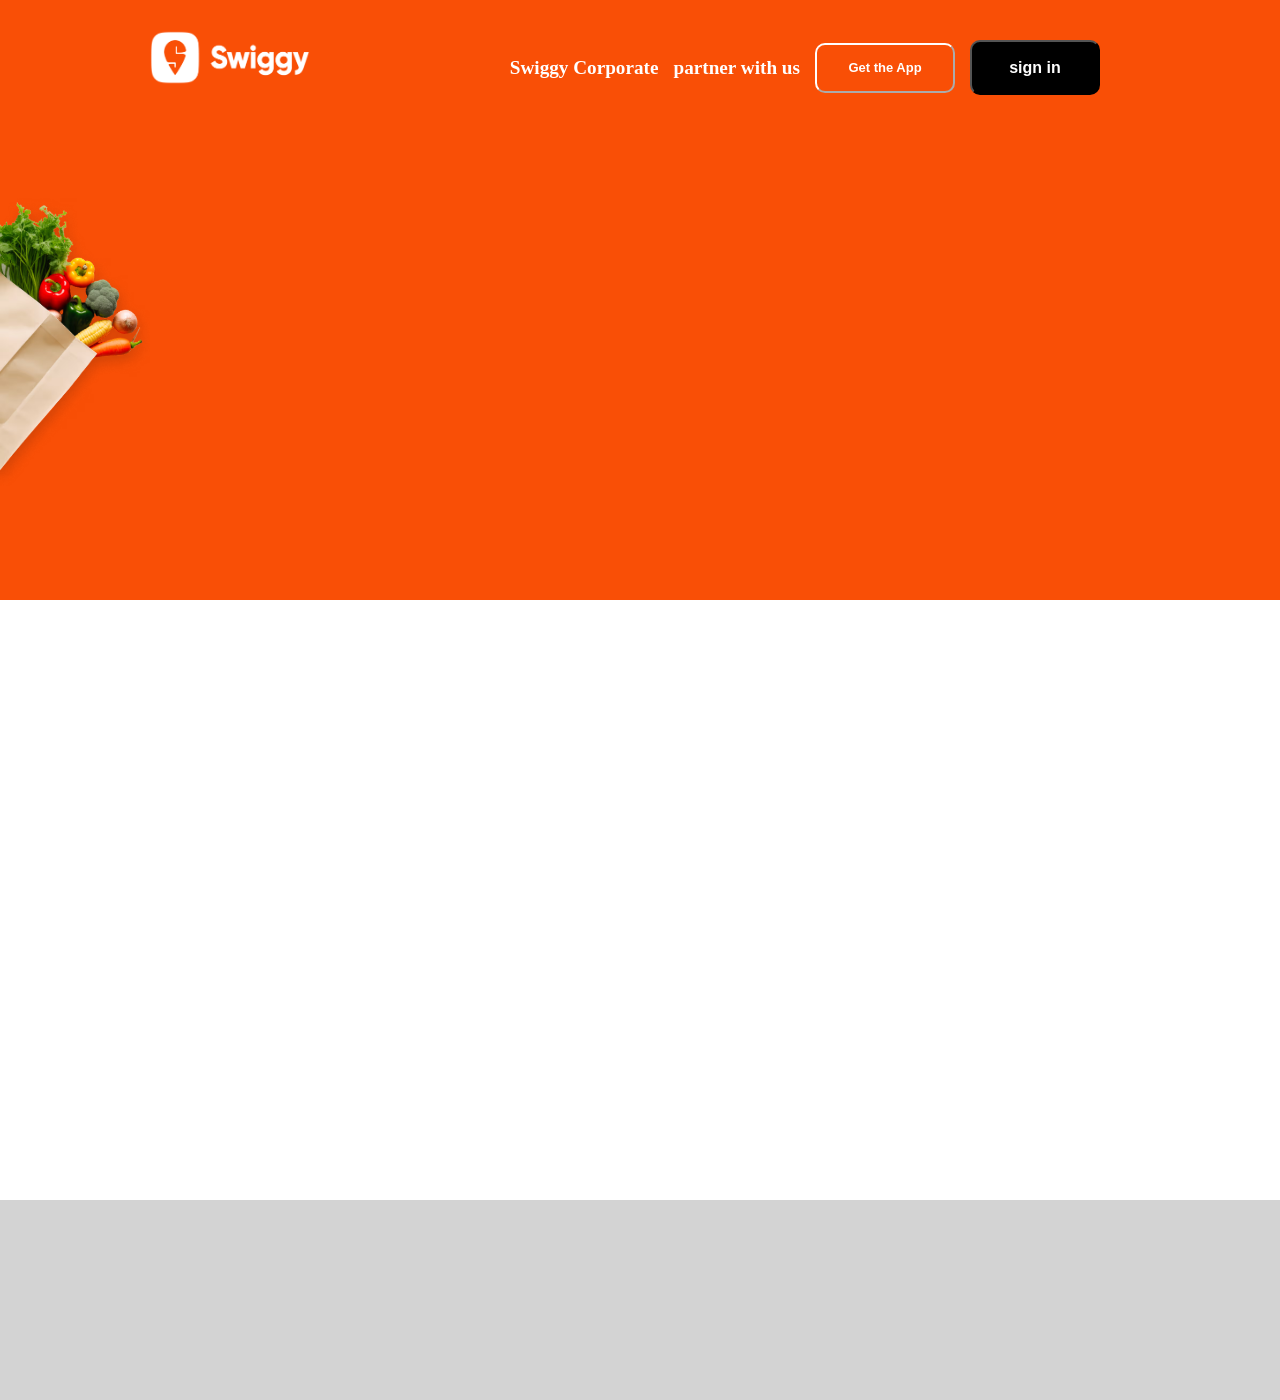
==== index.html @ a1546882 "working on header" ====
<!DOCTYPE html>
<html lang="en">
<head>
    <meta charset="UTF-8">
    <meta name="viewport" content="width=device-width, initial-scale=1.0">
    <title>Swiggy</title>
    <link rel="stylesheet" href="./index.css">
</head>
<body>
    <div id="header">
        <div><a href="https://www.swiggy.com/"><img id="logo" src="./images/swiggy_logo_white.avif" alt="Swiggy" ></a>
        <span id="container"> 
            <span >Swiggy Corporate</span>
            <span >partner with us</span>
            <span ><button id="App">Get the App</button></span>
            <span ><button id="Sign">sign in</button></span>
        </span>
        </div>
        <img  id="veggies" src="./images/Veggies_new.avif" alt="veggies image">
        <!-- <h1>Order food & groceries. Discover <br> best restaurant.Swiggy it!</h1>
        <br><br>
        <br><br>
        <br><br>
        <input type="text" placeholder="Enter your delivery location">
        <input type="text" placeholder="Search for restaurent,item or more">
        <img id="sushi" src="./images/Sushi_replace.avif" alt="sushi image"> -->
    </div>

    <div id="menu"> 

    </div>


    <div id="footer">
    
    </div>
</body>
</html>
---- index.css ----
/* SWIGGY */

*{
    margin: 0%;
    padding: 0%;
    border: 0%;
}
#header{
    background-color: hsl(18, 95%, 50%);
    height: 600px;
    width: 100%;
}

#logo{
    height: 55px;
    width: 160px;
    margin-top: 30PX;
    margin-left: 150PX;
}

#container{
    margin-top: 40px;
    margin-right: 180px;
    font-size: larger;
    font-weight: bold;
    float: right;
    color: white;
    display: flex;
    align-items: center;
    gap: 15px;
}

#Sign{
    color: white;
    background-color: black;
    font-weight: bolder;
    font-size: medium;
    height: 55px;
    width: 130px;
    border-radius: 10px;
}
#App{
    color: white;
    background-color: transparent;
    font-weight: bolder;
    font-size: small;    
    border-color: white;
    border-collapse: collapse;
    height: 50px;
    width: 140px;
    border-radius: 10px;
}

#veggies{
    width: 150px;
    margin-top: 100px;
    margin-left: 0px;
    float: left;
}

#sushi{
    height: 500px;
    width: 200px;
    float: right;
}

h1{
    float: left;
}

#menu{
    background-color: white;
    height: 600px;
}
#footer{
    background-color: lightgray;
    height: 200px;
    width: 100%;
}
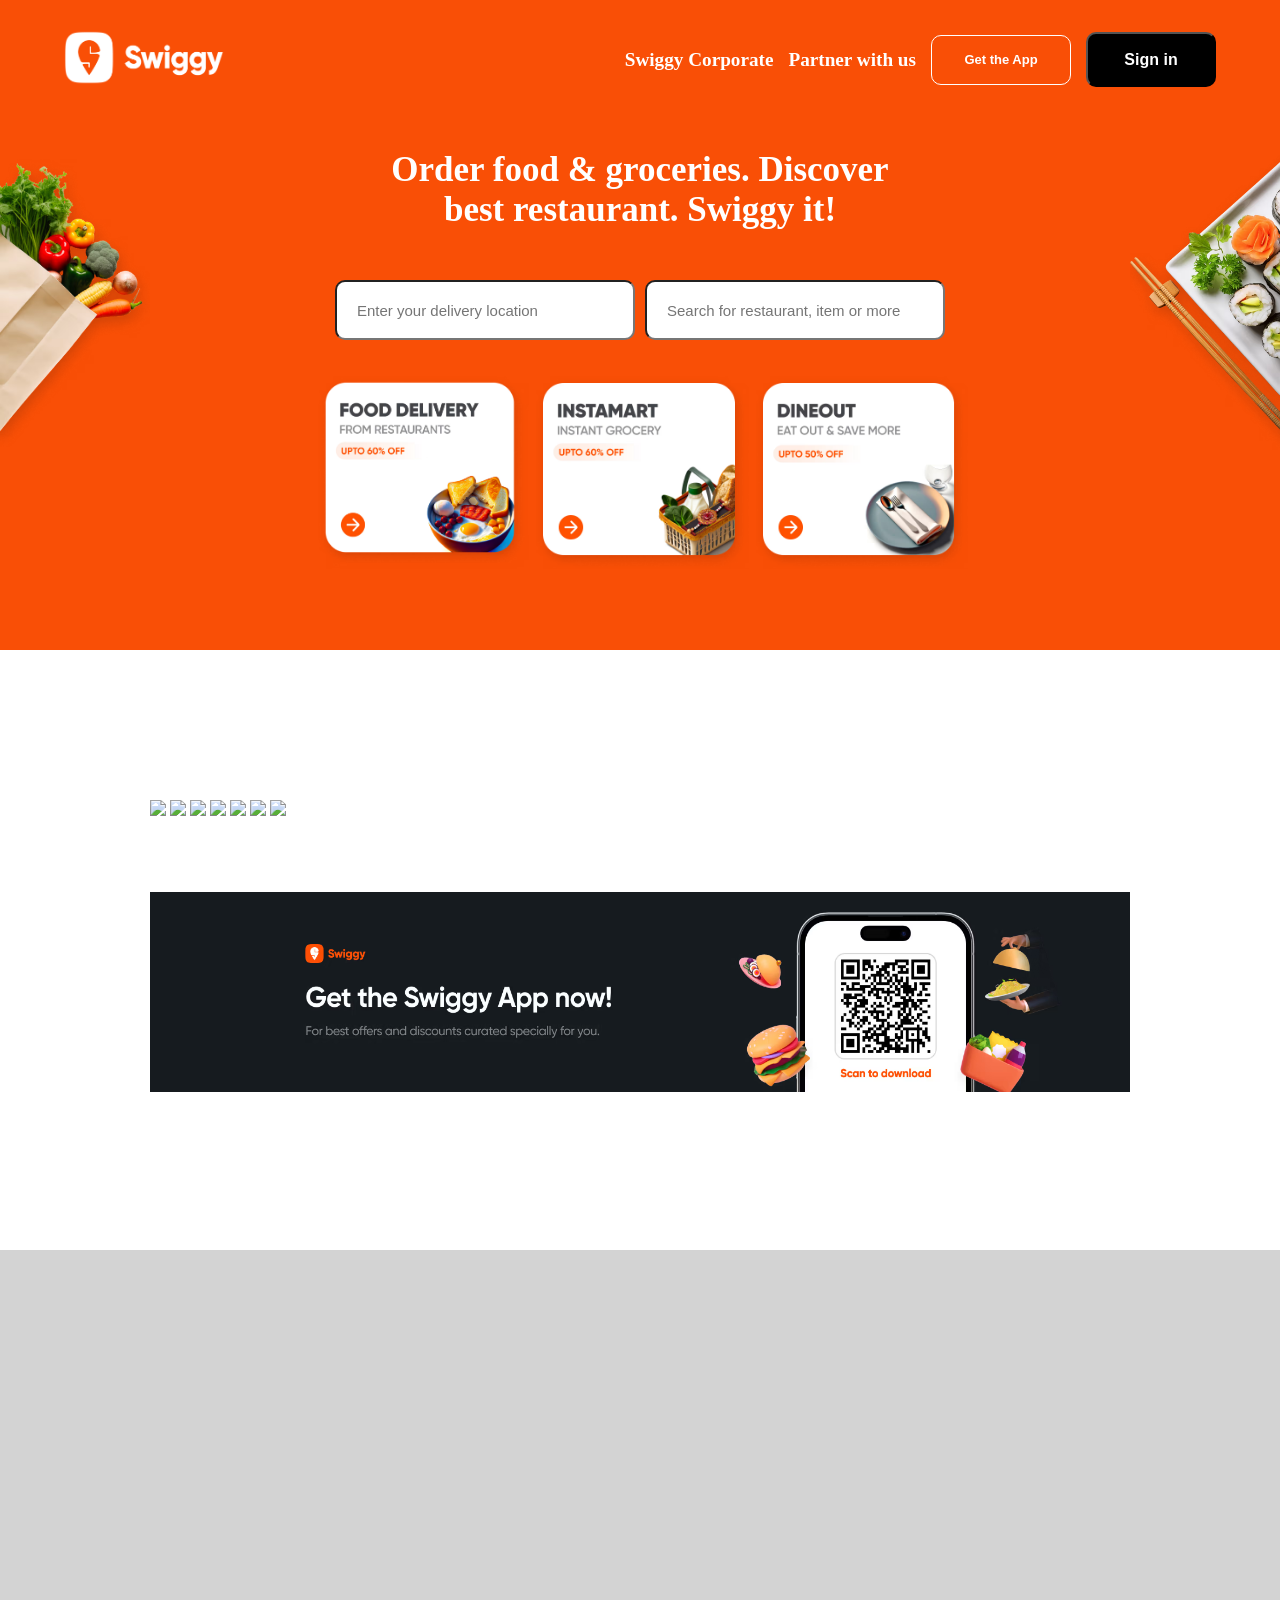
==== commit 803721b2: "responsive css" ====
--- a/index.html
+++ b/index.html
@@ -8,31 +8,90 @@
 </head>
 <body>
     <div id="header">
-        <div><a href="https://www.swiggy.com/"><img id="logo" src="./images/swiggy_logo_white.avif" alt="Swiggy" ></a>
-        <span id="container"> 
-            <span >Swiggy Corporate</span>
-            <span >partner with us</span>
-            <span ><button id="App">Get the App</button></span>
-            <span ><button id="Sign">sign in</button></span>
-        </span>
+      
+        <!-- TOP NAVIGATION -->
+        <div id="header-top">
+            <a href="https://www.swiggy.com/">
+                <img id="logo"
+                     src="./images/swiggy_logo_white.avif"
+                     alt="Swiggy">
+            </a>
+            
+            <!-- NAVIGATION LIST -->
+            <div id="container">
+                <div>Swiggy Corporate</div>
+                <div>Partner with us</div>
+                <button id="App">Get the App</button>
+                <button id="Sign">Sign in</button>
+            </div>
         </div>
-        <img  id="veggies" src="./images/Veggies_new.avif" alt="veggies image">
-        <!-- <h1>Order food & groceries. Discover <br> best restaurant.Swiggy it!</h1>
+
+        <!-- LEFT IMAGE -->
+        <img id="veggies"
+             src="./images/Veggies_new.avif"
+             alt="veggies image">
+
+        <!-- MAIN HEADING -->
+        <h1>
+            Order food & groceries. Discover <br>
+            best restaurant. Swiggy it!
+        </h1>
+
+        <!-- RIGHT IMAGE -->
+        <img id="sushi"
+             src="./images/Sushi_replace.avif"
+             alt="sushi image">
+
+        <!-- SEARCH BOXES -->
+        <div id="search-box">
+            <input type="text"
+                   placeholder="Enter your delivery location">
+            <input type="text"
+                   placeholder="Search for restaurant, item or more">
+        </div>
+
+        <!-- HEADER BOTTOM 3 IMAGES -->
+        <div id="images3">
+            <!--  FOOD DELIVERY-->
+            <a href="https://www.swiggy.com/restaurants" target="_blank">
+                <img src="./images/ec86a309-9b06-48e2-9adc-35753f06bc0a_Food3BU.avif" alt="FOOD DELIVERY" height="200px">
+            </a>
+            <!--   INSTAMART -->
+            <a href="https://www.swiggy.com/instamart?entryId=1234&entryName=mainTileEntry4&v=1" target="_blank">
+                <img src="./images/b5c57bbf-df54-4dad-95d1-62e3a7a8424d_IM3BU.avif" alt="INSTAMART" height="200px">
+            </a>
+            <!--  DINEOUT -->
+            <a href="https://www.swiggy.com/dineout" target="_blank">
+                <img src="./images/b6d9b7ab-91c7-4f72-9bf2-fcd4ceec3537_DO3BU.avif" alt="DINEOUT" height="200px">
+            </a>
+        </div>
+    </div>
+
+        <!-- MIDDLE BLOCK -->
+    <div id="menu">
+        <!-- MENT ITEMS -->
+        <div>
+            <img class="sc-bYEtBu iluNTW sc-hgAtgP fuTbFd" src="https://media-assets.swiggy.com/swiggy/image/upload/fl_lossy,f_auto,q_auto/PC_Mweb/Idli.png" width="100px">
+
+            <img class="sc-bYEtBu iluNTW sc-hgAtgP fuTbFd" src="https://media-assets.swiggy.com/swiggy/image/upload/fl_lossy,f_auto,q_auto/PC_Mweb/Idli.png" width="100px">
+
+            <img class="sc-bYEtBu iluNTW sc-hgAtgP fuTbFd" src="https://media-assets.swiggy.com/swiggy/image/upload/fl_lossy,f_auto,q_auto/PC_Mweb/Vada.png" width="100px">
+
+            <img class="sc-bYEtBu iluNTW sc-hgAtgP fuTbFd" src="https://media-assets.swiggy.com/swiggy/image/upload/fl_lossy,f_auto,q_auto/PC_Mweb/Biryani.png" width="100px">
+
+            <img class="sc-bYEtBu iluNTW sc-hgAtgP fuTbFd" src="https://media-assets.swiggy.com/swiggy/image/upload/fl_lossy,f_auto,q_auto/PC_Mweb/Cake.png" width="100px">
+            
+            <img class="sc-bYEtBu iluNTW sc-hgAtgP fuTbFd" src="https://media-assets.swiggy.com/swiggy/image/upload/fl_lossy,f_auto,q_auto/PC_Mweb/Khichdi.png" width="100px">
+
+            <img class="sc-bYEtBu iluNTW sc-hgAtgP fuTbFd" src="https://media-assets.swiggy.com/swiggy/image/upload/fl_lossy,f_auto,q_auto/PC_Mweb/Upma.png" width="100px">
+
+
+            
+        </div>
         <br><br>
         <br><br>
-        <br><br>
-        <input type="text" placeholder="Enter your delivery location">
-        <input type="text" placeholder="Search for restaurent,item or more">
-        <img id="sushi" src="./images/Sushi_replace.avif" alt="sushi image"> -->
+        <img src="./images/App_download_banner.avif" alt="App_download_banner" height="200px" width="100%">       
     </div>
-
-    <div id="menu"> 
-
-    </div>
-
-
     <div id="footer">
-    
     </div>
 </body>
-</html>
--- a/index.css
+++ b/index.css
@@ -1,36 +1,73 @@
+/* https://chatgpt.com/share/6aa90134-b34c-83ea-87c9-88370b1a2336 */
 /* SWIGGY */
 
-*{
-    margin: 0%;
-    padding: 0%;
-    border: 0%;
-}
-#header{
-    background-color: hsl(18, 95%, 50%);
-    height: 600px;
-    width: 100%;
+* {
+    margin: 0;
+    padding: 0;
+    box-sizing: border-box;
 }
 
-#logo{
+/* ================= HEADER ================= */
+
+#header {
+    background-color: hsl(18, 95%, 50%);
+    width: 100%;
+    height: 650px;
+    position: relative; 
+    overflow: hidden;
+}
+
+
+/* ================= TOP SECTION ================= */
+
+#header-top {
+    width: 90%;
+    max-width: 1200px;
+
+    margin: 30px auto 0;
+
+    display: flex;
+    align-items: center;
+    justify-content: space-between;
+}
+
+
+/* ================= LOGO ================= */
+
+#logo {
     height: 55px;
     width: 160px;
-    margin-top: 30PX;
-    margin-left: 150PX;
 }
 
-#container{
-    margin-top: 40px;
-    margin-right: 180px;
+
+/* ================= NAVIGATION ================= */
+#container {
+    display: flex;
+    align-items:center;
+    gap: 15px;
+    color: white;
     font-size: larger;
     font-weight: bold;
-    float: right;
-    color: white;
-    display: flex;
-    align-items: center;
-    gap: 15px;
 }
 
-#Sign{
+/* ================= APP BUTTON ================= */
+#App {
+    color: white;
+    background-color: transparent;
+
+    font-weight: bolder;
+    font-size: small;
+
+    border: 1px solid white;
+
+    height: 50px;
+    width: 140px;
+
+    border-radius: 10px;
+}
+
+/* ================= SIGN IN ================= */
+#Sign {
     color: white;
     background-color: black;
     font-weight: bolder;
@@ -39,41 +76,71 @@
     width: 130px;
     border-radius: 10px;
 }
-#App{
-    color: white;
-    background-color: transparent;
-    font-weight: bolder;
-    font-size: small;    
-    border-color: white;
-    border-collapse: collapse;
-    height: 50px;
-    width: 140px;
-    border-radius: 10px;
+/* ================= VEGGIES ================= */
+
+#veggies {
+    position: absolute;
+    width: 150px;
+    left: 0;
+    top: 150px;
 }
 
-#veggies{
+/* ================= SUSHI ================= */
+#sushi {
+    position: absolute;
     width: 150px;
-    margin-top: 100px;
-    margin-left: 0px;
-    float: left;
+    right: 0;
+    top: 150px;
 }
 
-#sushi{
-    height: 500px;
-    width: 200px;
-    float: right;
+/* ================= HEADING ================= */
+h1 {
+    color: white;
+    text-align: center;
+    position: absolute;
+    top: 150px;
+    left: 50%;
+    transform: translateX(-50%);
+    width: 700px;
+    font-size: 35px;
 }
 
-h1{
-    float: left;
+/* ================= SEARCH BOXES ================= */
+#search-box {
+    position: absolute;
+    top: 280px;
+    left: 50%;
+    transform: translateX(-50%);
+    display: flex;
+    gap: 10px;
 }
 
-#menu{
+/* INPUT */
+#search-box input {
+    height: 60px;
+    width: 300px;
+    border-radius: 10px;
+    padding: 0 20px;
+    font-size: 15px;
+}
+
+/* ================ FOOD DELIVERY/INSTAMART/DINEOUT =================== */
+#images3{
+    padding-top: 280px;
+    display: flex;
+    justify-content: center;
+}
+
+/* ================= MENU ================= */
+#menu {
     background-color: white;
+    min-height: 600px;
+    padding: 150px;
+}
+
+/* ================= FOOTER ================= */
+#footer {
+    background-color: lightgray;
     height: 600px;
+    width: 100%;
 }
-#footer{
-    background-color: lightgray;
-    height: 200px;
-    width: 100%;
-}
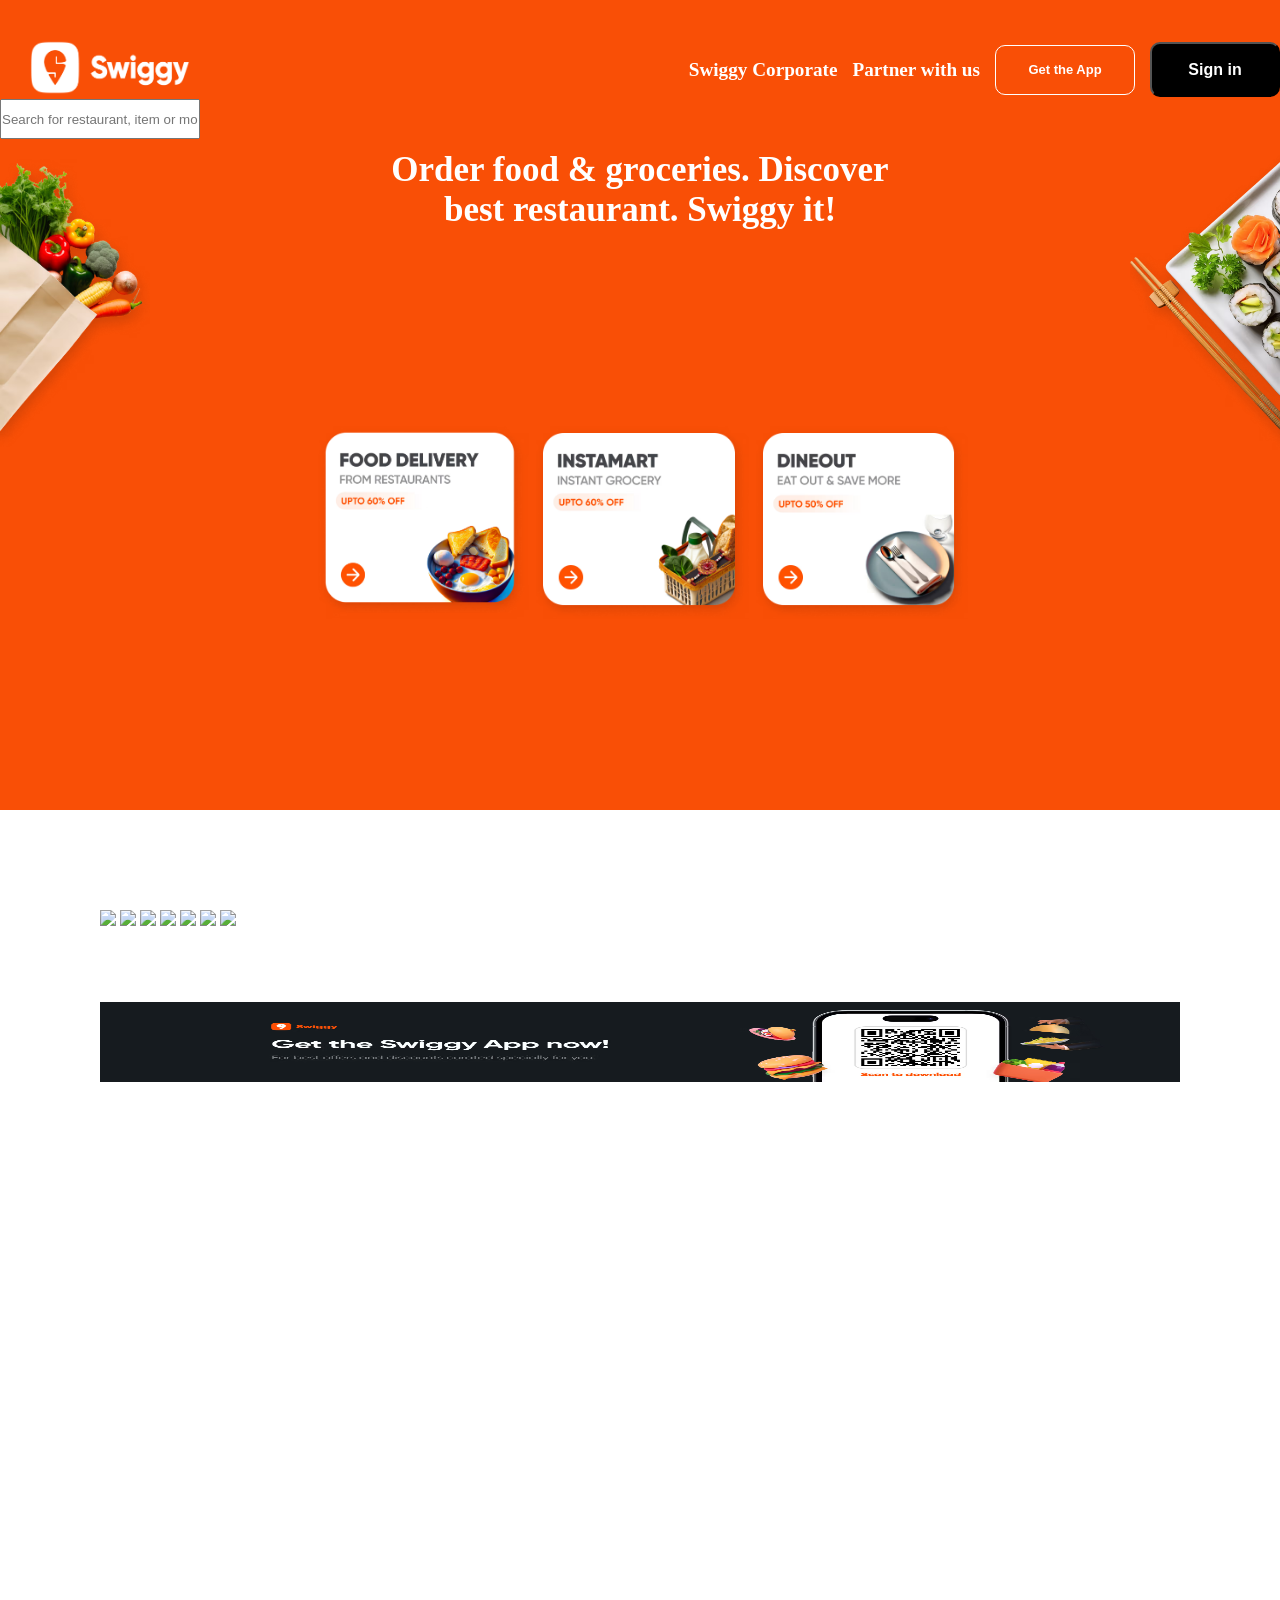
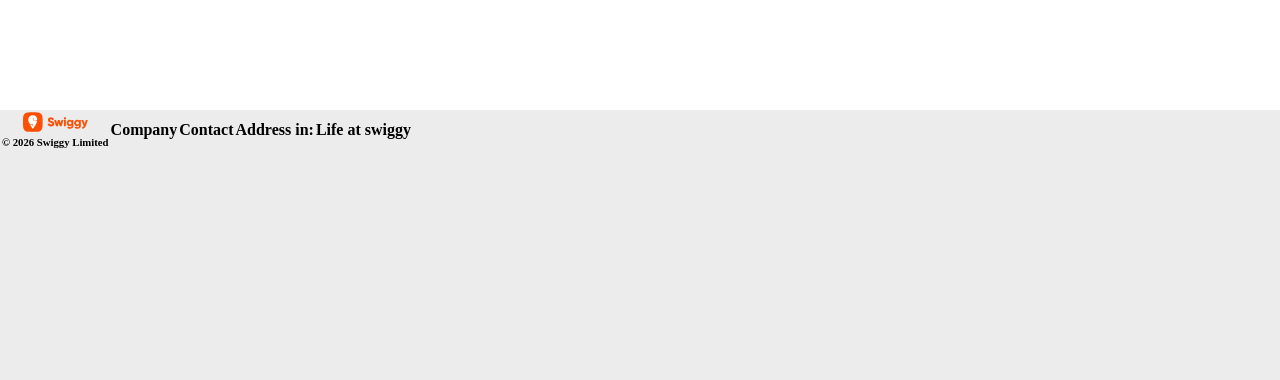
==== commit 5b048587: "added some features" ====
--- a/index.html
+++ b/index.html
@@ -9,7 +9,7 @@
 <body>
     <div id="header">
       
-        <!-- TOP NAVIGATION -->
+        <!--TOP NAVIGATION -->
         <div id="header-top">
             <a href="https://www.swiggy.com/">
                 <img id="logo"
@@ -17,16 +17,18 @@
                      alt="Swiggy">
             </a>
             
-            <!-- NAVIGATION LIST -->
+            <!-- NAVIGATION LIST-->
+
             <div id="container">
-                <div>Swiggy Corporate</div>
-                <div>Partner with us</div>
-                <button id="App">Get the App</button>
-                <button id="Sign">Sign in</button>
+                <span>Swiggy Corporate</span>
+                <span>Partner with us</span>
+                <span><button id="App">Get the App</button></span>
+                <span><button id="Sign">Sign in</button></span>
             </div>
         </div>
 
         <!-- LEFT IMAGE -->
+         
         <img id="veggies"
              src="./images/Veggies_new.avif"
              alt="veggies image">
@@ -43,15 +45,17 @@
              alt="sushi image">
 
         <!-- SEARCH BOXES -->
-        <div id="search-box">
-            <input type="text"
+        <div id="search-box>
+            <input id="search-box" type="text"
                    placeholder="Enter your delivery location">
-            <input type="text"
-                   placeholder="Search for restaurant, item or more">
+            <input id="search-box" type="text" placeholder="Search for restaurant, item or more">
         </div>
 
         <!-- HEADER BOTTOM 3 IMAGES -->
+       
         <div id="images3">
+
+
             <!--  FOOD DELIVERY-->
             <a href="https://www.swiggy.com/restaurants" target="_blank">
                 <img src="./images/ec86a309-9b06-48e2-9adc-35753f06bc0a_Food3BU.avif" alt="FOOD DELIVERY" height="200px">
@@ -85,13 +89,28 @@
 
             <img class="sc-bYEtBu iluNTW sc-hgAtgP fuTbFd" src="https://media-assets.swiggy.com/swiggy/image/upload/fl_lossy,f_auto,q_auto/PC_Mweb/Upma.png" width="100px">
 
-
-            
         </div>
         <br><br>
         <br><br>
-        <img src="./images/App_download_banner.avif" alt="App_download_banner" height="200px" width="100%">       
+
+        <img src="./images/App_download_banner.avif" alt="App_download_banner" height="80px" width="100%">       
     </div>
+    <!-- ============================== FOOTER BLOCK ======================= -->
     <div id="footer">
+
+        <div id="table">
+            <table style="row-gap: 90px;column-gap: 20px;">
+                <th>
+                <img id="footerlogo" src="./images/footer logo.svg" alt="logo" height="20px ">
+                <h6>© 2026 Swiggy Limited</h6></th>
+                <th>Company</th>
+                <th>Contact</th>
+                <th>Address in:</th>
+                <th>Life at swiggy</th>
+                </th>
+            </table>
+        </div>
+
+
     </div>
 </body>
--- a/index.css
+++ b/index.css
@@ -11,8 +11,8 @@
 
 #header {
     background-color: hsl(18, 95%, 50%);
-    width: 100%;
-    height: 650px;
+    width: 100vw;
+    height: 90vh;
     position: relative; 
     overflow: hidden;
 }
@@ -21,11 +21,7 @@
 /* ================= TOP SECTION ================= */
 
 #header-top {
-    width: 90%;
-    max-width: 1200px;
-
-    margin: 30px auto 0;
-
+    margin-top: 40px;
     display: flex;
     align-items: center;
     justify-content: space-between;
@@ -37,6 +33,7 @@
 #logo {
     height: 55px;
     width: 160px;
+    margin-left: 30px;
 }
 
 
@@ -50,19 +47,16 @@
     font-weight: bold;
 }
 
+
 /* ================= APP BUTTON ================= */
 #App {
     color: white;
     background-color: transparent;
-
     font-weight: bolder;
     font-size: small;
-
     border: 1px solid white;
-
     height: 50px;
     width: 140px;
-
     border-radius: 10px;
 }
 
@@ -76,6 +70,8 @@
     width: 130px;
     border-radius: 10px;
 }
+
+
 /* ================= VEGGIES ================= */
 
 #veggies {
@@ -93,6 +89,7 @@
     top: 150px;
 }
 
+
 /* ================= HEADING ================= */
 h1 {
     color: white;
@@ -106,23 +103,14 @@
 }
 
 /* ================= SEARCH BOXES ================= */
-#search-box {
-    position: absolute;
-    top: 280px;
-    left: 50%;
-    transform: translateX(-50%);
-    display: flex;
-    gap: 10px;
+
+#search-box{
+      display: flex;
+      height: 40px;
+      width: 200px;
+      gap: 10px;
 }
 
-/* INPUT */
-#search-box input {
-    height: 60px;
-    width: 300px;
-    border-radius: 10px;
-    padding: 0 20px;
-    font-size: 15px;
-}
 
 /* ================ FOOD DELIVERY/INSTAMART/DINEOUT =================== */
 #images3{
@@ -131,16 +119,40 @@
     justify-content: center;
 }
 
+
+
+
+
+
+
+
+
+
 /* ================= MENU ================= */
 #menu {
     background-color: white;
-    min-height: 600px;
-    padding: 150px;
+    width: 100vw;
+    height: 100vh;
+    padding: 100px;
 }
 
 /* ================= FOOTER ================= */
 #footer {
-    background-color: lightgray;
-    height: 600px;
-    width: 100%;
+    background-color: rgb(236, 236, 236);
+    height: 30vh;
+    width: 100vw;
+} 
+
+#footerlogo {
+    /* margin: 20px 0px 0px 50px; */
 }
+
+h6 {
+    /* float: left; */
+    /* color: rgb(99, 98, 98);    */
+    /* margin: 0px 0px 0px 50px ; */
+}
+
+table{
+    gap: 20px;
+}
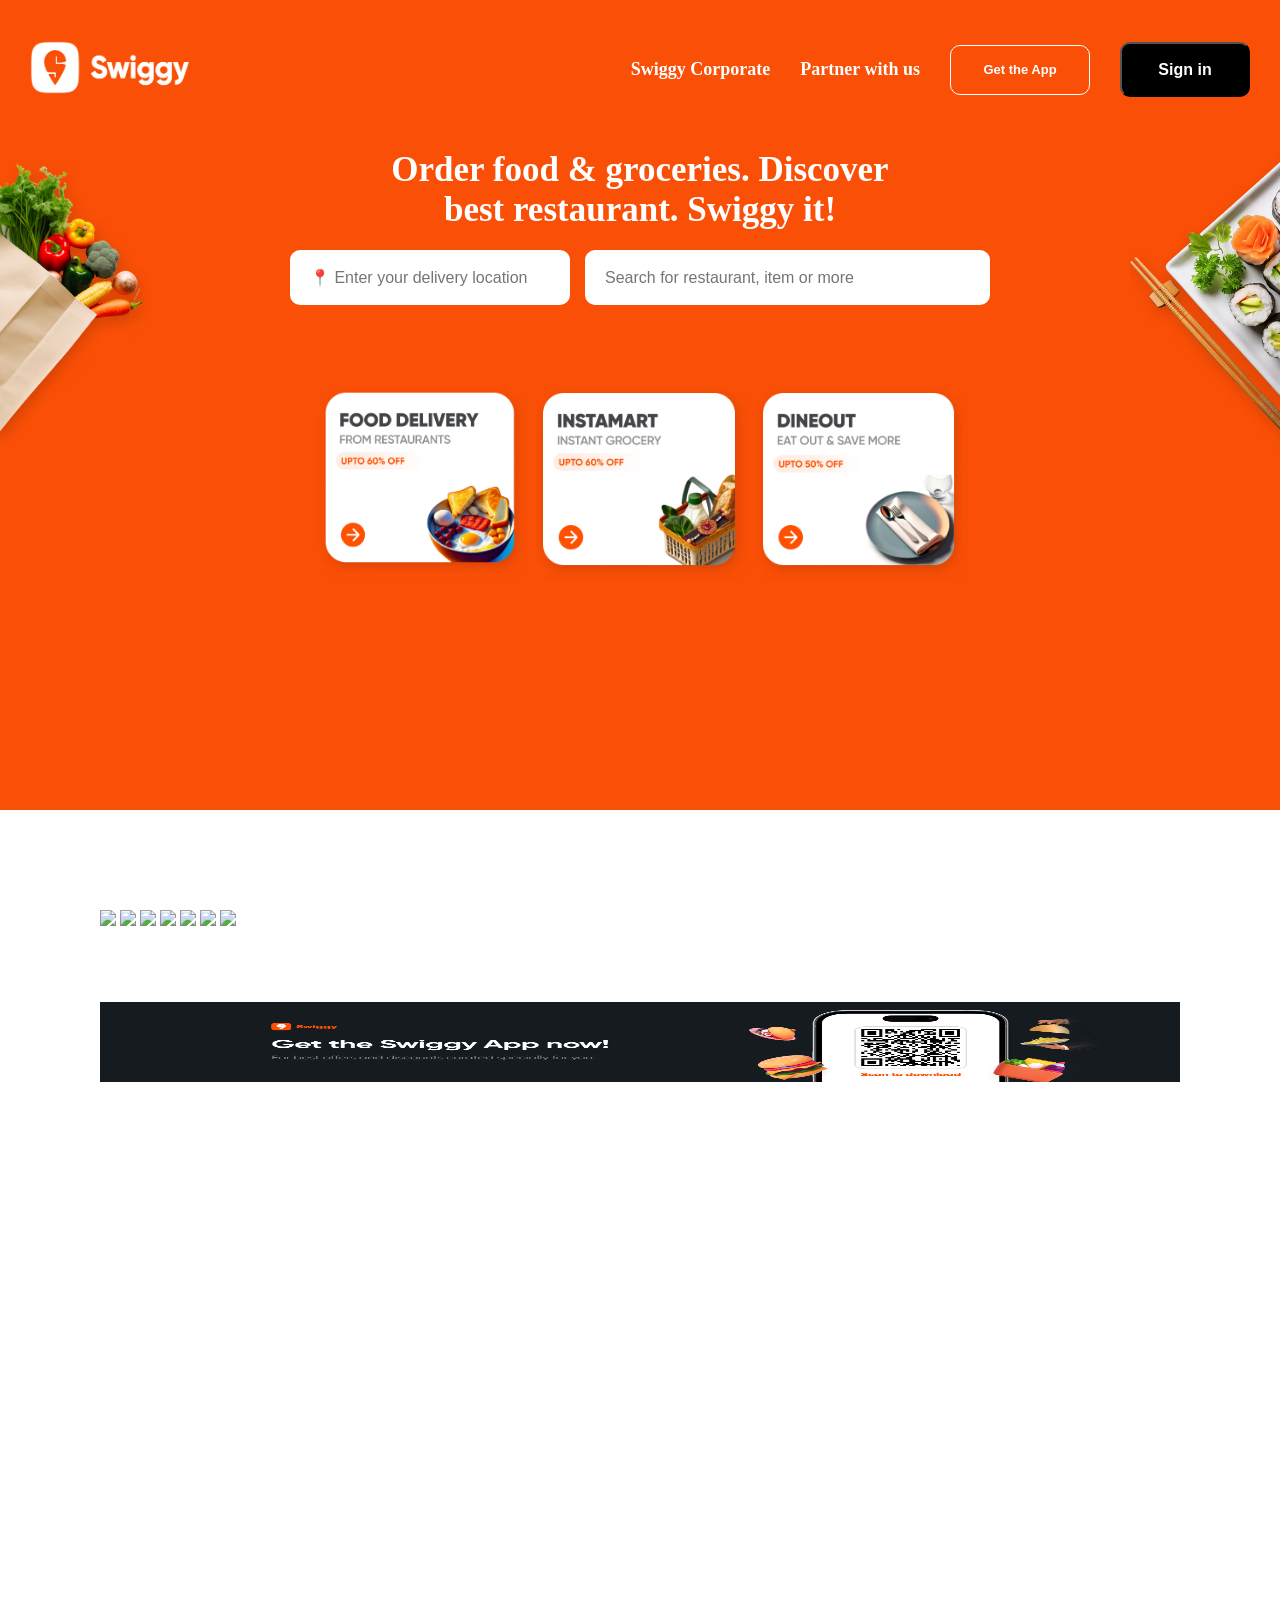
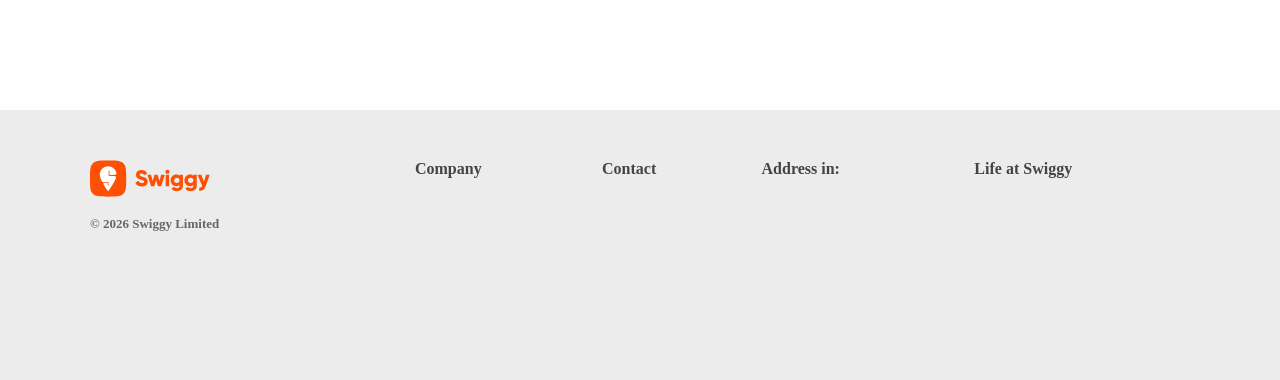
==== commit 41c2c558: "Swiggy new update" ====
--- a/index.html
+++ b/index.html
@@ -16,7 +16,6 @@
                      src="./images/swiggy_logo_white.avif"
                      alt="Swiggy">
             </a>
-            
             <!-- NAVIGATION LIST-->
 
             <div id="container">
@@ -45,10 +44,14 @@
              alt="sushi image">
 
         <!-- SEARCH BOXES -->
-        <div id="search-box>
-            <input id="search-box" type="text"
-                   placeholder="Enter your delivery location">
-            <input id="search-box" type="text" placeholder="Search for restaurant, item or more">
+        <div id="search-container">
+            <input id="location-input"
+                type="text"
+                placeholder="📍 Enter your delivery location">
+
+            <input id="search-input"
+                type="text"
+                placeholder="Search for restaurant, item or more">
         </div>
 
         <!-- HEADER BOTTOM 3 IMAGES -->
@@ -97,19 +100,22 @@
     </div>
     <!-- ============================== FOOTER BLOCK ======================= -->
     <div id="footer">
+    <table>
+        <tr>
+            <th>
+                <img id="footerlogo"
+                     src="./images/footer logo.svg"
+                     alt="Swiggy">
+                <h6>© 2026 Swiggy Limited</h6>
+            </th>
 
-        <div id="table">
-            <table style="row-gap: 90px;column-gap: 20px;">
-                <th>
-                <img id="footerlogo" src="./images/footer logo.svg" alt="logo" height="20px ">
-                <h6>© 2026 Swiggy Limited</h6></th>
-                <th>Company</th>
-                <th>Contact</th>
-                <th>Address in:</th>
-                <th>Life at swiggy</th>
-                </th>
-            </table>
-        </div>
+            <th>Company</th>
+            <th>Contact</th>
+            <th>Address in:</th>
+            <th>Life at Swiggy</th>
+        </tr>
+    </table>
+    </div>
 
 
     </div>
--- a/index.css
+++ b/index.css
@@ -1,4 +1,4 @@
-/* https://chatgpt.com/share/6aa90134-b34c-83ea-87c9-88370b1a2336 */
+
 /* SWIGGY */
 
 * {
@@ -21,7 +21,7 @@
 /* ================= TOP SECTION ================= */
 
 #header-top {
-    margin-top: 40px;
+    padding-top:40px;
     display: flex;
     align-items: center;
     justify-content: space-between;
@@ -40,10 +40,11 @@
 /* ================= NAVIGATION ================= */
 #container {
     display: flex;
-    align-items:center;
-    gap: 15px;
+    align-items: center;
+    gap: 30px;
+    margin-right: 30px;
     color: white;
-    font-size: larger;
+    font-size: 18px;
     font-weight: bold;
 }
 
@@ -104,11 +105,33 @@
 
 /* ================= SEARCH BOXES ================= */
 
-#search-box{
-      display: flex;
-      height: 40px;
-      width: 200px;
-      gap: 10px;
+#search-container {
+    position: absolute;
+    top: 250px;
+    left: 50%;
+    transform: translateX(-50%);
+    
+    display: flex;
+    gap: 15px;
+    width: 700px;
+}
+
+#location-input,
+#search-input {
+    height: 55px;
+    border: none;
+    border-radius: 10px;
+    padding: 0 20px;
+    font-size: 16px;
+    outline: none;
+}
+
+#location-input {
+    width: 280px;
+}
+
+#search-input {
+    width: 405px;
 }
 
 
@@ -139,20 +162,29 @@
 /* ================= FOOTER ================= */
 #footer {
     background-color: rgb(236, 236, 236);
-    height: 30vh;
-    width: 100vw;
-} 
+    min-height: 30vh;
+    width: 100%;
+    padding: 50px;
+}
+
+#footer table {
+    width: 100%;
+    border-spacing: 40px 0;
+}
+
+#footer th {
+    text-align: left;
+    vertical-align: top;
+    color: #444;
+}
 
 #footerlogo {
-    /* margin: 20px 0px 0px 50px; */
+    width: 120px;
+    height: auto;
+    margin-bottom: 15px;
 }
 
-h6 {
-    /* float: left; */
-    /* color: rgb(99, 98, 98);    */
-    /* margin: 0px 0px 0px 50px ; */
-}
-
-table{
-    gap: 20px;
+#footer h6 {
+    color: #666;
+    font-size: 13px;
 }
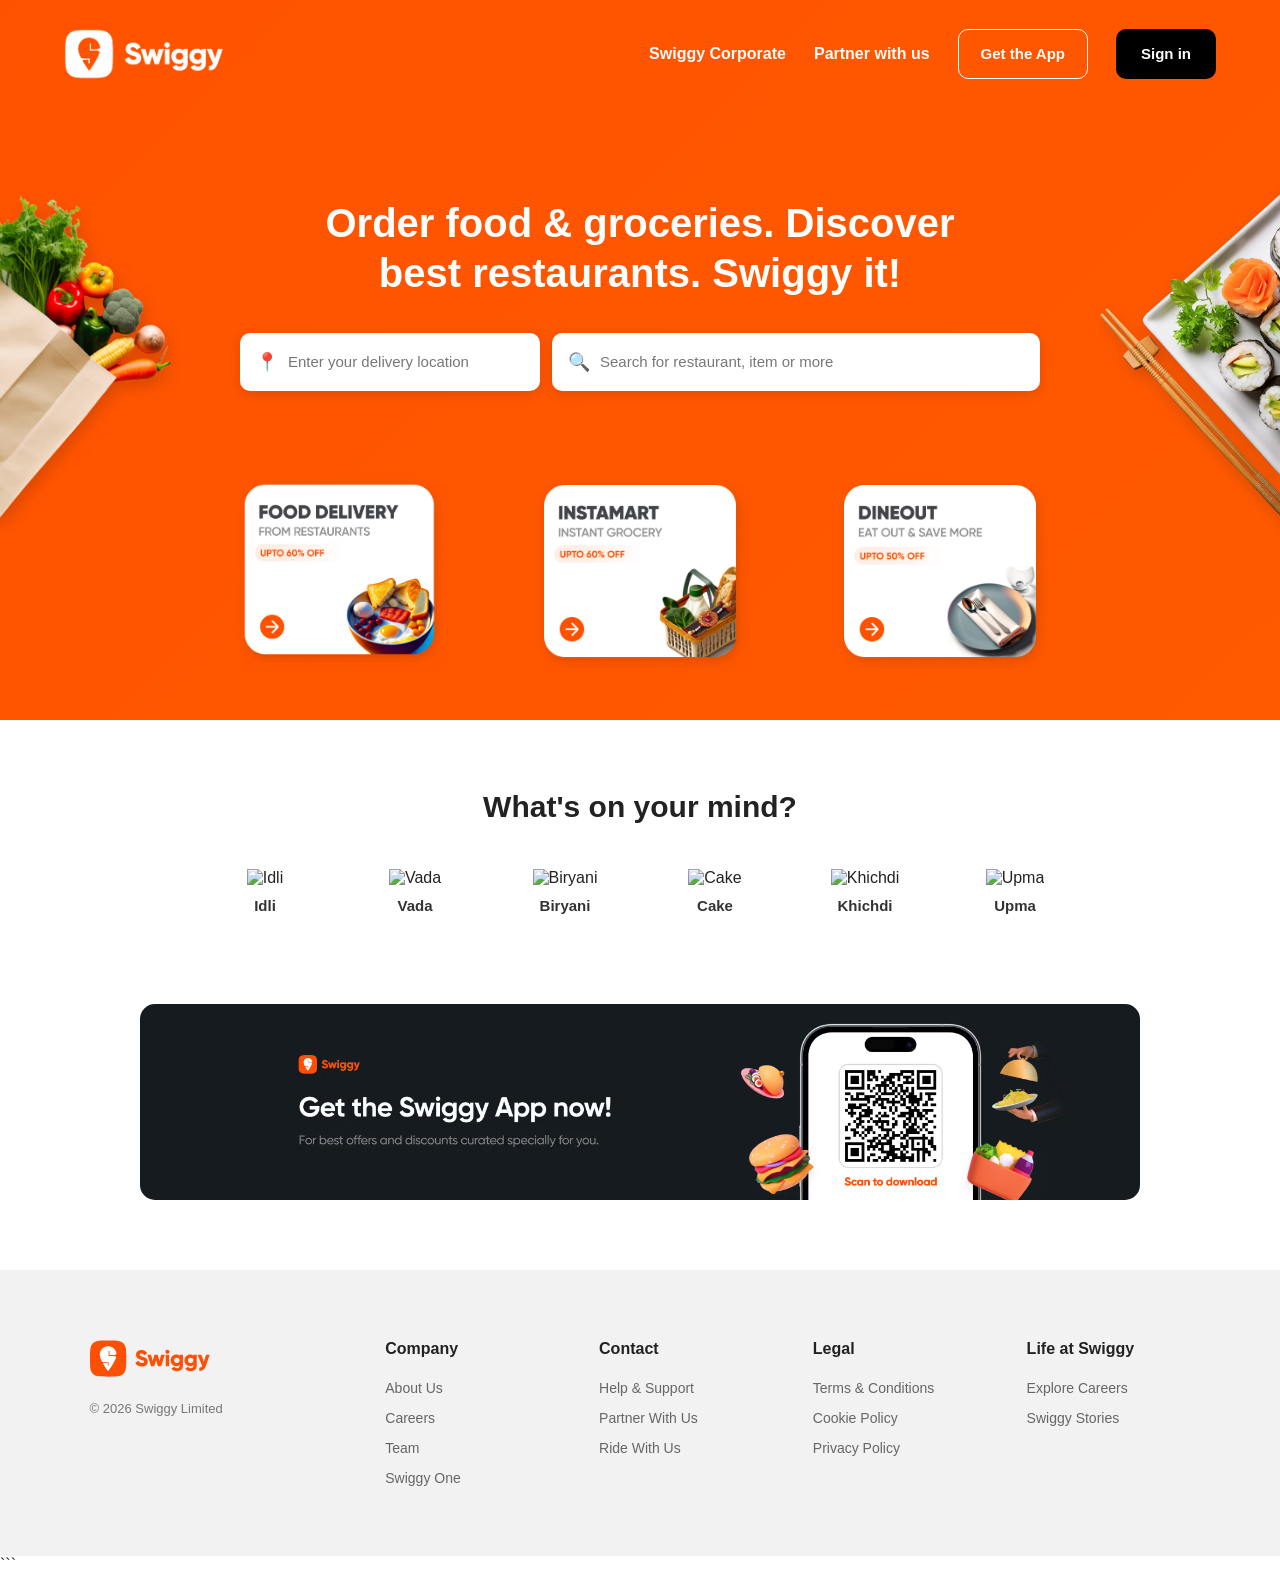
==== commit b4f1d94e: "changes made using AI" ====
--- a/index.html
+++ b/index.html
@@ -1,4 +1,264 @@
 <!DOCTYPE html>
+
+<html lang="en">
+<head>
+    <meta charset="UTF-8">
+    <meta name="viewport" content="width=device-width, initial-scale=1.0">
+    <title>Swiggy Clone</title>
+    <link rel="stylesheet" href="./index.css">
+</head>
+
+<body>
+<!-- ================= HEADER ================= -->
+<header id="header">
+
+    <!-- TOP NAVIGATION -->
+    <nav id="header-top">
+
+        <a href="https://www.swiggy.com/" class="logo-link">
+            <img
+                id="logo"
+                src="./images/swiggy_logo_white.avif"
+                alt="Swiggy"
+            >
+        </a>
+
+        <div id="nav-container">
+            <span>Swiggy Corporate</span>
+            <span>Partner with us</span>
+
+            <button id="app-button">
+                Get the App
+            </button>
+
+            <button id="sign-button">
+                Sign in
+            </button>
+        </div>
+
+    </nav>
+
+
+    <!-- DECORATIVE LEFT IMAGE -->
+    <img
+        id="veggies"
+        src="./images/Veggies_new.avif"
+        alt="Vegetables"
+    >
+
+
+    <!-- MAIN HERO CONTENT -->
+    <section id="hero-content">
+
+        <h1>
+            Order food & groceries. Discover
+            <br>
+            best restaurants. Swiggy it!
+        </h1>
+
+        <!-- SEARCH -->
+        <div id="search-container">
+
+            <div class="search-box">
+                <span class="search-icon">📍</span>
+                <input
+                    type="text"
+                    placeholder="Enter your delivery location"
+                >
+            </div>
+
+            <div class="search-box">
+                <span class="search-icon">🔍</span>
+                <input
+                    type="text"
+                    placeholder="Search for restaurant, item or more"
+                >
+            </div>
+
+        </div>
+
+    </section>
+
+
+    <!-- DECORATIVE RIGHT IMAGE -->
+    <img
+        id="sushi"
+        src="./images/Sushi_replace.avif"
+        alt="Sushi"
+    >
+
+
+    <!-- MAIN SERVICE CARDS -->
+    <div id="service-cards">
+
+        <a
+            href="https://www.swiggy.com/restaurants"
+            target="_blank"
+            class="service-card"
+        >
+            <img
+                src="./images/ec86a309-9b06-48e2-9adc-35753f06bc0a_Food3BU.avif"
+                alt="Food Delivery"
+            >
+        </a>
+
+        <a
+            href="https://www.swiggy.com/instamart"
+            target="_blank"
+            class="service-card"
+        >
+            <img
+                src="./images/b5c57bbf-df54-4dad-95d1-62e3a7a8424d_IM3BU.avif"
+                alt="Instamart"
+            >
+        </a>
+
+        <a
+            href="https://www.swiggy.com/dineout"
+            target="_blank"
+            class="service-card"
+        >
+            <img
+                src="./images/b6d9b7ab-91c7-4f72-9bf2-fcd4ceec3537_DO3BU.avif"
+                alt="Dineout"
+            >
+        </a>
+
+    </div>
+
+</header>
+
+
+<!-- ================= FOOD CATEGORY SECTION ================= -->
+<main id="menu">
+
+    <h2>
+        What's on your mind?
+    </h2>
+
+    <div id="food-categories">
+
+        <div class="food-item">
+            <img
+                src="https://media-assets.swiggy.com/swiggy/image/upload/fl_lossy,f_auto,q_auto/PC_Mweb/Idli.png"
+                alt="Idli"
+            >
+            <p>Idli</p>
+        </div>
+
+        <div class="food-item">
+            <img
+                src="https://media-assets.swiggy.com/swiggy/image/upload/fl_lossy,f_auto,q_auto/PC_Mweb/Vada.png"
+                alt="Vada"
+            >
+            <p>Vada</p>
+        </div>
+
+        <div class="food-item">
+            <img
+                src="https://media-assets.swiggy.com/swiggy/image/upload/fl_lossy,f_auto,q_auto/PC_Mweb/Biryani.png"
+                alt="Biryani"
+            >
+            <p>Biryani</p>
+        </div>
+
+        <div class="food-item">
+            <img
+                src="https://media-assets.swiggy.com/swiggy/image/upload/fl_lossy,f_auto,q_auto/PC_Mweb/Cake.png"
+                alt="Cake"
+            >
+            <p>Cake</p>
+        </div>
+
+        <div class="food-item">
+            <img
+                src="https://media-assets.swiggy.com/swiggy/image/upload/fl_lossy,f_auto,q_auto/PC_Mweb/Khichdi.png"
+                alt="Khichdi"
+            >
+            <p>Khichdi</p>
+        </div>
+
+        <div class="food-item">
+            <img
+                src="https://media-assets.swiggy.com/swiggy/image/upload/fl_lossy,f_auto,q_auto/PC_Mweb/Upma.png"
+                alt="Upma"
+            >
+            <p>Upma</p>
+        </div>
+
+    </div>
+
+
+    <!-- APP DOWNLOAD BANNER -->
+    <div id="app-banner">
+        <img
+            src="./images/App_download_banner.avif"
+            alt="Download Swiggy App"
+        >
+    </div>
+
+</main>
+
+
+<!-- ================= FOOTER ================= -->
+<footer id="footer">
+
+    <div class="footer-column brand-column">
+        <img
+            src="./images/footer logo.svg"
+            alt="Swiggy"
+            id="footer-logo"
+        >
+
+        <p>© 2026 Swiggy Limited</p>
+    </div>
+
+
+    <div class="footer-column">
+        <h3>Company</h3>
+        <a href="#">About Us</a>
+        <a href="#">Careers</a>
+        <a href="#">Team</a>
+        <a href="#">Swiggy One</a>
+    </div>
+
+
+    <div class="footer-column">
+        <h3>Contact</h3>
+        <a href="#">Help & Support</a>
+        <a href="#">Partner With Us</a>
+        <a href="#">Ride With Us</a>
+    </div>
+
+
+    <div class="footer-column">
+        <h3>Legal</h3>
+        <a href="#">Terms & Conditions</a>
+        <a href="#">Cookie Policy</a>
+        <a href="#">Privacy Policy</a>
+    </div>
+
+
+    <div class="footer-column">
+        <h3>Life at Swiggy</h3>
+        <a href="#">Explore Careers</a>
+        <a href="#">Swiggy Stories</a>
+    </div>
+
+</footer>
+```
+
+</body>
+</html>
+
+
+
+
+
+
+
+<!-- ================================================================================================================================================================================================================================================ -->
+<!-- <!DOCTYPE html>
 <html lang="en">
 <head>
     <meta charset="UTF-8">
@@ -9,14 +269,14 @@
 <body>
     <div id="header">
       
-        <!--TOP NAVIGATION -->
+        TOP NAVIGATION
         <div id="header-top">
             <a href="https://www.swiggy.com/">
                 <img id="logo"
                      src="./images/swiggy_logo_white.avif"
                      alt="Swiggy">
             </a>
-            <!-- NAVIGATION LIST-->
+            NAVIGATION LIST
 
             <div id="container">
                 <span>Swiggy Corporate</span>
@@ -26,24 +286,24 @@
             </div>
         </div>
 
-        <!-- LEFT IMAGE -->
+        LEFT IMAGE
          
         <img id="veggies"
              src="./images/Veggies_new.avif"
              alt="veggies image">
 
-        <!-- MAIN HEADING -->
+        MAIN HEADING
         <h1>
             Order food & groceries. Discover <br>
             best restaurant. Swiggy it!
         </h1>
 
-        <!-- RIGHT IMAGE -->
+        RIGHT IMAGE
         <img id="sushi"
              src="./images/Sushi_replace.avif"
              alt="sushi image">
 
-        <!-- SEARCH BOXES -->
+        SEARCH BOXES/
         <div id="search-container">
             <input id="location-input"
                 type="text"
@@ -54,29 +314,29 @@
                 placeholder="Search for restaurant, item or more">
         </div>
 
-        <!-- HEADER BOTTOM 3 IMAGES -->
+        HEADER BOTTOM 3 IMAGES
        
         <div id="images3">
 
 
-            <!--  FOOD DELIVERY-->
+             FOOD DELIVERY
             <a href="https://www.swiggy.com/restaurants" target="_blank">
                 <img src="./images/ec86a309-9b06-48e2-9adc-35753f06bc0a_Food3BU.avif" alt="FOOD DELIVERY" height="200px">
             </a>
-            <!--   INSTAMART -->
+              INSTAMART
             <a href="https://www.swiggy.com/instamart?entryId=1234&entryName=mainTileEntry4&v=1" target="_blank">
                 <img src="./images/b5c57bbf-df54-4dad-95d1-62e3a7a8424d_IM3BU.avif" alt="INSTAMART" height="200px">
             </a>
-            <!--  DINEOUT -->
+             DINEOUT
             <a href="https://www.swiggy.com/dineout" target="_blank">
                 <img src="./images/b6d9b7ab-91c7-4f72-9bf2-fcd4ceec3537_DO3BU.avif" alt="DINEOUT" height="200px">
             </a>
         </div>
     </div>
 
-        <!-- MIDDLE BLOCK -->
+        MIDDLE BLOCK
     <div id="menu">
-        <!-- MENT ITEMS -->
+        MENT ITEMS/
         <div>
             <img class="sc-bYEtBu iluNTW sc-hgAtgP fuTbFd" src="https://media-assets.swiggy.com/swiggy/image/upload/fl_lossy,f_auto,q_auto/PC_Mweb/Idli.png" width="100px">
 
@@ -98,7 +358,7 @@
 
         <img src="./images/App_download_banner.avif" alt="App_download_banner" height="80px" width="100%">       
     </div>
-    <!-- ============================== FOOTER BLOCK ======================= -->
+    ============================== FOOTER BLOCK =======================
     <div id="footer">
     <table>
         <tr>
@@ -119,4 +379,4 @@
 
 
     </div>
-</body>
+</body> -->
--- a/index.css
+++ b/index.css
@@ -1,5 +1,653 @@
-
-/* SWIGGY */
+/* =====================================================
+GLOBAL
+===================================================== */
+
+* {
+  margin: 0;
+  padding: 0;
+  box-sizing: border-box;
+  }
+
+html {
+scroll-behavior: smooth;
+}
+
+body {
+font-family: Arial, Helvetica, sans-serif;
+color: #222;
+overflow-x: hidden;
+}
+
+button,
+input {
+font-family: inherit;
+}
+
+/* =====================================================
+HEADER / HERO
+===================================================== */
+
+#header {
+position: relative;
+width: 100%;
+min-height: 720px;
+background: linear-gradient(
+135deg,
+#ff5200,
+#ff5a00
+);
+overflow: hidden;
+}
+
+/* =====================================================
+NAVIGATION
+===================================================== */
+
+#header-top {
+width: 100%;
+padding: 28px 5%;
+display: flex;
+align-items: center;
+justify-content: space-between;
+position: relative;
+z-index: 10;
+}
+
+.logo-link {
+display: block;
+}
+
+#logo {
+width: 160px;
+height: auto;
+display: block;
+}
+
+/* NAVIGATION ITEMS */
+
+#nav-container {
+display: flex;
+align-items: center;
+gap: 28px;
+color: white;
+font-size: 16px;
+font-weight: 600;
+}
+
+#nav-container span {
+white-space: nowrap;
+}
+
+/* APP BUTTON */
+
+#app-button {
+height: 50px;
+padding: 0 22px;
+border: 1px solid white;
+border-radius: 10px;
+
+background: transparent;
+color: white;
+
+font-size: 15px;
+font-weight: 600;
+
+cursor: pointer;
+
+transition: 0.2s;
+
+
+}
+
+#app-button:hover {
+background: white;
+color: #ff5200;
+}
+
+/* SIGN IN BUTTON */
+
+#sign-button {
+height: 50px;
+padding: 0 25px;
+
+border: none;
+border-radius: 10px;
+
+background: #000;
+color: white;
+
+font-size: 15px;
+font-weight: 600;
+
+cursor: pointer;
+
+transition: 0.2s;
+
+
+}
+
+#sign-button:hover {
+background: #222;
+}
+
+/* =====================================================
+DECORATIVE IMAGES
+===================================================== */
+
+#veggies,
+#sushi {
+position: absolute;
+width: 180px;
+height: auto;
+
+top: 180px;
+
+z-index: 1;
+
+}
+
+#veggies {
+left: 0;
+}
+
+#sushi {
+right: 0;
+}
+
+/* =====================================================
+HERO CONTENT
+===================================================== */
+
+#hero-content {
+position: relative;
+z-index: 5;
+display: flex;
+flex-direction: column;
+align-items: center;
+
+padding-top: 90px;
+}
+
+/* HEADING */
+
+#hero-content h1 {
+width: min(750px, 90%);
+
+color: white;
+text-align: center;
+
+font-size: 40px;
+line-height: 1.25;
+font-weight: 700;
+
+
+}
+
+/* =====================================================
+SEARCH
+===================================================== */
+
+#search-container {
+margin-top: 35px;
+
+
+display: flex;
+justify-content: center;
+gap: 12px;
+
+width: min(800px, 90%);
+
+}
+
+/* SEARCH BOX */
+
+.search-box {
+height: 58px;
+
+
+display: flex;
+align-items: center;
+
+background: white;
+border-radius: 10px;
+
+padding: 0 16px;
+
+box-shadow: 0 3px 12px rgba(0, 0, 0, 0.12);
+
+}
+
+.search-box:first-child {
+width: 300px;
+}
+
+.search-box:last-child {
+flex: 1;
+}
+
+.search-icon {
+margin-right: 10px;
+font-size: 18px;
+}
+
+.search-box input {
+width: 100%;
+height: 100%;
+
+border: none;
+outline: none;
+
+font-size: 15px;
+color: #333;
+
+}
+
+.search-box input::placeholder {
+color: #777;
+}
+
+/* =====================================================
+SERVICE CARDS
+===================================================== */
+
+#service-cards {
+position: relative;
+z-index: 5;
+
+display: flex;
+justify-content: center;
+align-items: flex-end;
+
+gap: 20px;
+
+margin-top: 80px;
+
+
+}
+
+.service-card {
+display: block;
+transition: transform 0.25s ease;
+
+}
+
+.service-card:hover {
+transform: translateY(-8px);
+}
+
+.service-card img {
+display: block;
+
+
+width: 280px;
+height: 200px;
+
+object-fit: contain;
+
+
+}
+
+/* =====================================================
+FOOD CATEGORY SECTION
+===================================================== */
+
+#menu {
+width: 100%;
+min-height: 550px;
+
+padding: 70px 7%;
+
+background: white;
+
+
+}
+
+#menu h2 {
+text-align: center;
+
+
+font-size: 30px;
+color: #222;
+
+margin-bottom: 45px;
+}
+
+/* FOOD ITEMS */
+
+#food-categories {
+display: flex;
+justify-content: center;
+align-items: flex-start;
+
+
+gap: 40px;
+
+max-width: 1000px;
+margin: auto;
+
+overflow-x: auto;
+
+padding-bottom: 20px;
+
+}
+
+.food-item {
+min-width: 110px;
+text-align: center;
+
+cursor: pointer;
+
+transition: transform 0.2s ease;
+
+}
+
+.food-item:hover {
+transform: translateY(-6px);
+}
+
+.food-item img {
+width: 100px;
+height: 100px;
+
+object-fit: contain;
+
+}
+
+.food-item p {
+margin-top: 10px;
+
+font-size: 15px;
+font-weight: 600;
+
+color: #333;
+
+}
+
+/* =====================================================
+APP DOWNLOAD BANNER
+===================================================== */
+
+#app-banner {
+width: 100%;
+max-width: 1000px;
+margin: 70px auto 0;
+
+overflow: hidden;
+border-radius: 15px;
+}
+
+#app-banner img {
+display: block;
+width: 100%;
+height: auto;
+
+
+}
+
+/* =====================================================
+FOOTER
+===================================================== */
+
+#footer {
+width: 100%;
+
+display: grid;
+grid-template-columns: 1.5fr repeat(4, 1fr);
+
+gap: 50px;
+
+padding: 70px 7%;
+
+background: #f2f2f2;
+}
+
+/* FOOTER COLUMNS */
+
+.footer-column {
+display: flex;
+flex-direction: column;
+
+
+gap: 14px;
+}
+
+.footer-column h3 {
+margin-bottom: 8px;
+
+
+font-size: 16px;
+color: #222;
+
+}
+
+.footer-column a {
+color: #666;
+font-size: 14px;
+text-decoration: none;
+
+transition: color 0.2s;
+}
+
+.footer-column a:hover {
+color: #ff5200;
+}
+
+/* BRAND */
+
+#footer-logo {
+width: 120px;
+height: auto;
+
+
+margin-bottom: 10px;
+
+}
+
+.brand-column p {
+color: #777;
+font-size: 13px;
+}
+
+/* =====================================================
+TABLET
+===================================================== */
+
+@media (max-width: 900px) {
+
+#nav-container {
+    gap: 15px;
+    font-size: 14px;
+}
+
+#nav-container span {
+    display: none;
+}
+
+#hero-content {
+    padding-top: 80px;
+}
+
+#hero-content h1 {
+    font-size: 34px;
+}
+
+#veggies,
+#sushi {
+    width: 130px;
+}
+
+.service-card img {
+    width: 230px;
+}
+
+#footer {
+    grid-template-columns: repeat(2, 1fr);
+}
+
+}
+
+/* =====================================================
+MOBILE
+===================================================== */
+
+@media (max-width: 600px) {
+
+#header {
+    min-height: 760px;
+}
+
+
+/* NAVIGATION */
+
+#header-top {
+    padding: 20px;
+}
+
+#logo {
+    width: 120px;
+}
+
+#app-button {
+    display: none;
+}
+
+#sign-button {
+    height: 42px;
+    padding: 0 18px;
+}
+
+
+/* DECORATIVE IMAGES */
+
+#veggies,
+#sushi {
+    width: 90px;
+    top: 170px;
+}
+
+
+/* HERO */
+
+#hero-content {
+    padding-top: 100px;
+}
+
+#hero-content h1 {
+    font-size: 27px;
+    line-height: 1.3;
+}
+
+
+/* SEARCH */
+
+#search-container {
+    flex-direction: column;
+
+    width: 85%;
+
+    gap: 10px;
+}
+
+.search-box:first-child,
+.search-box:last-child {
+    width: 100%;
+    flex: none;
+}
+
+
+/* SERVICE CARDS */
+
+#service-cards {
+    flex-direction: column;
+
+    align-items: center;
+
+    margin-top: 50px;
+
+    gap: 5px;
+}
+
+.service-card img {
+    width: 230px;
+    height: 150px;
+}
+
+
+/* MENU */
+
+#menu {
+    padding: 50px 20px;
+}
+
+#menu h2 {
+    font-size: 24px;
+}
+
+#food-categories {
+    justify-content: flex-start;
+
+    gap: 25px;
+}
+
+
+/* FOOTER */
+
+#footer {
+    grid-template-columns: 1fr 1fr;
+
+    gap: 35px;
+
+    padding: 50px 25px;
+}
+
+.brand-column {
+    grid-column: 1 / -1;
+}
+
+}
+
+/* =====================================================
+SMALL MOBILE
+===================================================== */
+
+@media (max-width: 400px) {
+
+#hero-content h1 {
+    font-size: 24px;
+}
+
+#veggies,
+#sushi {
+    width: 70px;
+}
+
+#service-cards {
+    margin-top: 40px;
+}
+
+.service-card img {
+    width: 200px;
+    height: 130px;
+}
+
+#footer {
+    grid-template-columns: 1fr;
+}
+
+.brand-column {
+    grid-column: auto;
+}
+
+}
+
+
+
+
+
+
+/* ================================================================================================================================================================================================================================================ */
+/* 
+SWIGGY
 
 * {
     margin: 0;
@@ -7,7 +655,7 @@
     box-sizing: border-box;
 }
 
-/* ================= HEADER ================= */
+================= HEADER =================
 
 #header {
     background-color: hsl(18, 95%, 50%);
@@ -18,7 +666,7 @@
 }
 
 
-/* ================= TOP SECTION ================= */
+================= TOP SECTION =================
 
 #header-top {
     padding-top:40px;
@@ -28,7 +676,7 @@
 }
 
 
-/* ================= LOGO ================= */
+================= LOGO =================
 
 #logo {
     height: 55px;
@@ -37,7 +685,7 @@
 }
 
 
-/* ================= NAVIGATION ================= */
+================= NAVIGATION =================
 #container {
     display: flex;
     align-items: center;
@@ -49,7 +697,7 @@
 }
 
 
-/* ================= APP BUTTON ================= */
+================= APP BUTTON =================
 #App {
     color: white;
     background-color: transparent;
@@ -61,7 +709,7 @@
     border-radius: 10px;
 }
 
-/* ================= SIGN IN ================= */
+================= SIGN IN =================
 #Sign {
     color: white;
     background-color: black;
@@ -73,7 +721,7 @@
 }
 
 
-/* ================= VEGGIES ================= */
+================= VEGGIES =================
 
 #veggies {
     position: absolute;
@@ -82,7 +730,7 @@
     top: 150px;
 }
 
-/* ================= SUSHI ================= */
+================= SUSHI =================
 #sushi {
     position: absolute;
     width: 150px;
@@ -91,7 +739,7 @@
 }
 
 
-/* ================= HEADING ================= */
+================= HEADING =================
 h1 {
     color: white;
     text-align: center;
@@ -103,7 +751,7 @@
     font-size: 35px;
 }
 
-/* ================= SEARCH BOXES ================= */
+================= SEARCH BOXES =================
 
 #search-container {
     position: absolute;
@@ -135,7 +783,7 @@
 }
 
 
-/* ================ FOOD DELIVERY/INSTAMART/DINEOUT =================== */
+================ FOOD DELIVERY/INSTAMART/DINEOUT ===================
 #images3{
     padding-top: 280px;
     display: flex;
@@ -151,7 +799,7 @@
 
 
 
-/* ================= MENU ================= */
+================= MENU =================
 #menu {
     background-color: white;
     width: 100vw;
@@ -159,7 +807,7 @@
     padding: 100px;
 }
 
-/* ================= FOOTER ================= */
+================= FOOTER =================
 #footer {
     background-color: rgb(236, 236, 236);
     min-height: 30vh;
@@ -187,4 +835,4 @@
 #footer h6 {
     color: #666;
     font-size: 13px;
-}+} */
--- a/index.css
+++ b/index.css
@@ -1,5 +1,653 @@
-
-/* SWIGGY */
+/* =====================================================
+GLOBAL
+===================================================== */
+
+* {
+  margin: 0;
+  padding: 0;
+  box-sizing: border-box;
+  }
+
+html {
+scroll-behavior: smooth;
+}
+
+body {
+font-family: Arial, Helvetica, sans-serif;
+color: #222;
+overflow-x: hidden;
+}
+
+button,
+input {
+font-family: inherit;
+}
+
+/* =====================================================
+HEADER / HERO
+===================================================== */
+
+#header {
+position: relative;
+width: 100%;
+min-height: 720px;
+background: linear-gradient(
+135deg,
+#ff5200,
+#ff5a00
+);
+overflow: hidden;
+}
+
+/* =====================================================
+NAVIGATION
+===================================================== */
+
+#header-top {
+width: 100%;
+padding: 28px 5%;
+display: flex;
+align-items: center;
+justify-content: space-between;
+position: relative;
+z-index: 10;
+}
+
+.logo-link {
+display: block;
+}
+
+#logo {
+width: 160px;
+height: auto;
+display: block;
+}
+
+/* NAVIGATION ITEMS */
+
+#nav-container {
+display: flex;
+align-items: center;
+gap: 28px;
+color: white;
+font-size: 16px;
+font-weight: 600;
+}
+
+#nav-container span {
+white-space: nowrap;
+}
+
+/* APP BUTTON */
+
+#app-button {
+height: 50px;
+padding: 0 22px;
+border: 1px solid white;
+border-radius: 10px;
+
+background: transparent;
+color: white;
+
+font-size: 15px;
+font-weight: 600;
+
+cursor: pointer;
+
+transition: 0.2s;
+
+
+}
+
+#app-button:hover {
+background: white;
+color: #ff5200;
+}
+
+/* SIGN IN BUTTON */
+
+#sign-button {
+height: 50px;
+padding: 0 25px;
+
+border: none;
+border-radius: 10px;
+
+background: #000;
+color: white;
+
+font-size: 15px;
+font-weight: 600;
+
+cursor: pointer;
+
+transition: 0.2s;
+
+
+}
+
+#sign-button:hover {
+background: #222;
+}
+
+/* =====================================================
+DECORATIVE IMAGES
+===================================================== */
+
+#veggies,
+#sushi {
+position: absolute;
+width: 180px;
+height: auto;
+
+top: 180px;
+
+z-index: 1;
+
+}
+
+#veggies {
+left: 0;
+}
+
+#sushi {
+right: 0;
+}
+
+/* =====================================================
+HERO CONTENT
+===================================================== */
+
+#hero-content {
+position: relative;
+z-index: 5;
+display: flex;
+flex-direction: column;
+align-items: center;
+
+padding-top: 90px;
+}
+
+/* HEADING */
+
+#hero-content h1 {
+width: min(750px, 90%);
+
+color: white;
+text-align: center;
+
+font-size: 40px;
+line-height: 1.25;
+font-weight: 700;
+
+
+}
+
+/* =====================================================
+SEARCH
+===================================================== */
+
+#search-container {
+margin-top: 35px;
+
+
+display: flex;
+justify-content: center;
+gap: 12px;
+
+width: min(800px, 90%);
+
+}
+
+/* SEARCH BOX */
+
+.search-box {
+height: 58px;
+
+
+display: flex;
+align-items: center;
+
+background: white;
+border-radius: 10px;
+
+padding: 0 16px;
+
+box-shadow: 0 3px 12px rgba(0, 0, 0, 0.12);
+
+}
+
+.search-box:first-child {
+width: 300px;
+}
+
+.search-box:last-child {
+flex: 1;
+}
+
+.search-icon {
+margin-right: 10px;
+font-size: 18px;
+}
+
+.search-box input {
+width: 100%;
+height: 100%;
+
+border: none;
+outline: none;
+
+font-size: 15px;
+color: #333;
+
+}
+
+.search-box input::placeholder {
+color: #777;
+}
+
+/* =====================================================
+SERVICE CARDS
+===================================================== */
+
+#service-cards {
+position: relative;
+z-index: 5;
+
+display: flex;
+justify-content: center;
+align-items: flex-end;
+
+gap: 20px;
+
+margin-top: 80px;
+
+
+}
+
+.service-card {
+display: block;
+transition: transform 0.25s ease;
+
+}
+
+.service-card:hover {
+transform: translateY(-8px);
+}
+
+.service-card img {
+display: block;
+
+
+width: 280px;
+height: 200px;
+
+object-fit: contain;
+
+
+}
+
+/* =====================================================
+FOOD CATEGORY SECTION
+===================================================== */
+
+#menu {
+width: 100%;
+min-height: 550px;
+
+padding: 70px 7%;
+
+background: white;
+
+
+}
+
+#menu h2 {
+text-align: center;
+
+
+font-size: 30px;
+color: #222;
+
+margin-bottom: 45px;
+}
+
+/* FOOD ITEMS */
+
+#food-categories {
+display: flex;
+justify-content: center;
+align-items: flex-start;
+
+
+gap: 40px;
+
+max-width: 1000px;
+margin: auto;
+
+overflow-x: auto;
+
+padding-bottom: 20px;
+
+}
+
+.food-item {
+min-width: 110px;
+text-align: center;
+
+cursor: pointer;
+
+transition: transform 0.2s ease;
+
+}
+
+.food-item:hover {
+transform: translateY(-6px);
+}
+
+.food-item img {
+width: 100px;
+height: 100px;
+
+object-fit: contain;
+
+}
+
+.food-item p {
+margin-top: 10px;
+
+font-size: 15px;
+font-weight: 600;
+
+color: #333;
+
+}
+
+/* =====================================================
+APP DOWNLOAD BANNER
+===================================================== */
+
+#app-banner {
+width: 100%;
+max-width: 1000px;
+margin: 70px auto 0;
+
+overflow: hidden;
+border-radius: 15px;
+}
+
+#app-banner img {
+display: block;
+width: 100%;
+height: auto;
+
+
+}
+
+/* =====================================================
+FOOTER
+===================================================== */
+
+#footer {
+width: 100%;
+
+display: grid;
+grid-template-columns: 1.5fr repeat(4, 1fr);
+
+gap: 50px;
+
+padding: 70px 7%;
+
+background: #f2f2f2;
+}
+
+/* FOOTER COLUMNS */
+
+.footer-column {
+display: flex;
+flex-direction: column;
+
+
+gap: 14px;
+}
+
+.footer-column h3 {
+margin-bottom: 8px;
+
+
+font-size: 16px;
+color: #222;
+
+}
+
+.footer-column a {
+color: #666;
+font-size: 14px;
+text-decoration: none;
+
+transition: color 0.2s;
+}
+
+.footer-column a:hover {
+color: #ff5200;
+}
+
+/* BRAND */
+
+#footer-logo {
+width: 120px;
+height: auto;
+
+
+margin-bottom: 10px;
+
+}
+
+.brand-column p {
+color: #777;
+font-size: 13px;
+}
+
+/* =====================================================
+TABLET
+===================================================== */
+
+@media (max-width: 900px) {
+
+#nav-container {
+    gap: 15px;
+    font-size: 14px;
+}
+
+#nav-container span {
+    display: none;
+}
+
+#hero-content {
+    padding-top: 80px;
+}
+
+#hero-content h1 {
+    font-size: 34px;
+}
+
+#veggies,
+#sushi {
+    width: 130px;
+}
+
+.service-card img {
+    width: 230px;
+}
+
+#footer {
+    grid-template-columns: repeat(2, 1fr);
+}
+
+}
+
+/* =====================================================
+MOBILE
+===================================================== */
+
+@media (max-width: 600px) {
+
+#header {
+    min-height: 760px;
+}
+
+
+/* NAVIGATION */
+
+#header-top {
+    padding: 20px;
+}
+
+#logo {
+    width: 120px;
+}
+
+#app-button {
+    display: none;
+}
+
+#sign-button {
+    height: 42px;
+    padding: 0 18px;
+}
+
+
+/* DECORATIVE IMAGES */
+
+#veggies,
+#sushi {
+    width: 90px;
+    top: 170px;
+}
+
+
+/* HERO */
+
+#hero-content {
+    padding-top: 100px;
+}
+
+#hero-content h1 {
+    font-size: 27px;
+    line-height: 1.3;
+}
+
+
+/* SEARCH */
+
+#search-container {
+    flex-direction: column;
+
+    width: 85%;
+
+    gap: 10px;
+}
+
+.search-box:first-child,
+.search-box:last-child {
+    width: 100%;
+    flex: none;
+}
+
+
+/* SERVICE CARDS */
+
+#service-cards {
+    flex-direction: column;
+
+    align-items: center;
+
+    margin-top: 50px;
+
+    gap: 5px;
+}
+
+.service-card img {
+    width: 230px;
+    height: 150px;
+}
+
+
+/* MENU */
+
+#menu {
+    padding: 50px 20px;
+}
+
+#menu h2 {
+    font-size: 24px;
+}
+
+#food-categories {
+    justify-content: flex-start;
+
+    gap: 25px;
+}
+
+
+/* FOOTER */
+
+#footer {
+    grid-template-columns: 1fr 1fr;
+
+    gap: 35px;
+
+    padding: 50px 25px;
+}
+
+.brand-column {
+    grid-column: 1 / -1;
+}
+
+}
+
+/* =====================================================
+SMALL MOBILE
+===================================================== */
+
+@media (max-width: 400px) {
+
+#hero-content h1 {
+    font-size: 24px;
+}
+
+#veggies,
+#sushi {
+    width: 70px;
+}
+
+#service-cards {
+    margin-top: 40px;
+}
+
+.service-card img {
+    width: 200px;
+    height: 130px;
+}
+
+#footer {
+    grid-template-columns: 1fr;
+}
+
+.brand-column {
+    grid-column: auto;
+}
+
+}
+
+
+
+
+
+
+/* ================================================================================================================================================================================================================================================ */
+/* 
+SWIGGY
 
 * {
     margin: 0;
@@ -7,7 +655,7 @@
     box-sizing: border-box;
 }
 
-/* ================= HEADER ================= */
+================= HEADER =================
 
 #header {
     background-color: hsl(18, 95%, 50%);
@@ -18,7 +666,7 @@
 }
 
 
-/* ================= TOP SECTION ================= */
+================= TOP SECTION =================
 
 #header-top {
     padding-top:40px;
@@ -28,7 +676,7 @@
 }
 
 
-/* ================= LOGO ================= */
+================= LOGO =================
 
 #logo {
     height: 55px;
@@ -37,7 +685,7 @@
 }
 
 
-/* ================= NAVIGATION ================= */
+================= NAVIGATION =================
 #container {
     display: flex;
     align-items: center;
@@ -49,7 +697,7 @@
 }
 
 
-/* ================= APP BUTTON ================= */
+================= APP BUTTON =================
 #App {
     color: white;
     background-color: transparent;
@@ -61,7 +709,7 @@
     border-radius: 10px;
 }
 
-/* ================= SIGN IN ================= */
+================= SIGN IN =================
 #Sign {
     color: white;
     background-color: black;
@@ -73,7 +721,7 @@
 }
 
 
-/* ================= VEGGIES ================= */
+================= VEGGIES =================
 
 #veggies {
     position: absolute;
@@ -82,7 +730,7 @@
     top: 150px;
 }
 
-/* ================= SUSHI ================= */
+================= SUSHI =================
 #sushi {
     position: absolute;
     width: 150px;
@@ -91,7 +739,7 @@
 }
 
 
-/* ================= HEADING ================= */
+================= HEADING =================
 h1 {
     color: white;
     text-align: center;
@@ -103,7 +751,7 @@
     font-size: 35px;
 }
 
-/* ================= SEARCH BOXES ================= */
+================= SEARCH BOXES =================
 
 #search-container {
     position: absolute;
@@ -135,7 +783,7 @@
 }
 
 
-/* ================ FOOD DELIVERY/INSTAMART/DINEOUT =================== */
+================ FOOD DELIVERY/INSTAMART/DINEOUT ===================
 #images3{
     padding-top: 280px;
     display: flex;
@@ -151,7 +799,7 @@
 
 
 
-/* ================= MENU ================= */
+================= MENU =================
 #menu {
     background-color: white;
     width: 100vw;
@@ -159,7 +807,7 @@
     padding: 100px;
 }
 
-/* ================= FOOTER ================= */
+================= FOOTER =================
 #footer {
     background-color: rgb(236, 236, 236);
     min-height: 30vh;
@@ -187,4 +835,4 @@
 #footer h6 {
     color: #666;
     font-size: 13px;
-}+} */
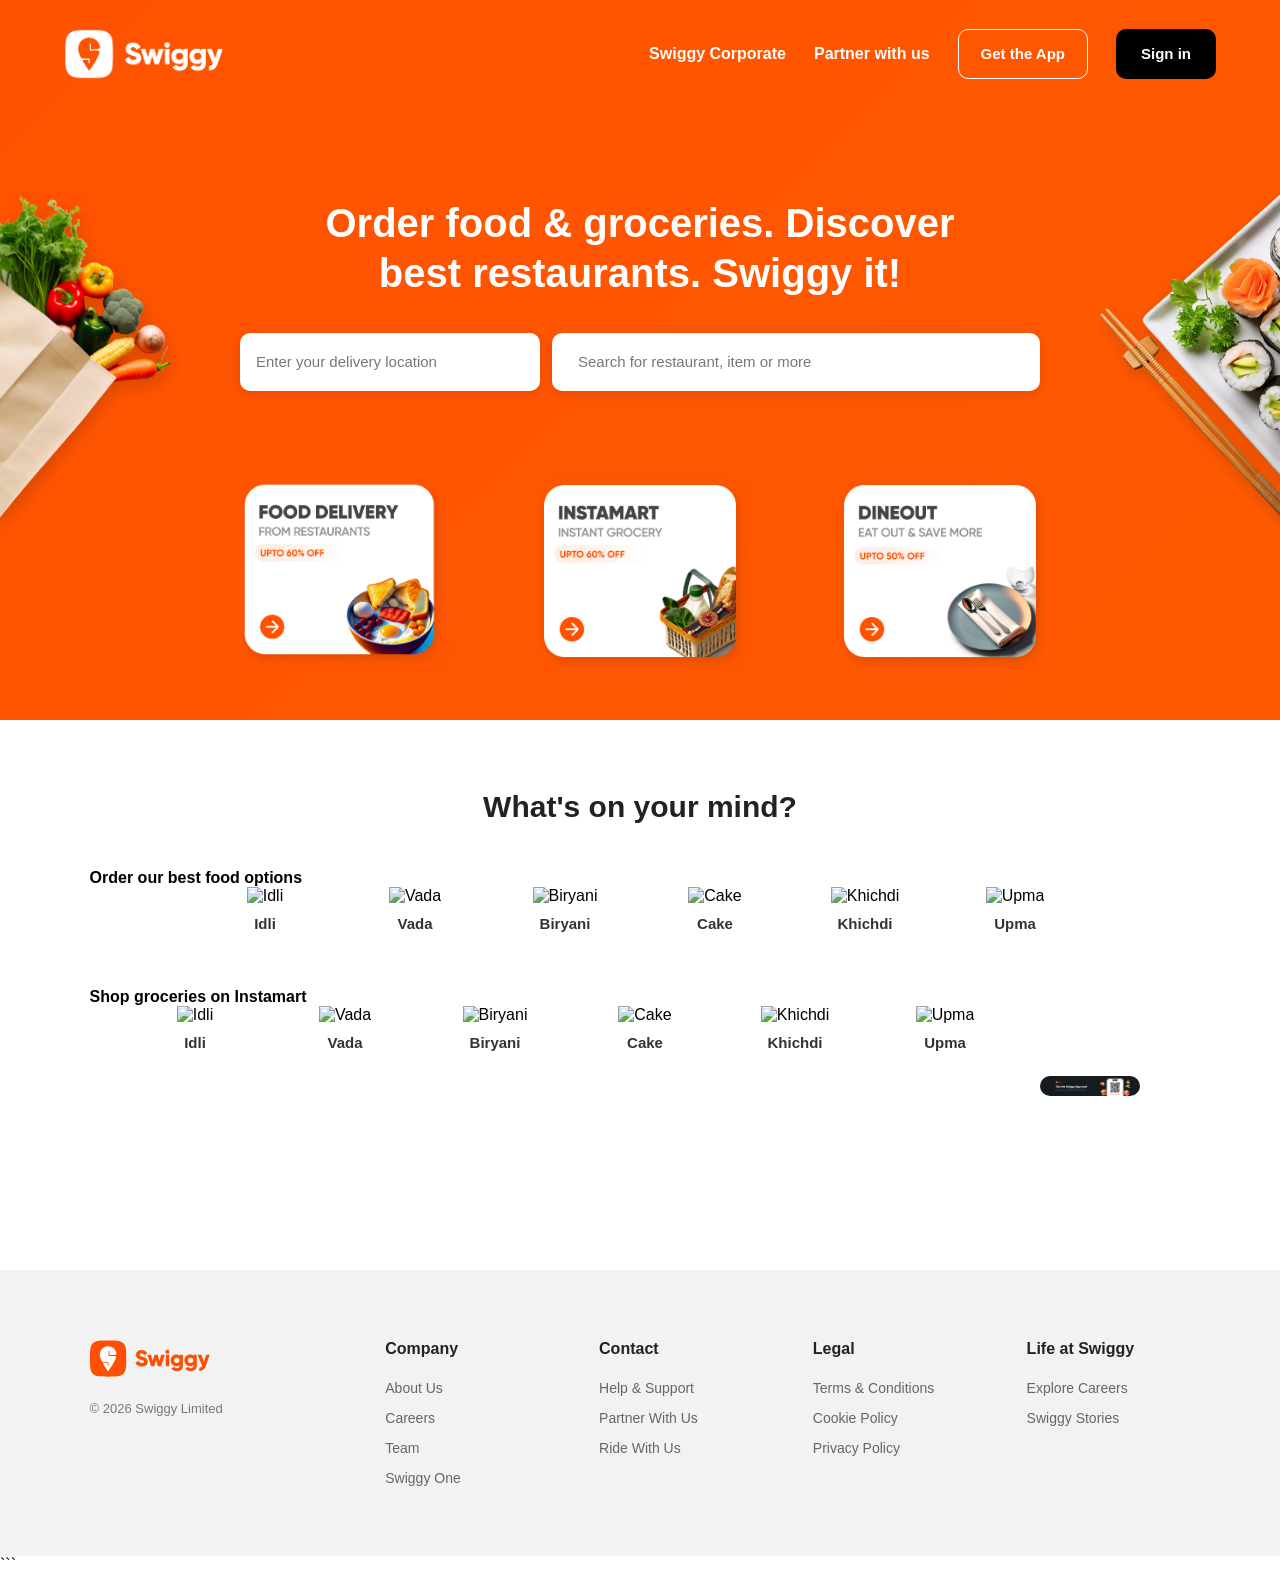
==== commit 0879d8e4: "changes made using AI" ====
--- a/index.html
+++ b/index.html
@@ -6,6 +6,7 @@
     <meta name="viewport" content="width=device-width, initial-scale=1.0">
     <title>Swiggy Clone</title>
     <link rel="stylesheet" href="./index.css">
+    <link rel="icon" type="image" href="https://static.vecteezy.com/system/resources/previews/050/816/833/non_2x/swiggy-transparent-icon-free-png.png" width:80px>
 </head>
 
 <body>
@@ -15,7 +16,7 @@
     <!-- TOP NAVIGATION -->
     <nav id="header-top">
 
-        <a href="https://www.swiggy.com/" class="logo-link">
+        <a href="https://www.swiggy.com/" target="_blank" class="logo-link">
             <img
                 id="logo"
                 src="./images/swiggy_logo_white.avif"
@@ -39,7 +40,7 @@
     </nav>
 
 
-    <!-- DECORATIVE LEFT IMAGE -->
+    <!-- LEFT IMAGE -->
     <img
         id="veggies"
         src="./images/Veggies_new.avif"
@@ -60,7 +61,6 @@
         <div id="search-container">
 
             <div class="search-box">
-                <span class="search-icon">📍</span>
                 <input
                     type="text"
                     placeholder="Enter your delivery location"
@@ -68,7 +68,7 @@
             </div>
 
             <div class="search-box">
-                <span class="search-icon">🔍</span>
+                <span class="search-icon"></span>
                 <input
                     type="text"
                     placeholder="Search for restaurant, item or more"
@@ -135,8 +135,11 @@
     <h2>
         What's on your mind?
     </h2>
-
+    <h4>
+        Order our best food options
+    </h4>
     <div id="food-categories">
+        
 
         <div class="food-item">
             <img
@@ -187,7 +190,61 @@
         </div>
 
     </div>
-
+    <br>
+    <br>
+    <h4>
+        Shop groceries on Instamart
+    </h4>
+    <div id="food-categories">
+        
+
+        <div class="food-item">
+            <img
+                src="https://media-assets.swiggy.com/swiggy/image/upload/fl_lossy,f_auto,q_auto/PC_Mweb/Idli.png"
+                alt="Idli"
+            >
+            <p>Idli</p>
+        </div>
+
+        <div class="food-item">
+            <img
+                src="https://media-assets.swiggy.com/swiggy/image/upload/fl_lossy,f_auto,q_auto/PC_Mweb/Vada.png"
+                alt="Vada"
+            >
+            <p>Vada</p>
+        </div>
+
+        <div class="food-item">
+            <img
+                src="https://media-assets.swiggy.com/swiggy/image/upload/fl_lossy,f_auto,q_auto/PC_Mweb/Biryani.png"
+                alt="Biryani"
+            >
+            <p>Biryani</p>
+        </div>
+
+        <div class="food-item">
+            <img
+                src="https://media-assets.swiggy.com/swiggy/image/upload/fl_lossy,f_auto,q_auto/PC_Mweb/Cake.png"
+                alt="Cake"
+            >
+            <p>Cake</p>
+        </div>
+
+        <div class="food-item">
+            <img
+                src="https://media-assets.swiggy.com/swiggy/image/upload/fl_lossy,f_auto,q_auto/PC_Mweb/Khichdi.png"
+                alt="Khichdi"
+            >
+            <p>Khichdi</p>
+        </div>
+
+        <div class="food-item">
+            <img
+                src="https://media-assets.swiggy.com/swiggy/image/upload/fl_lossy,f_auto,q_auto/PC_Mweb/Upma.png"
+                alt="Upma"
+            >
+            <p>Upma</p>
+        </div>
 
     <!-- APP DOWNLOAD BANNER -->
     <div id="app-banner">
--- a/index.css
+++ b/index.css
@@ -9,13 +9,13 @@
   }
 
 html {
-scroll-behavior: smooth;
+/* scroll-behavior: smooth; */
 }
 
 body {
 font-family: Arial, Helvetica, sans-serif;
-color: #222;
-overflow-x: hidden;
+/* color: #222; */
+/* overflow-x: hidden; */
 }
 
 button,
@@ -24,7 +24,7 @@
 }
 
 /* =====================================================
-HEADER / HERO
+HEADER
 ===================================================== */
 
 #header {
--- a/index.css
+++ b/index.css
@@ -9,13 +9,13 @@
   }
 
 html {
-scroll-behavior: smooth;
+/* scroll-behavior: smooth; */
 }
 
 body {
 font-family: Arial, Helvetica, sans-serif;
-color: #222;
-overflow-x: hidden;
+/* color: #222; */
+/* overflow-x: hidden; */
 }
 
 button,
@@ -24,7 +24,7 @@
 }
 
 /* =====================================================
-HEADER / HERO
+HEADER
 ===================================================== */
 
 #header {
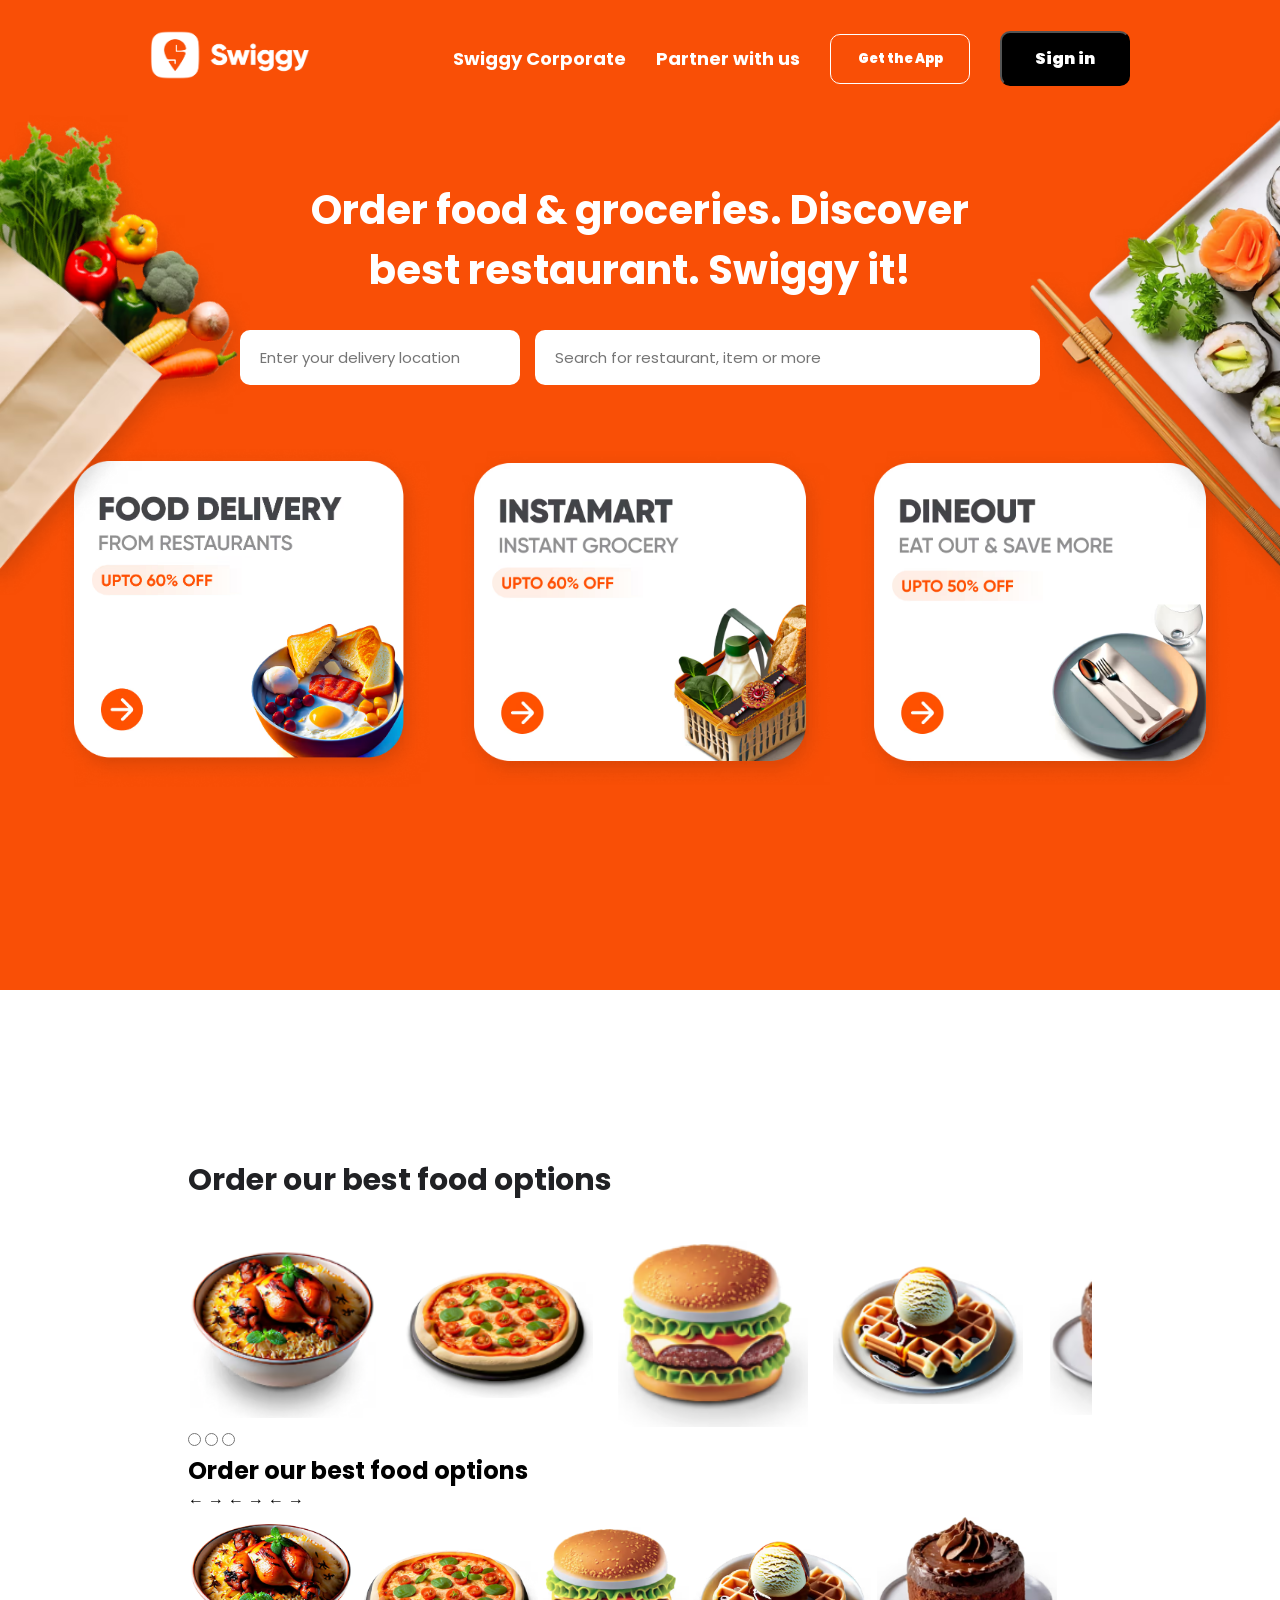
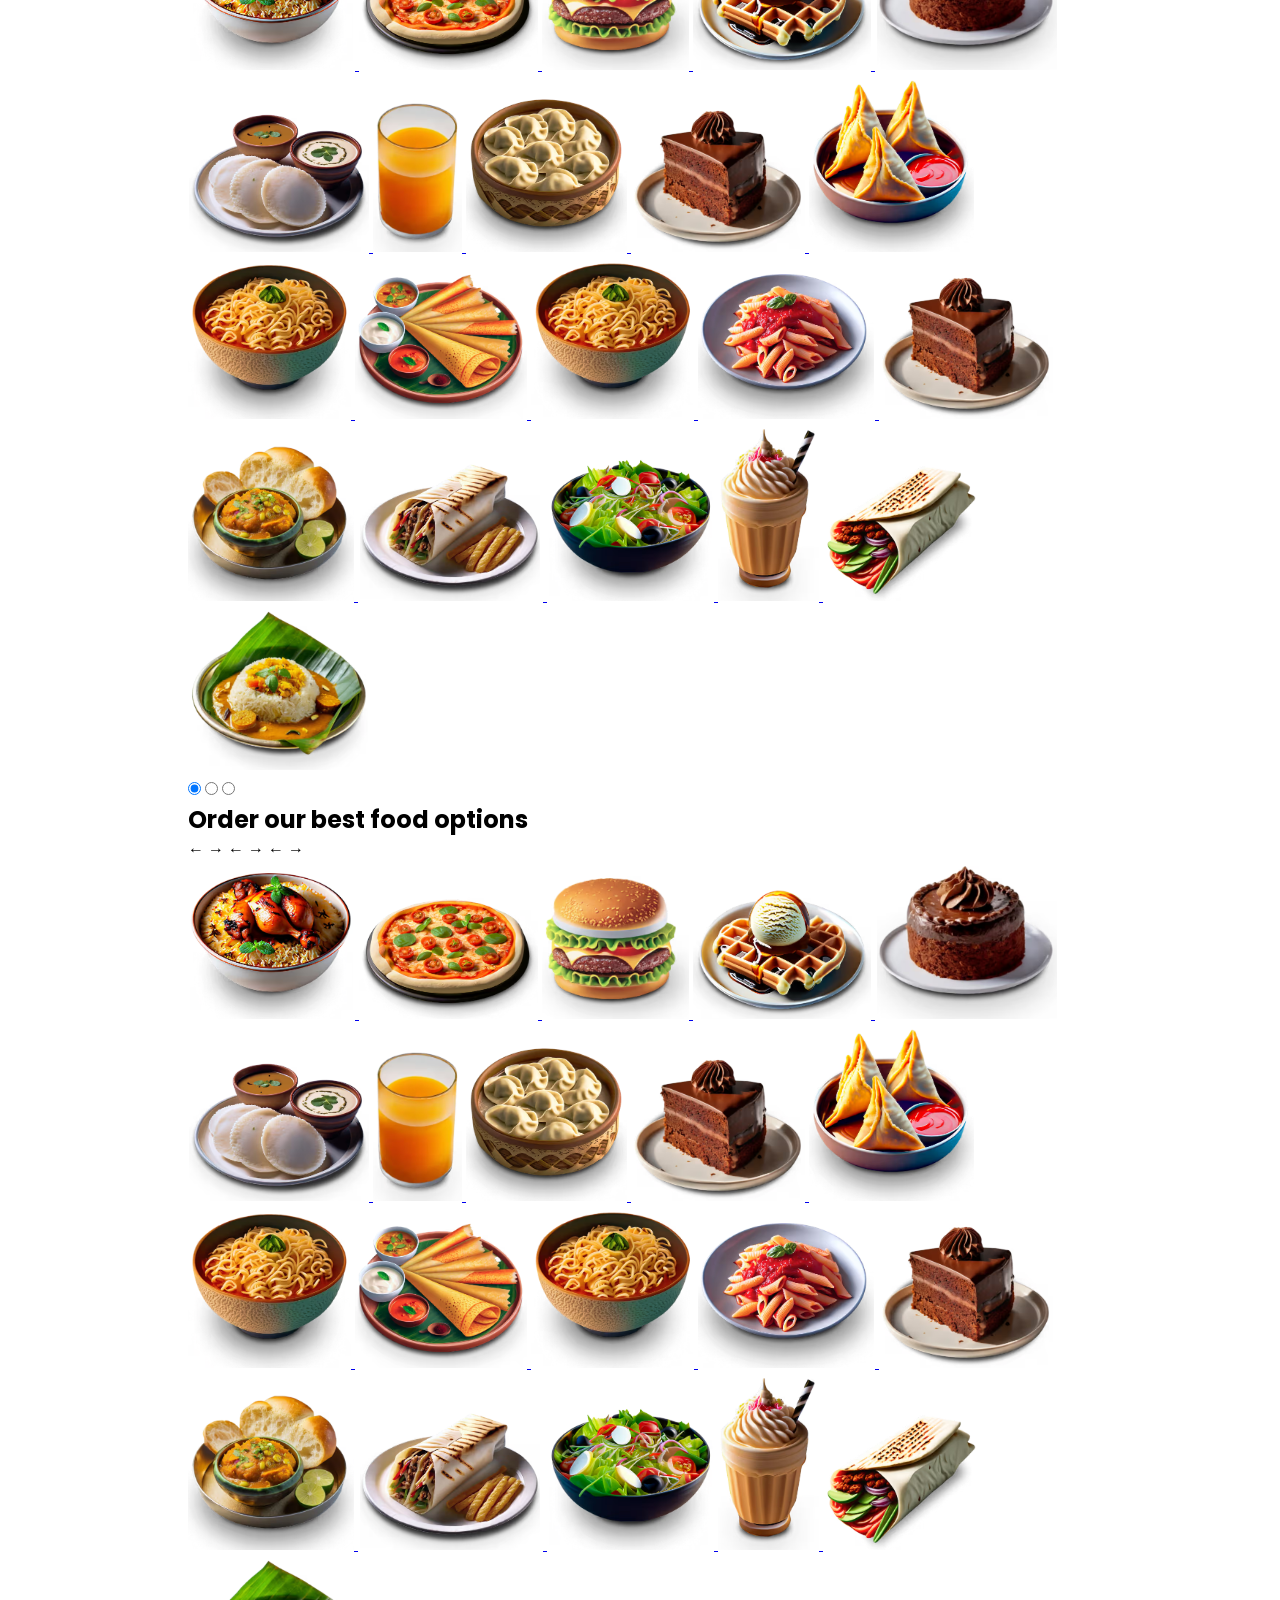
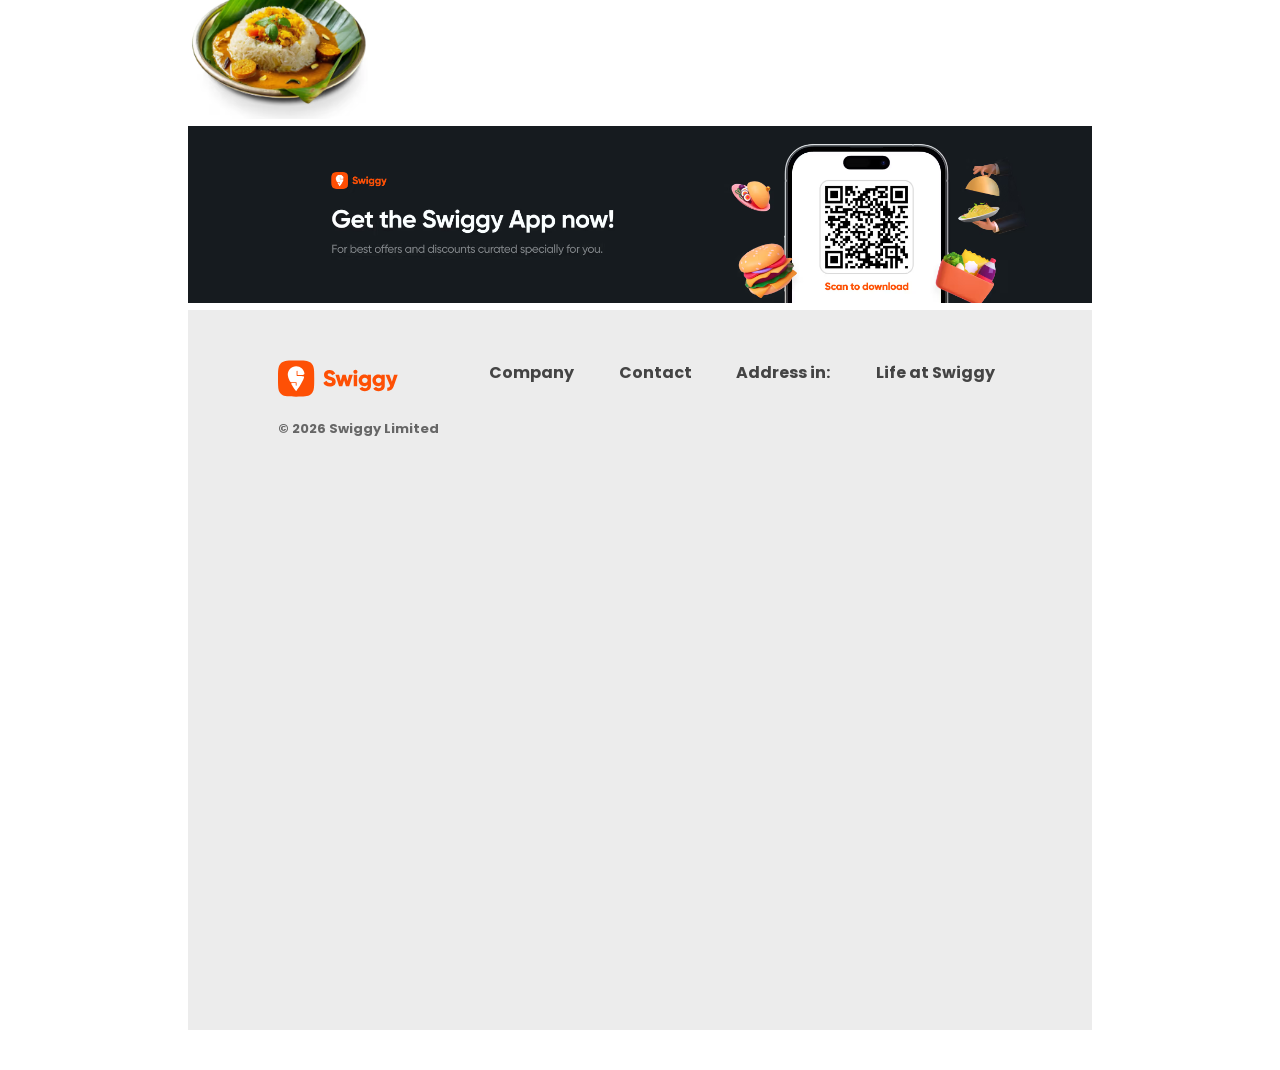
==== commit db039875: "adjusting the menu" ====
--- a/index.html
+++ b/index.html
@@ -1,339 +1,29 @@
 <!DOCTYPE html>
-
-<html lang="en">
-<head>
-    <meta charset="UTF-8">
-    <meta name="viewport" content="width=device-width, initial-scale=1.0">
-    <title>Swiggy Clone</title>
-    <link rel="stylesheet" href="./index.css">
-    <link rel="icon" type="image" href="https://static.vecteezy.com/system/resources/previews/050/816/833/non_2x/swiggy-transparent-icon-free-png.png" width:80px>
-</head>
-
-<body>
-<!-- ================= HEADER ================= -->
-<header id="header">
-
-    <!-- TOP NAVIGATION -->
-    <nav id="header-top">
-
-        <a href="https://www.swiggy.com/" target="_blank" class="logo-link">
-            <img
-                id="logo"
-                src="./images/swiggy_logo_white.avif"
-                alt="Swiggy"
-            >
-        </a>
-
-        <div id="nav-container">
-            <span>Swiggy Corporate</span>
-            <span>Partner with us</span>
-
-            <button id="app-button">
-                Get the App
-            </button>
-
-            <button id="sign-button">
-                Sign in
-            </button>
-        </div>
-
-    </nav>
-
-
-    <!-- LEFT IMAGE -->
-    <img
-        id="veggies"
-        src="./images/Veggies_new.avif"
-        alt="Vegetables"
-    >
-
-
-    <!-- MAIN HERO CONTENT -->
-    <section id="hero-content">
-
-        <h1>
-            Order food & groceries. Discover
-            <br>
-            best restaurants. Swiggy it!
-        </h1>
-
-        <!-- SEARCH -->
-        <div id="search-container">
-
-            <div class="search-box">
-                <input
-                    type="text"
-                    placeholder="Enter your delivery location"
-                >
-            </div>
-
-            <div class="search-box">
-                <span class="search-icon"></span>
-                <input
-                    type="text"
-                    placeholder="Search for restaurant, item or more"
-                >
-            </div>
-
-        </div>
-
-    </section>
-
-
-    <!-- DECORATIVE RIGHT IMAGE -->
-    <img
-        id="sushi"
-        src="./images/Sushi_replace.avif"
-        alt="Sushi"
-    >
-
-
-    <!-- MAIN SERVICE CARDS -->
-    <div id="service-cards">
-
-        <a
-            href="https://www.swiggy.com/restaurants"
-            target="_blank"
-            class="service-card"
-        >
-            <img
-                src="./images/ec86a309-9b06-48e2-9adc-35753f06bc0a_Food3BU.avif"
-                alt="Food Delivery"
-            >
-        </a>
-
-        <a
-            href="https://www.swiggy.com/instamart"
-            target="_blank"
-            class="service-card"
-        >
-            <img
-                src="./images/b5c57bbf-df54-4dad-95d1-62e3a7a8424d_IM3BU.avif"
-                alt="Instamart"
-            >
-        </a>
-
-        <a
-            href="https://www.swiggy.com/dineout"
-            target="_blank"
-            class="service-card"
-        >
-            <img
-                src="./images/b6d9b7ab-91c7-4f72-9bf2-fcd4ceec3537_DO3BU.avif"
-                alt="Dineout"
-            >
-        </a>
-
-    </div>
-
-</header>
-
-
-<!-- ================= FOOD CATEGORY SECTION ================= -->
-<main id="menu">
-
-    <h2>
-        What's on your mind?
-    </h2>
-    <h4>
-        Order our best food options
-    </h4>
-    <div id="food-categories">
-        
-
-        <div class="food-item">
-            <img
-                src="https://media-assets.swiggy.com/swiggy/image/upload/fl_lossy,f_auto,q_auto/PC_Mweb/Idli.png"
-                alt="Idli"
-            >
-            <p>Idli</p>
-        </div>
-
-        <div class="food-item">
-            <img
-                src="https://media-assets.swiggy.com/swiggy/image/upload/fl_lossy,f_auto,q_auto/PC_Mweb/Vada.png"
-                alt="Vada"
-            >
-            <p>Vada</p>
-        </div>
-
-        <div class="food-item">
-            <img
-                src="https://media-assets.swiggy.com/swiggy/image/upload/fl_lossy,f_auto,q_auto/PC_Mweb/Biryani.png"
-                alt="Biryani"
-            >
-            <p>Biryani</p>
-        </div>
-
-        <div class="food-item">
-            <img
-                src="https://media-assets.swiggy.com/swiggy/image/upload/fl_lossy,f_auto,q_auto/PC_Mweb/Cake.png"
-                alt="Cake"
-            >
-            <p>Cake</p>
-        </div>
-
-        <div class="food-item">
-            <img
-                src="https://media-assets.swiggy.com/swiggy/image/upload/fl_lossy,f_auto,q_auto/PC_Mweb/Khichdi.png"
-                alt="Khichdi"
-            >
-            <p>Khichdi</p>
-        </div>
-
-        <div class="food-item">
-            <img
-                src="https://media-assets.swiggy.com/swiggy/image/upload/fl_lossy,f_auto,q_auto/PC_Mweb/Upma.png"
-                alt="Upma"
-            >
-            <p>Upma</p>
-        </div>
-
-    </div>
-    <br>
-    <br>
-    <h4>
-        Shop groceries on Instamart
-    </h4>
-    <div id="food-categories">
-        
-
-        <div class="food-item">
-            <img
-                src="https://media-assets.swiggy.com/swiggy/image/upload/fl_lossy,f_auto,q_auto/PC_Mweb/Idli.png"
-                alt="Idli"
-            >
-            <p>Idli</p>
-        </div>
-
-        <div class="food-item">
-            <img
-                src="https://media-assets.swiggy.com/swiggy/image/upload/fl_lossy,f_auto,q_auto/PC_Mweb/Vada.png"
-                alt="Vada"
-            >
-            <p>Vada</p>
-        </div>
-
-        <div class="food-item">
-            <img
-                src="https://media-assets.swiggy.com/swiggy/image/upload/fl_lossy,f_auto,q_auto/PC_Mweb/Biryani.png"
-                alt="Biryani"
-            >
-            <p>Biryani</p>
-        </div>
-
-        <div class="food-item">
-            <img
-                src="https://media-assets.swiggy.com/swiggy/image/upload/fl_lossy,f_auto,q_auto/PC_Mweb/Cake.png"
-                alt="Cake"
-            >
-            <p>Cake</p>
-        </div>
-
-        <div class="food-item">
-            <img
-                src="https://media-assets.swiggy.com/swiggy/image/upload/fl_lossy,f_auto,q_auto/PC_Mweb/Khichdi.png"
-                alt="Khichdi"
-            >
-            <p>Khichdi</p>
-        </div>
-
-        <div class="food-item">
-            <img
-                src="https://media-assets.swiggy.com/swiggy/image/upload/fl_lossy,f_auto,q_auto/PC_Mweb/Upma.png"
-                alt="Upma"
-            >
-            <p>Upma</p>
-        </div>
-
-    <!-- APP DOWNLOAD BANNER -->
-    <div id="app-banner">
-        <img
-            src="./images/App_download_banner.avif"
-            alt="Download Swiggy App"
-        >
-    </div>
-
-</main>
-
-
-<!-- ================= FOOTER ================= -->
-<footer id="footer">
-
-    <div class="footer-column brand-column">
-        <img
-            src="./images/footer logo.svg"
-            alt="Swiggy"
-            id="footer-logo"
-        >
-
-        <p>© 2026 Swiggy Limited</p>
-    </div>
-
-
-    <div class="footer-column">
-        <h3>Company</h3>
-        <a href="#">About Us</a>
-        <a href="#">Careers</a>
-        <a href="#">Team</a>
-        <a href="#">Swiggy One</a>
-    </div>
-
-
-    <div class="footer-column">
-        <h3>Contact</h3>
-        <a href="#">Help & Support</a>
-        <a href="#">Partner With Us</a>
-        <a href="#">Ride With Us</a>
-    </div>
-
-
-    <div class="footer-column">
-        <h3>Legal</h3>
-        <a href="#">Terms & Conditions</a>
-        <a href="#">Cookie Policy</a>
-        <a href="#">Privacy Policy</a>
-    </div>
-
-
-    <div class="footer-column">
-        <h3>Life at Swiggy</h3>
-        <a href="#">Explore Careers</a>
-        <a href="#">Swiggy Stories</a>
-    </div>
-
-</footer>
-```
-
-</body>
-</html>
-
-
-
-
-
-
-
-<!-- ================================================================================================================================================================================================================================================ -->
-<!-- <!DOCTYPE html>
 <html lang="en">
 <head>
     <meta charset="UTF-8">
     <meta name="viewport" content="width=device-width, initial-scale=1.0">
     <title>Swiggy</title>
     <link rel="stylesheet" href="./index.css">
+
+    <link rel="preconnect" href="https://fonts.googleapis.com">
+<link rel="preconnect" href="https://fonts.gstatic.com" crossorigin>
+
+<link href="https://fonts.googleapis.com/css2?family=Poppins:wght@400;500;600;700;800&display=swap" rel="stylesheet">
+
 </head>
 <body>
     <div id="header">
       
-        TOP NAVIGATION
+<!-- TOP NAVIGATION -->
+
         <div id="header-top">
-            <a href="https://www.swiggy.com/">
+            <a href="https://www.swiggy.com/" target="_blank">
                 <img id="logo"
                      src="./images/swiggy_logo_white.avif"
                      alt="Swiggy">
             </a>
-            NAVIGATION LIST
+<!-- NAVIGATION LIST -->
 
             <div id="container">
                 <span>Swiggy Corporate</span>
@@ -343,79 +33,591 @@
             </div>
         </div>
 
-        LEFT IMAGE
+<!-- LEFT IMAGE -->
          
         <img id="veggies"
              src="./images/Veggies_new.avif"
              alt="veggies image">
 
-        MAIN HEADING
+<!-- MAIN HEADING -->
         <h1>
             Order food & groceries. Discover <br>
             best restaurant. Swiggy it!
         </h1>
 
-        RIGHT IMAGE
+<!-- RIGHT IMAGE -->
         <img id="sushi"
              src="./images/Sushi_replace.avif"
              alt="sushi image">
 
-        SEARCH BOXES/
+<!-- SEARCH BOXES/ -->
         <div id="search-container">
             <input id="location-input"
                 type="text"
-                placeholder="📍 Enter your delivery location">
+                placeholder="Enter your delivery location">
 
             <input id="search-input"
                 type="text"
                 placeholder="Search for restaurant, item or more">
         </div>
 
-        HEADER BOTTOM 3 IMAGES
+<!-- HEADER BOTTOM 3 IMAGES -->
        
         <div id="images3">
 
 
-             FOOD DELIVERY
+<!-- FOOD DELIVERY -->
+
             <a href="https://www.swiggy.com/restaurants" target="_blank">
-                <img src="./images/ec86a309-9b06-48e2-9adc-35753f06bc0a_Food3BU.avif" alt="FOOD DELIVERY" height="200px">
-            </a>
-              INSTAMART
+                <img class="im3" src="./images/ec86a309-9b06-48e2-9adc-35753f06bc0a_Food3BU.avif" alt="FOOD DELIVERY">
+            </a>
+<!-- INSTAMART -->
+            
             <a href="https://www.swiggy.com/instamart?entryId=1234&entryName=mainTileEntry4&v=1" target="_blank">
-                <img src="./images/b5c57bbf-df54-4dad-95d1-62e3a7a8424d_IM3BU.avif" alt="INSTAMART" height="200px">
-            </a>
-             DINEOUT
+                <img class="im3" src="./images/b5c57bbf-df54-4dad-95d1-62e3a7a8424d_IM3BU.avif" alt="INSTAMART">
+            </a>
+<!-- DINEOUT -->
+ 
             <a href="https://www.swiggy.com/dineout" target="_blank">
-                <img src="./images/b6d9b7ab-91c7-4f72-9bf2-fcd4ceec3537_DO3BU.avif" alt="DINEOUT" height="200px">
-            </a>
-        </div>
-    </div>
-
-        MIDDLE BLOCK
-    <div id="menu">
-        MENT ITEMS/
-        <div>
-            <img class="sc-bYEtBu iluNTW sc-hgAtgP fuTbFd" src="https://media-assets.swiggy.com/swiggy/image/upload/fl_lossy,f_auto,q_auto/PC_Mweb/Idli.png" width="100px">
-
-            <img class="sc-bYEtBu iluNTW sc-hgAtgP fuTbFd" src="https://media-assets.swiggy.com/swiggy/image/upload/fl_lossy,f_auto,q_auto/PC_Mweb/Idli.png" width="100px">
-
-            <img class="sc-bYEtBu iluNTW sc-hgAtgP fuTbFd" src="https://media-assets.swiggy.com/swiggy/image/upload/fl_lossy,f_auto,q_auto/PC_Mweb/Vada.png" width="100px">
-
-            <img class="sc-bYEtBu iluNTW sc-hgAtgP fuTbFd" src="https://media-assets.swiggy.com/swiggy/image/upload/fl_lossy,f_auto,q_auto/PC_Mweb/Biryani.png" width="100px">
-
-            <img class="sc-bYEtBu iluNTW sc-hgAtgP fuTbFd" src="https://media-assets.swiggy.com/swiggy/image/upload/fl_lossy,f_auto,q_auto/PC_Mweb/Cake.png" width="100px">
-            
-            <img class="sc-bYEtBu iluNTW sc-hgAtgP fuTbFd" src="https://media-assets.swiggy.com/swiggy/image/upload/fl_lossy,f_auto,q_auto/PC_Mweb/Khichdi.png" width="100px">
-
-            <img class="sc-bYEtBu iluNTW sc-hgAtgP fuTbFd" src="https://media-assets.swiggy.com/swiggy/image/upload/fl_lossy,f_auto,q_auto/PC_Mweb/Upma.png" width="100px">
-
-        </div>
-        <br><br>
-        <br><br>
-
-        <img src="./images/App_download_banner.avif" alt="App_download_banner" height="80px" width="100%">       
-    </div>
-    ============================== FOOTER BLOCK =======================
+                <img class="im3" src="./images/b6d9b7ab-91c7-4f72-9bf2-fcd4ceec3537_DO3BU.avif" alt="DINEOUT">
+            </a>
+        </div>
+    </div>
+
+<!--============================================================================                                MIDDLE BLOCK =============================================================================-->
+<div id="menu">
+                           <!-- MENT ITEMS -->
+        <!--====================================================================
+                              first scroling
+        ========================================================================-->
+
+    <div id="options-section">
+
+    <!-- ================= RADIO CONTROLS ================= -->
+
+    <input type="radio" name="food-slide" id="food1" checked>
+    <input type="radio" name="food-slide" id="food2">
+    <input type="radio" name="food-slide" id="food3">
+
+
+    <!-- ================= HEADER ================= -->
+
+    <div id="options-header">
+
+        <h2>Order our best food options</h2>
+
+        <div id="s1arrows">
+
+            <!-- Slide 1 -->
+            <label for="food1" class="arrow slide1-left">←</label>
+            <label for="food2" class="arrow slide1-right">→</label>
+
+            <!-- Slide 2 -->
+            <label for="food1" class="arrow slide2-left">←</label>
+            <label for="food3" class="arrow slide2-right">→</label>
+
+            <!-- Slide 3 -->
+            <label for="food2" class="arrow slide3-left">←</label>
+            <label for="food3" class="arrow slide3-right">→</label>
+
+        </div>
+
+    </div>
+
+
+    <!-- ================= IMAGE SLIDER ================= -->
+
+    <div id="scroll1">
+
+        <div id="scroll1-track">
+
+            <a href="#">
+                <img class="s1"
+                     src="./images/food_images/food_images/biryani.png"
+                     alt="Biryani">
+            </a>
+
+            <a href="#">
+                <img class="s1"
+                     src="./images/food_images/food_images/pizza.png"
+                     alt="Pizza">
+            </a>
+
+            <a href="#">
+                <img class="s1"
+                     src="./images/food_images/food_images/burger.png"
+                     alt="Burger">
+            </a>
+
+            <a href="#">
+                <img class="s1"
+                     src="./images/food_images/food_images/desserts.png"
+                     alt="Desserts">
+            </a>
+
+            <a href="#">
+                <img class="s1"
+                     src="./images/food_images/food_images/cake.png"
+                     alt="Cake">
+            </a>
+
+            <a href="#">
+                <img class="s1"
+                     src="./images/food_images/food_images/idli.png"
+                     alt="Idli">
+            </a>
+
+            <a href="#">
+                <img class="s1"
+                     src="./images/food_images/food_images/juice.png"
+                     alt="Juice">
+            </a>
+
+            <a href="#">
+                <img class="s1"
+                     src="./images/food_images/food_images/momo.png"
+                     alt="Momo">
+            </a>
+
+            <a href="#">
+                <img class="s1"
+                     src="./images/food_images/food_images/pastry.png"
+                     alt="Pastry">
+            </a>
+
+            <a href="#">
+                <img class="s1"
+                     src="./images/food_images/food_images/samosa.png"
+                     alt="Samosa">
+            </a>
+
+            <a href="#">
+                <img class="s1"
+                     src="./images/food_images_2/food_images_2/chinese.png"
+                     alt="Chinese">
+            </a>
+
+            <a href="#">
+                <img class="s1"
+                     src="./images/food_images_2/food_images_2/dosa.png"
+                     alt="Dosa">
+            </a>
+
+            <a href="#">
+                <img class="s1"
+                     src="./images/food_images_2/food_images_2/noodles.png"
+                     alt="Noodles">
+            </a>
+
+            <a href="#">
+                <img class="s1"
+                     src="./images/food_images_2/food_images_2/pasta.png"
+                     alt="Pasta">
+            </a>
+
+            <a href="#">
+                <img class="s1"
+                     src="./images/food_images_2/food_images_2/pastry.png"
+                     alt="Pastry">
+            </a>
+
+            <a href="#">
+                <img class="s1"
+                     src="./images/food_images_2/food_images_2/pav_bhaji.png"
+                     alt="Pav Bhaji">
+            </a>
+
+            <a href="#">
+                <img class="s1"
+                     src="./images/food_images_2/food_images_2/rolls.png"
+                     alt="Rolls">
+            </a>
+
+            <a href="#">
+                <img class="s1"
+                     src="./images/food_images_2/food_images_2/salad.png"
+                     alt="Salad">
+            </a>
+
+            <a href="#">
+                <img class="s1"
+                     src="./images/food_images_2/food_images_2/shake.png"
+                     alt="Shake">
+            </a>
+
+            <a href="#">
+                <img class="s1"
+                     src="./images/food_images_2/food_images_2/shawarma.png"
+                     alt="Shawarma">
+            </a>
+
+            <a href="#">
+                <img class="s1"
+                     src="./images/food_images_2/food_images_2/south_indian.png"
+                     alt="South Indian">
+            </a>
+
+        </div>
+
+    </div>
+
+
+    <!--====================================================================
+                              second scroling
+    ========================================================================                                                                            -->
+    <div id="second-section">
+
+    <!-- ================= RADIO CONTROLS ================= -->
+
+    <input type="radio" name="food-slide" id="food1" checked>
+    <input type="radio" name="food-slide" id="food2">
+    <input type="radio" name="food-slide" id="food3">
+
+
+    <!-- ================= HEADER ================= -->
+
+    <div id="second-header">
+
+        <h2>Order our best food options</h2>
+
+        <div id="s2arrows">
+
+            <!-- Slide 1 -->
+            <label for="food1" class="arrow slide1-left">←</label>
+            <label for="food2" class="arrow slide1-right">→</label>
+
+            <!-- Slide 2 -->
+            <label for="food1" class="arrow slide2-left">←</label>
+            <label for="food3" class="arrow slide2-right">→</label>
+
+            <!-- Slide 3 -->
+            <label for="food2" class="arrow slide3-left">←</label>
+            <label for="food3" class="arrow slide3-right">→</label>
+
+        </div>
+
+    </div>
+
+
+    <!-- ================= IMAGE SLIDER ================= -->
+
+    <div id="scroll2">
+
+        <div id="scroll2-track">
+
+            <a href="#">
+                <img class="s2"
+                     src="./images/food_images/food_images/biryani.png"
+                     alt="Biryani">
+            </a>
+
+            <a href="#">
+                <img class="s2"
+                     src="./images/food_images/food_images/pizza.png"
+                     alt="Pizza">
+            </a>
+
+            <a href="#">
+                <img class="s2"
+                     src="./images/food_images/food_images/burger.png"
+                     alt="Burger">
+            </a>
+
+            <a href="#">
+                <img class="s2"
+                     src="./images/food_images/food_images/desserts.png"
+                     alt="Desserts">
+            </a>
+
+            <a href="#">
+                <img class="s2"
+                     src="./images/food_images/food_images/cake.png"
+                     alt="Cake">
+            </a>
+
+            <a href="#">
+                <img class="s2"
+                     src="./images/food_images/food_images/idli.png"
+                     alt="Idli">
+            </a>
+
+            <a href="#">
+                <img class="s2"
+                     src="./images/food_images/food_images/juice.png"
+                     alt="Juice">
+            </a>
+
+            <a href="#">
+                <img class="s2"
+                     src="./images/food_images/food_images/momo.png"
+                     alt="Momo">
+            </a>
+
+            <a href="#">
+                <img class="s2"
+                     src="./images/food_images/food_images/pastry.png"
+                     alt="Pastry">
+            </a>
+
+            <a href="#">
+                <img class="s2"
+                     src="./images/food_images/food_images/samosa.png"
+                     alt="Samosa">
+            </a>
+
+            <a href="#">
+                <img class="s2"
+                     src="./images/food_images_2/food_images_2/chinese.png"
+                     alt="Chinese">
+            </a>
+
+            <a href="#">
+                <img class="s2"
+                     src="./images/food_images_2/food_images_2/dosa.png"
+                     alt="Dosa">
+            </a>
+
+            <a href="#">
+                <img class="s2"
+                     src="./images/food_images_2/food_images_2/noodles.png"
+                     alt="Noodles">
+            </a>
+
+            <a href="#">
+                <img class="s2"
+                     src="./images/food_images_2/food_images_2/pasta.png"
+                     alt="Pasta">
+            </a>
+
+            <a href="#">
+                <img class="s2"
+                     src="./images/food_images_2/food_images_2/pastry.png"
+                     alt="Pastry">
+            </a>
+
+            <a href="#">
+                <img class="s2"
+                     src="./images/food_images_2/food_images_2/pav_bhaji.png"
+                     alt="Pav Bhaji">
+            </a>
+
+            <a href="#">
+                <img class="s2"
+                     src="./images/food_images_2/food_images_2/rolls.png"
+                     alt="Rolls">
+            </a>
+
+            <a href="#">
+                <img class="s2"
+                     src="./images/food_images_2/food_images_2/salad.png"
+                     alt="Salad">
+            </a>
+
+            <a href="#">
+                <img class="s2"
+                     src="./images/food_images_2/food_images_2/shake.png"
+                     alt="Shake">
+            </a>
+
+            <a href="#">
+                <img class="s2"
+                     src="./images/food_images_2/food_images_2/shawarma.png"
+                     alt="Shawarma">
+            </a>
+
+            <a href="#">
+                <img class="s2"
+                     src="./images/food_images_2/food_images_2/south_indian.png"
+                     alt="South Indian">
+            </a>
+
+        </div>
+
+    </div>
+
+
+
+    <!--====================================================================
+                              third scroling
+    ====================================================================  -->
+    <div id="third-section">
+
+        <!-- ================= RADIO CONTROLS ================= -->
+
+        <input type="radio" name="food-slide" id="food1" checked>
+        <input type="radio" name="food-slide" id="food2">
+        <input type="radio" name="food-slide" id="food3">
+
+
+        <!-- ================= HEADER ================= -->
+
+        <div id="third-header">
+
+            <h2>Order our best food options</h2>
+
+        <div id="s3arrows">
+
+            <!-- Slide 1 -->
+            <label for="food1" class="arrow slide1-left">←</label>
+            <label for="food2" class="arrow slide1-right">→</label>
+
+            <!-- Slide 2 -->
+            <label for="food1" class="arrow slide2-left">←</label>
+            <label for="food3" class="arrow slide2-right">→</label>
+
+            <!-- Slide 3 -->
+            <label for="food2" class="arrow slide3-left">←</label>
+            <label for="food3" class="arrow slide3-right">→</label>
+
+        </div>
+
+    </div>
+
+
+    <!-- ================= IMAGE SLIDER ================= -->
+
+    <div id="scroll3">
+
+        <div id="scroll3-track">
+
+            <a href="#">
+                <img class="s3"
+                     src="./images/food_images/food_images/biryani.png"
+                     alt="Biryani">
+            </a>
+
+            <a href="#">
+                <img class="s3"
+                     src="./images/food_images/food_images/pizza.png"
+                     alt="Pizza">
+            </a>
+
+            <a href="#">
+                <img class="s3"
+                     src="./images/food_images/food_images/burger.png"
+                     alt="Burger">
+            </a>
+
+            <a href="#">
+                <img class="s3"
+                     src="./images/food_images/food_images/desserts.png"
+                     alt="Desserts">
+            </a>
+
+            <a href="#">
+                <img class="s3"
+                     src="./images/food_images/food_images/cake.png"
+                     alt="Cake">
+            </a>
+
+            <a href="#">
+                <img class="s3"
+                     src="./images/food_images/food_images/idli.png"
+                     alt="Idli">
+            </a>
+
+            <a href="#">
+                <img class="s3"
+                     src="./images/food_images/food_images/juice.png"
+                     alt="Juice">
+            </a>
+
+            <a href="#">
+                <img class="s3"
+                     src="./images/food_images/food_images/momo.png"
+                     alt="Momo">
+            </a>
+
+            <a href="#">
+                <img class="s3"
+                     src="./images/food_images/food_images/pastry.png"
+                     alt="Pastry">
+            </a>
+
+            <a href="#">
+                <img class="s3"
+                     src="./images/food_images/food_images/samosa.png"
+                     alt="Samosa">
+            </a>
+
+            <a href="#">
+                <img class="s3"
+                     src="./images/food_images_2/food_images_2/chinese.png"
+                     alt="Chinese">
+            </a>
+
+            <a href="#">
+                <img class="s3"
+                     src="./images/food_images_2/food_images_2/dosa.png"
+                     alt="Dosa">
+            </a>
+
+            <a href="#">
+                <img class="s3"
+                     src="./images/food_images_2/food_images_2/noodles.png"
+                     alt="Noodles">
+            </a>
+
+            <a href="#">
+                <img class="s3"
+                     src="./images/food_images_2/food_images_2/pasta.png"
+                     alt="Pasta">
+            </a>
+
+            <a href="#">
+                <img class="s3"
+                     src="./images/food_images_2/food_images_2/pastry.png"
+                     alt="Pastry">
+            </a>
+
+            <a href="#">
+                <img class="s3"
+                     src="./images/food_images_2/food_images_2/pav_bhaji.png"
+                     alt="Pav Bhaji">
+            </a>
+
+            <a href="#">
+                <img class="s3"
+                     src="./images/food_images_2/food_images_2/rolls.png"
+                     alt="Rolls">
+            </a>
+
+            <a href="#">
+                <img class="s3"
+                     src="./images/food_images_2/food_images_2/salad.png"
+                     alt="Salad">
+            </a>
+
+            <a href="#">
+                <img class="s3"
+                     src="./images/food_images_2/food_images_2/shake.png"
+                     alt="Shake">
+            </a>
+
+            <a href="#">
+                <img class="s3"
+                     src="./images/food_images_2/food_images_2/shawarma.png"
+                     alt="Shawarma">
+            </a>
+
+            <a href="#">
+                <img class="s3"
+                     src="./images/food_images_2/food_images_2/south_indian.png"
+                     alt="South Indian">
+            </a>
+
+        </div>
+
+    </div>
+
+</div>
+    
+
+    <img id="banneer" src="./images/App_download_banner.avif" alt="App_download_banner" height="80px" width="100%">       
+    
+</div>
+<!-- ================================================================================                                FOOTER BLOCK 
+ =========================================================================== -->
     <div id="footer">
     <table>
         <tr>
@@ -435,5 +637,7 @@
     </div>
 
 
-    </div>
-</body> -->
+
+    
+    </div>
+</body>
--- a/index.css
+++ b/index.css
@@ -1,703 +1,56 @@
-/* =====================================================
-GLOBAL
-===================================================== */
-
-* {
-  margin: 0;
-  padding: 0;
-  box-sizing: border-box;
-  }
-
-html {
-/* scroll-behavior: smooth; */
-}
-
-body {
-font-family: Arial, Helvetica, sans-serif;
-/* color: #222; */
-/* overflow-x: hidden; */
-}
-
-button,
-input {
-font-family: inherit;
-}
-
-/* =====================================================
-HEADER
-===================================================== */
-
-#header {
-position: relative;
-width: 100%;
-min-height: 720px;
-background: linear-gradient(
-135deg,
-#ff5200,
-#ff5a00
-);
-overflow: hidden;
-}
-
-/* =====================================================
-NAVIGATION
-===================================================== */
-
-#header-top {
-width: 100%;
-padding: 28px 5%;
-display: flex;
-align-items: center;
-justify-content: space-between;
-position: relative;
-z-index: 10;
-}
-
-.logo-link {
-display: block;
-}
-
-#logo {
-width: 160px;
-height: auto;
-display: block;
-}
-
-/* NAVIGATION ITEMS */
-
-#nav-container {
-display: flex;
-align-items: center;
-gap: 28px;
-color: white;
-font-size: 16px;
-font-weight: 600;
-}
-
-#nav-container span {
-white-space: nowrap;
-}
-
-/* APP BUTTON */
-
-#app-button {
-height: 50px;
-padding: 0 22px;
-border: 1px solid white;
-border-radius: 10px;
-
-background: transparent;
-color: white;
-
-font-size: 15px;
-font-weight: 600;
-
-cursor: pointer;
-
-transition: 0.2s;
-
-
-}
-
-#app-button:hover {
-background: white;
-color: #ff5200;
-}
-
-/* SIGN IN BUTTON */
-
-#sign-button {
-height: 50px;
-padding: 0 25px;
-
-border: none;
-border-radius: 10px;
-
-background: #000;
-color: white;
-
-font-size: 15px;
-font-weight: 600;
-
-cursor: pointer;
-
-transition: 0.2s;
-
-
-}
-
-#sign-button:hover {
-background: #222;
-}
-
-/* =====================================================
-DECORATIVE IMAGES
-===================================================== */
-
-#veggies,
-#sushi {
-position: absolute;
-width: 180px;
-height: auto;
-
-top: 180px;
-
-z-index: 1;
-
-}
-
-#veggies {
-left: 0;
-}
-
-#sushi {
-right: 0;
-}
-
-/* =====================================================
-HERO CONTENT
-===================================================== */
-
-#hero-content {
-position: relative;
-z-index: 5;
-display: flex;
-flex-direction: column;
-align-items: center;
-
-padding-top: 90px;
-}
-
-/* HEADING */
-
-#hero-content h1 {
-width: min(750px, 90%);
-
-color: white;
-text-align: center;
-
-font-size: 40px;
-line-height: 1.25;
-font-weight: 700;
-
-
-}
-
-/* =====================================================
-SEARCH
-===================================================== */
-
-#search-container {
-margin-top: 35px;
-
-
-display: flex;
-justify-content: center;
-gap: 12px;
-
-width: min(800px, 90%);
-
-}
-
-/* SEARCH BOX */
-
-.search-box {
-height: 58px;
-
-
-display: flex;
-align-items: center;
-
-background: white;
-border-radius: 10px;
-
-padding: 0 16px;
-
-box-shadow: 0 3px 12px rgba(0, 0, 0, 0.12);
-
-}
-
-.search-box:first-child {
-width: 300px;
-}
-
-.search-box:last-child {
-flex: 1;
-}
-
-.search-icon {
-margin-right: 10px;
-font-size: 18px;
-}
-
-.search-box input {
-width: 100%;
-height: 100%;
-
-border: none;
-outline: none;
-
-font-size: 15px;
-color: #333;
-
-}
-
-.search-box input::placeholder {
-color: #777;
-}
-
-/* =====================================================
-SERVICE CARDS
-===================================================== */
-
-#service-cards {
-position: relative;
-z-index: 5;
-
-display: flex;
-justify-content: center;
-align-items: flex-end;
-
-gap: 20px;
-
-margin-top: 80px;
-
-
-}
-
-.service-card {
-display: block;
-transition: transform 0.25s ease;
-
-}
-
-.service-card:hover {
-transform: translateY(-8px);
-}
-
-.service-card img {
-display: block;
-
-
-width: 280px;
-height: 200px;
-
-object-fit: contain;
-
-
-}
-
-/* =====================================================
-FOOD CATEGORY SECTION
-===================================================== */
-
-#menu {
-width: 100%;
-min-height: 550px;
-
-padding: 70px 7%;
-
-background: white;
-
-
-}
-
-#menu h2 {
-text-align: center;
-
-
-font-size: 30px;
-color: #222;
-
-margin-bottom: 45px;
-}
-
-/* FOOD ITEMS */
-
-#food-categories {
-display: flex;
-justify-content: center;
-align-items: flex-start;
-
-
-gap: 40px;
-
-max-width: 1000px;
-margin: auto;
-
-overflow-x: auto;
-
-padding-bottom: 20px;
-
-}
-
-.food-item {
-min-width: 110px;
-text-align: center;
-
-cursor: pointer;
-
-transition: transform 0.2s ease;
-
-}
-
-.food-item:hover {
-transform: translateY(-6px);
-}
-
-.food-item img {
-width: 100px;
-height: 100px;
-
-object-fit: contain;
-
-}
-
-.food-item p {
-margin-top: 10px;
-
-font-size: 15px;
-font-weight: 600;
-
-color: #333;
-
-}
-
-/* =====================================================
-APP DOWNLOAD BANNER
-===================================================== */
-
-#app-banner {
-width: 100%;
-max-width: 1000px;
-margin: 70px auto 0;
-
-overflow: hidden;
-border-radius: 15px;
-}
-
-#app-banner img {
-display: block;
-width: 100%;
-height: auto;
-
-
-}
-
-/* =====================================================
-FOOTER
-===================================================== */
-
-#footer {
-width: 100%;
-
-display: grid;
-grid-template-columns: 1.5fr repeat(4, 1fr);
-
-gap: 50px;
-
-padding: 70px 7%;
-
-background: #f2f2f2;
-}
-
-/* FOOTER COLUMNS */
-
-.footer-column {
-display: flex;
-flex-direction: column;
-
-
-gap: 14px;
-}
-
-.footer-column h3 {
-margin-bottom: 8px;
-
-
-font-size: 16px;
-color: #222;
-
-}
-
-.footer-column a {
-color: #666;
-font-size: 14px;
-text-decoration: none;
-
-transition: color 0.2s;
-}
-
-.footer-column a:hover {
-color: #ff5200;
-}
-
-/* BRAND */
-
-#footer-logo {
-width: 120px;
-height: auto;
-
-
-margin-bottom: 10px;
-
-}
-
-.brand-column p {
-color: #777;
-font-size: 13px;
-}
-
-/* =====================================================
-TABLET
-===================================================== */
-
-@media (max-width: 900px) {
-
-#nav-container {
-    gap: 15px;
-    font-size: 14px;
-}
-
-#nav-container span {
-    display: none;
-}
-
-#hero-content {
-    padding-top: 80px;
-}
-
-#hero-content h1 {
-    font-size: 34px;
-}
-
-#veggies,
-#sushi {
-    width: 130px;
-}
-
-.service-card img {
-    width: 230px;
-}
-
-#footer {
-    grid-template-columns: repeat(2, 1fr);
-}
-
-}
-
-/* =====================================================
-MOBILE
-===================================================== */
-
-@media (max-width: 600px) {
-
-#header {
-    min-height: 760px;
-}
-
-
-/* NAVIGATION */
-
-#header-top {
-    padding: 20px;
-}
-
-#logo {
-    width: 120px;
-}
-
-#app-button {
-    display: none;
-}
-
-#sign-button {
-    height: 42px;
-    padding: 0 18px;
-}
-
-
-/* DECORATIVE IMAGES */
-
-#veggies,
-#sushi {
-    width: 90px;
-    top: 170px;
-}
-
-
-/* HERO */
-
-#hero-content {
-    padding-top: 100px;
-}
-
-#hero-content h1 {
-    font-size: 27px;
-    line-height: 1.3;
-}
-
-
-/* SEARCH */
-
-#search-container {
-    flex-direction: column;
-
-    width: 85%;
-
-    gap: 10px;
-}
-
-.search-box:first-child,
-.search-box:last-child {
-    width: 100%;
-    flex: none;
-}
-
-
-/* SERVICE CARDS */
-
-#service-cards {
-    flex-direction: column;
-
-    align-items: center;
-
-    margin-top: 50px;
-
-    gap: 5px;
-}
-
-.service-card img {
-    width: 230px;
-    height: 150px;
-}
-
-
-/* MENU */
-
-#menu {
-    padding: 50px 20px;
-}
-
-#menu h2 {
-    font-size: 24px;
-}
-
-#food-categories {
-    justify-content: flex-start;
-
-    gap: 25px;
-}
-
-
-/* FOOTER */
-
-#footer {
-    grid-template-columns: 1fr 1fr;
-
-    gap: 35px;
-
-    padding: 50px 25px;
-}
-
-.brand-column {
-    grid-column: 1 / -1;
-}
-
-}
-
-/* =====================================================
-SMALL MOBILE
-===================================================== */
-
-@media (max-width: 400px) {
-
-#hero-content h1 {
-    font-size: 24px;
-}
-
-#veggies,
-#sushi {
-    width: 70px;
-}
-
-#service-cards {
-    margin-top: 40px;
-}
-
-.service-card img {
-    width: 200px;
-    height: 130px;
-}
-
-#footer {
-    grid-template-columns: 1fr;
-}
-
-.brand-column {
-    grid-column: auto;
-}
-
-}
-
-
-
-
-
-
-/* ================================================================================================================================================================================================================================================ */
-/* 
-SWIGGY
+/* SWIGGY */
 
 * {
     margin: 0;
     padding: 0;
     box-sizing: border-box;
-}
-
-================= HEADER =================
+    font-family: 'Poppins', sans-serif;
+
+}
+
+/* ================= HEADER ================= */
 
 #header {
     background-color: hsl(18, 95%, 50%);
     width: 100vw;
-    height: 90vh;
+    height: 110vh;
     position: relative; 
     overflow: hidden;
 }
 
 
-================= TOP SECTION =================
+/* ================= TOP SECTION ================= */
 
 #header-top {
-    padding-top:40px;
+    padding-top:30px;
     display: flex;
     align-items: center;
     justify-content: space-between;
 }
 
 
-================= LOGO =================
+/* ================= LOGO ================= */
 
 #logo {
-    height: 55px;
+    height: 50px;
     width: 160px;
-    margin-left: 30px;
-}
-
-
-================= NAVIGATION =================
+    margin-left: 150px;
+}
+
+
+/* ================= NAVIGATION ================= */
 #container {
     display: flex;
     align-items: center;
     gap: 30px;
-    margin-right: 30px;
+    margin-right: 150px;
     color: white;
     font-size: 18px;
-    font-weight: bold;
-}
-
-
-================= APP BUTTON =================
+    font-weight: bolder;
+}
+
+
+/* ================= APP BUTTON ================= */
 #App {
     color: white;
     background-color: transparent;
@@ -709,7 +62,7 @@
     border-radius: 10px;
 }
 
-================= SIGN IN =================
+/* ================= SIGN IN ================= */
 #Sign {
     color: white;
     background-color: black;
@@ -721,47 +74,49 @@
 }
 
 
-================= VEGGIES =================
+/* ================= VEGGIES ================= */
 
 #veggies {
     position: absolute;
-    width: 150px;
-    left: 0;
-    top: 150px;
-}
-
-================= SUSHI =================
+    width: 250px;
+    top: 100px;
+}
+
+/* ================= SUSHI ================= */
 #sushi {
     position: absolute;
-    width: 150px;
+    width: 250px;
     right: 0;
-    top: 150px;
-}
-
-
-================= HEADING =================
+    top: 100px;
+}
+
+
+/* ================= HEADING ================= */
 h1 {
     color: white;
     text-align: center;
     position: absolute;
-    top: 150px;
+    top: 180px;
     left: 50%;
     transform: translateX(-50%);
-    width: 700px;
-    font-size: 35px;
-}
-
-================= SEARCH BOXES =================
+    width: 850px;
+    font-size: 40px;
+    font-family: 'Poppins', sans-serif;
+}
+
+/* ================= SEARCH BOXES ================= */
 
 #search-container {
     position: absolute;
-    top: 250px;
+    top: 330px;
     left: 50%;
     transform: translateX(-50%);
-    
-    display: flex;
+
+    display: flex;
+    justify-content: center;
+    align-items: center;
     gap: 15px;
-    width: 700px;
+    width: 800px;
 }
 
 #location-input,
@@ -770,7 +125,7 @@
     border: none;
     border-radius: 10px;
     padding: 0 20px;
-    font-size: 16px;
+    font-size: 15px;
     outline: none;
 }
 
@@ -779,38 +134,257 @@
 }
 
 #search-input {
-    width: 405px;
-}
-
-
-================ FOOD DELIVERY/INSTAMART/DINEOUT ===================
-#images3{
-    padding-top: 280px;
+    width: 505px;
+}
+
+
+/* =========================================================        
+            FOOD DELIVERY/INSTAMART/DINEOUT
+   ========================================================= */
+
+#images3 {
+    padding-top: 350px;
     display: flex;
     justify-content: center;
-}
-
-
-
-
-
-
-
-
-
-
-================= MENU =================
+    align-items: center;
+    gap: 20px;
+
+}
+
+#images3 > a > .im3 {
+    width: 380px;
+    height: auto;
+}
+/* ================= MENU ================= */
 #menu {
+    width: 80vw;
+    height: 100vh;
     background-color: white;
-    width: 100vw;
-    height: 100vh;
-    padding: 100px;
-}
-
-================= FOOTER =================
+    margin: 10vw;
+    
+}
+
+#banneer{
+    width:100%;
+    height:auto;
+}
+
+
+/* =======================================================================
+                        first scrole
+   =======================================================================
+*/
+
+/* =========================================
+   OPTIONS SECTION
+========================================= */
+
+#options-section {
+    width: 100%;
+    padding: 40px 60px;
+
+    overflow: hidden;
+}
+
+
+/* =========================================
+   HIDE RADIO BUTTONS
+========================================= */
+
+#options-section > input {
+    display: none;
+}
+
+
+/* =========================================
+   HEADER
+========================================= */
+
+#options-header {
+    display: flex;
+    justify-content: space-between;
+    align-items: center;
+
+    margin-bottom: 35px;
+}
+
+
+#options-header h2 {
+    margin: 0;
+
+    font-size: 30px;
+    font-weight: 700;
+
+    color: #202124;
+}
+
+
+/* =========================================
+   ARROWS CONTAINER
+========================================= */
+
+#s1arrows {
+    display: flex;
+    gap: 15px;
+
+    align-items: center;
+}
+
+
+/* =========================================
+   ALL ARROWS HIDDEN
+========================================= */
+
+#s1arrows .arrow {
+    display: none;
+
+    width: 42px;
+    height: 42px;
+
+    border: none;
+    border-radius: 50%;
+
+    background-color: #e5e5e5;
+
+    color: #222;
+
+    font-size: 24px;
+    font-family: Arial, sans-serif;
+
+    cursor: pointer;
+
+    align-items: center;
+    justify-content: center;
+
+    user-select: none;
+}
+
+
+/* Arrow hover */
+
+#s1arrows .arrow:hover {
+    background-color: #d5d5d5;
+}
+
+
+/* =========================================
+   SLIDE 1
+========================================= */
+
+#food1:checked ~ #options-header
+#s1arrows .slide1-left,
+
+#food1:checked ~ #options-header
+#s1arrows .slide1-right {
+
+    display: flex;
+}
+
+
+/* =========================================
+   SLIDE 2
+========================================= */
+
+#food2:checked ~ #options-header
+#s1arrows .slide2-left,
+
+#food2:checked ~ #options-header
+#s1arrows .slide2-right {
+
+    display: flex;
+}
+
+
+/* =========================================
+   SLIDE 3
+========================================= */
+
+#food3:checked ~ #options-header
+#s1arrows .slide3-left,
+
+#food3:checked ~ #options-header
+#s1arrows .slide3-right {
+
+    display: flex;
+}
+
+
+/* =========================================
+   IMAGE WINDOW
+========================================= */
+
+#scroll1 {
+    width: 100%;
+
+    overflow: hidden;
+}
+
+
+/* =========================================
+   IMAGE TRACK
+========================================= */
+
+#scroll1-track {
+    display: flex;
+
+    gap: 25px;
+
+    transition: transform 0.6s ease;
+}
+
+
+/* =========================================
+   FOOD IMAGES
+========================================= */
+
+.s1 {
+    width: 190px;
+    height: 190px;
+
+    object-fit: contain;
+
+    display: block;
+
+    flex-shrink: 0;
+}
+
+
+/* =========================================
+   SLIDE 1
+========================================= */
+
+#food1:checked ~ #scroll1 #scroll1-track {
+
+    transform: translateX(0);
+
+}
+
+
+/* =========================================
+   SLIDE 2
+========================================= */
+
+#food2:checked ~ #scroll1 #scroll1-track {
+
+    transform: translateX(-645px);
+
+}
+
+
+/* =========================================
+   SLIDE 3
+========================================= */
+
+#food3:checked ~ #scroll1 #scroll1-track {
+
+    transform: translateX(-1290px);
+
+}
+
+/* ================= FOOTER ================= */
 #footer {
     background-color: rgb(236, 236, 236);
-    min-height: 30vh;
+    min-height: 80vh;
     width: 100%;
     padding: 50px;
 }
@@ -835,4 +409,4 @@
 #footer h6 {
     color: #666;
     font-size: 13px;
-} */+} 
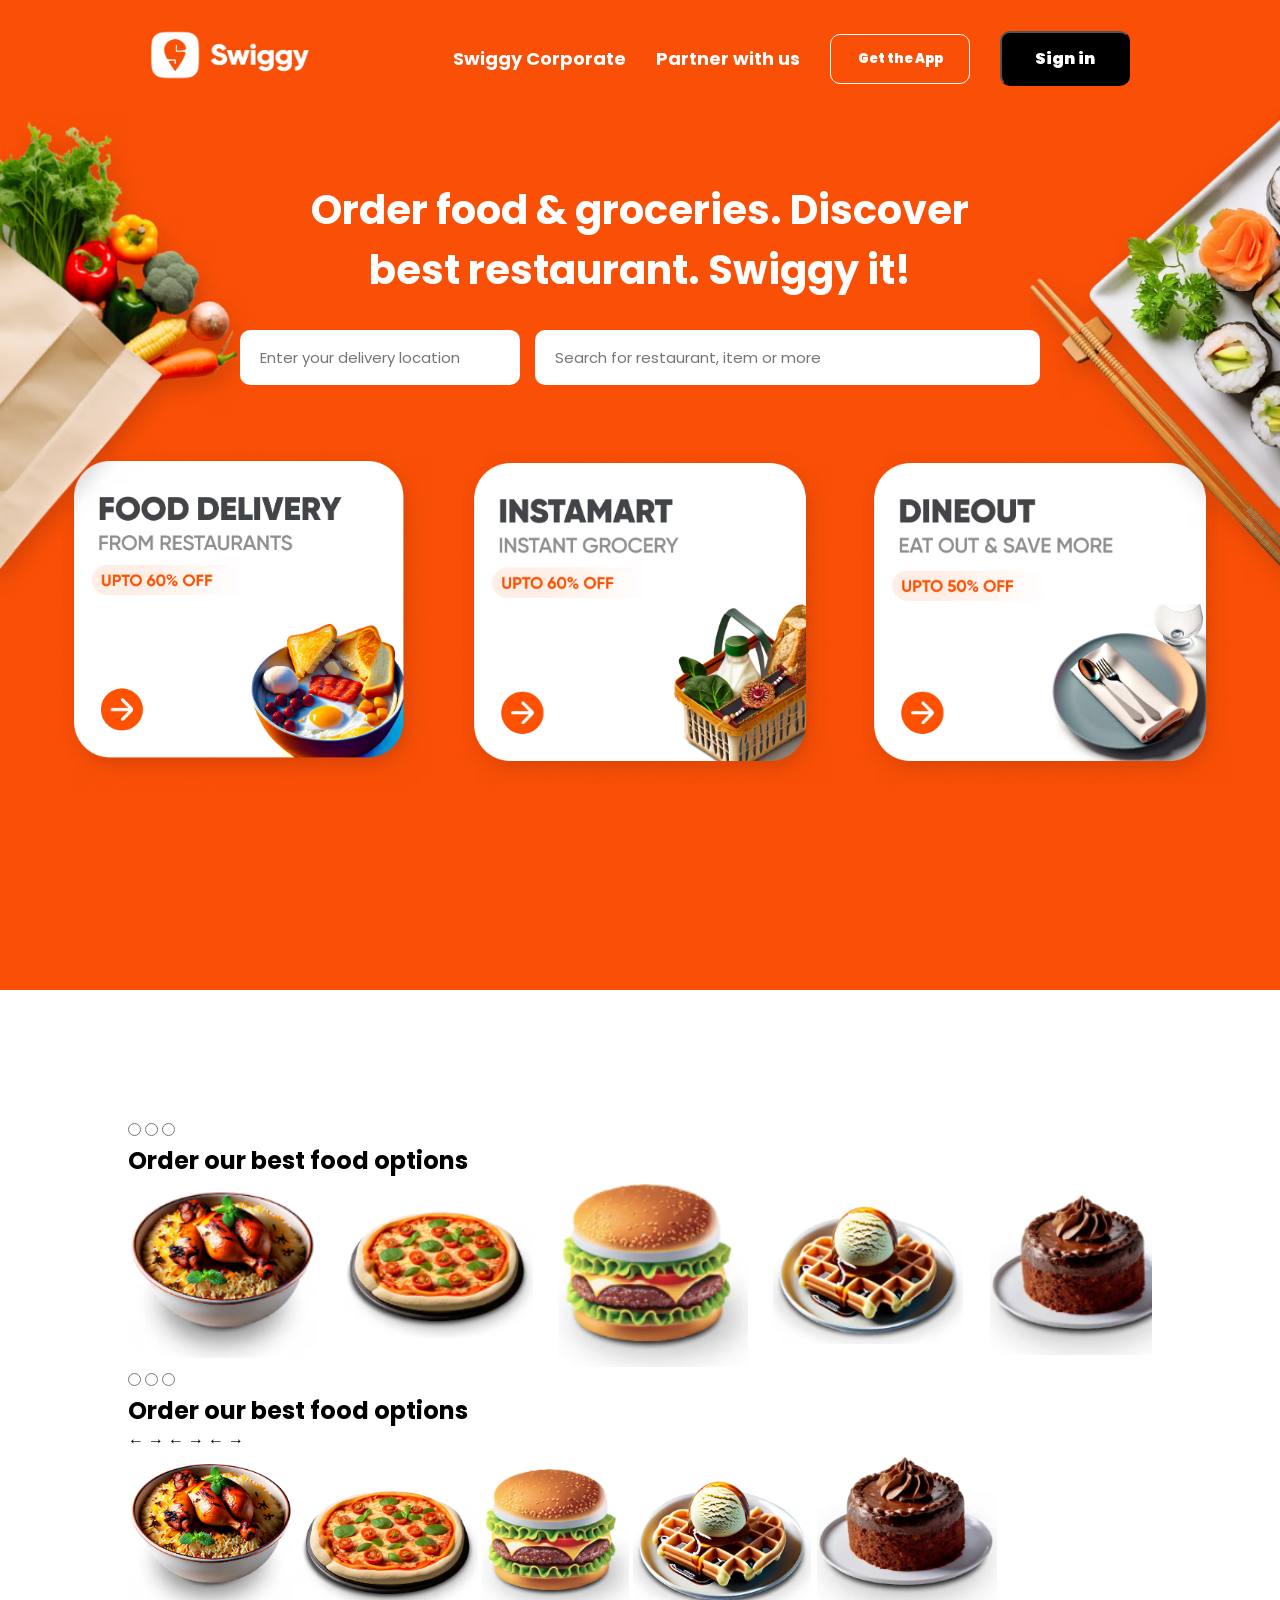
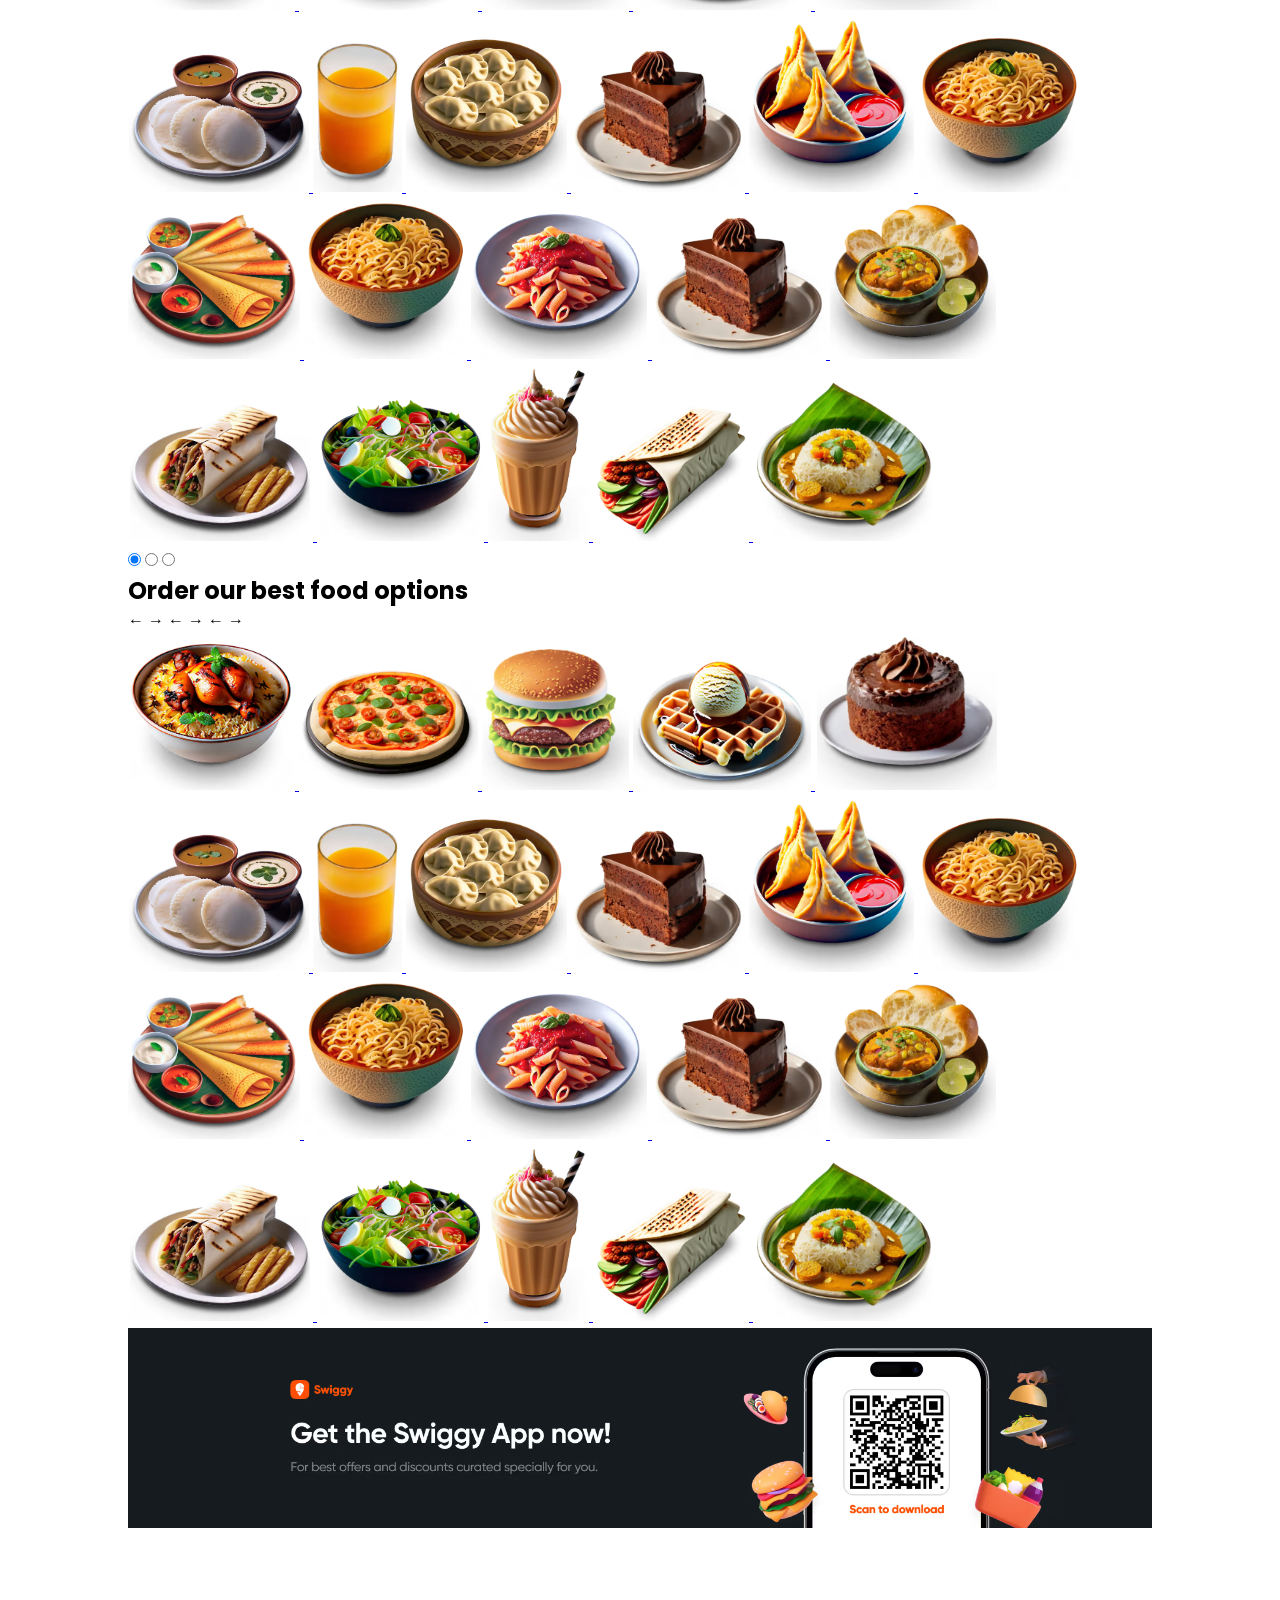
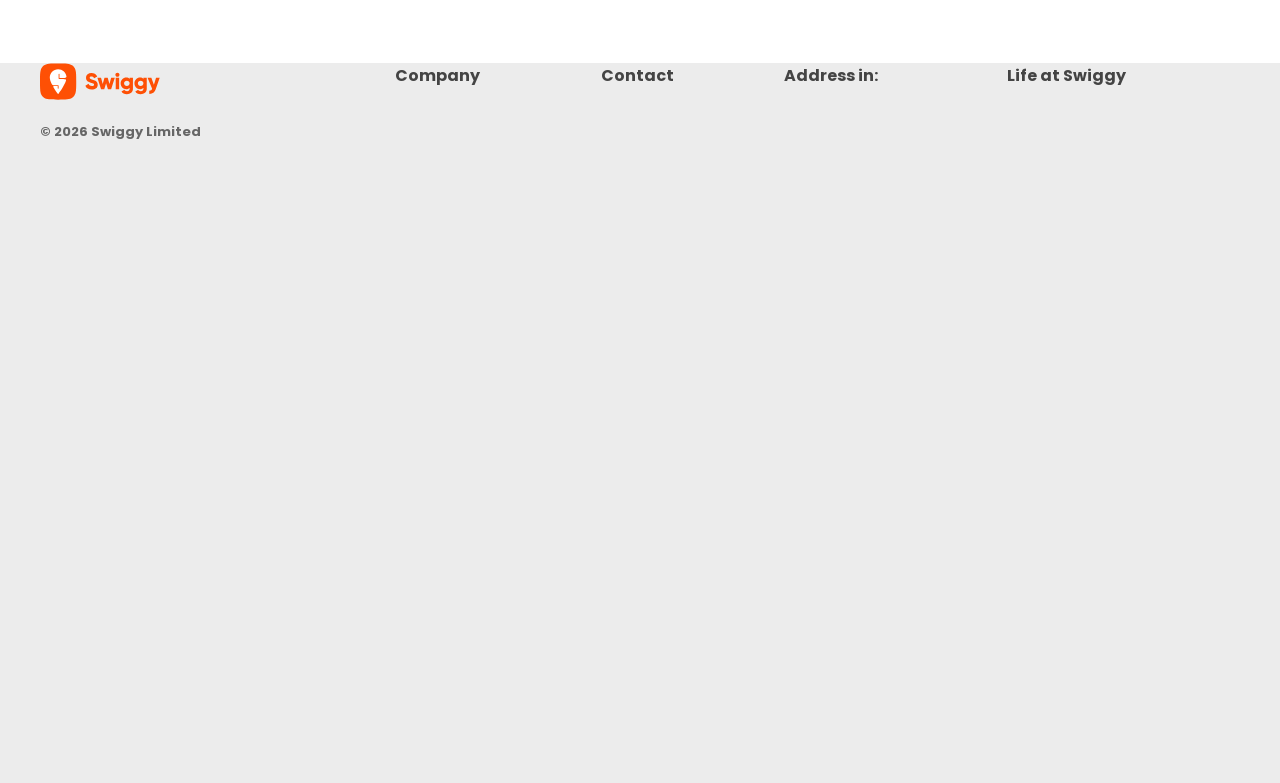
==== commit 25791175: "lets finish this by tmro" ====
--- a/index.html
+++ b/index.html
@@ -1,5 +1,6 @@
 <!DOCTYPE html>
 <html lang="en">
+
 <head>
     <meta charset="UTF-8">
     <meta name="viewport" content="width=device-width, initial-scale=1.0">
@@ -7,23 +8,23 @@
     <link rel="stylesheet" href="./index.css">
 
     <link rel="preconnect" href="https://fonts.googleapis.com">
-<link rel="preconnect" href="https://fonts.gstatic.com" crossorigin>
-
-<link href="https://fonts.googleapis.com/css2?family=Poppins:wght@400;500;600;700;800&display=swap" rel="stylesheet">
+    <link rel="preconnect" href="https://fonts.gstatic.com" crossorigin>
+
+    <link href="https://fonts.googleapis.com/css2?family=Poppins:wght@400;500;600;700;800&display=swap"
+        rel="stylesheet">
 
 </head>
+
 <body>
-    <div id="header">
-      
-<!-- TOP NAVIGATION -->
+<div id="header">
+
+        <!-- TOP NAVIGATION -->
 
         <div id="header-top">
             <a href="https://www.swiggy.com/" target="_blank">
-                <img id="logo"
-                     src="./images/swiggy_logo_white.avif"
-                     alt="Swiggy">
+                <img id="logo" src="./images/swiggy_logo_white.avif" alt="Swiggy">
             </a>
-<!-- NAVIGATION LIST -->
+            <!-- NAVIGATION LIST -->
 
             <div id="container">
                 <span>Swiggy Corporate</span>
@@ -33,611 +34,467 @@
             </div>
         </div>
 
-<!-- LEFT IMAGE -->
-         
-        <img id="veggies"
-             src="./images/Veggies_new.avif"
-             alt="veggies image">
-
-<!-- MAIN HEADING -->
+        <!-- LEFT IMAGE -->
+
+        <img id="veggies" src="./images/Veggies_new.avif" alt="veggies image">
+
+        <!-- MAIN HEADING -->
         <h1>
             Order food & groceries. Discover <br>
             best restaurant. Swiggy it!
         </h1>
 
-<!-- RIGHT IMAGE -->
-        <img id="sushi"
-             src="./images/Sushi_replace.avif"
-             alt="sushi image">
-
-<!-- SEARCH BOXES/ -->
+        <!-- RIGHT IMAGE -->
+        <img id="sushi" src="./images/Sushi_replace.avif" alt="sushi image">
+
+        <!-- SEARCH BOXES/ -->
         <div id="search-container">
-            <input id="location-input"
-                type="text"
-                placeholder="Enter your delivery location">
-
-            <input id="search-input"
-                type="text"
-                placeholder="Search for restaurant, item or more">
-        </div>
-
-<!-- HEADER BOTTOM 3 IMAGES -->
-       
+            <input id="location-input" type="text" placeholder="Enter your delivery location">
+            <input id="search-input" type="text" placeholder="Search for restaurant, item or more">
+        </div>
+
+        <!-- HEADER BOTTOM 3 IMAGES -->
+
         <div id="images3">
 
 
-<!-- FOOD DELIVERY -->
+            <!-- FOOD DELIVERY -->
 
             <a href="https://www.swiggy.com/restaurants" target="_blank">
                 <img class="im3" src="./images/ec86a309-9b06-48e2-9adc-35753f06bc0a_Food3BU.avif" alt="FOOD DELIVERY">
             </a>
-<!-- INSTAMART -->
-            
+            <!-- INSTAMART -->
+
             <a href="https://www.swiggy.com/instamart?entryId=1234&entryName=mainTileEntry4&v=1" target="_blank">
                 <img class="im3" src="./images/b5c57bbf-df54-4dad-95d1-62e3a7a8424d_IM3BU.avif" alt="INSTAMART">
             </a>
-<!-- DINEOUT -->
- 
+            <!-- DINEOUT -->
+
             <a href="https://www.swiggy.com/dineout" target="_blank">
                 <img class="im3" src="./images/b6d9b7ab-91c7-4f72-9bf2-fcd4ceec3537_DO3BU.avif" alt="DINEOUT">
             </a>
         </div>
     </div>
-
-<!--============================================================================                                MIDDLE BLOCK =============================================================================-->
+    <!--============================================================================                                MIDDLE BLOCK =============================================================================-->
 <div id="menu">
-                           <!-- MENT ITEMS -->
+        <!-- MENT ITEMS -->
         <!--====================================================================
                               first scroling
         ========================================================================-->
 
-    <div id="options-section">
-
-    <!-- ================= RADIO CONTROLS ================= -->
-
-    <input type="radio" name="food-slide" id="food1" checked>
-    <input type="radio" name="food-slide" id="food2">
-    <input type="radio" name="food-slide" id="food3">
-
-
-    <!-- ================= HEADER ================= -->
-
-    <div id="options-header">
-
-        <h2>Order our best food options</h2>
-
-        <div id="s1arrows">
-
-            <!-- Slide 1 -->
-            <label for="food1" class="arrow slide1-left">←</label>
-            <label for="food2" class="arrow slide1-right">→</label>
-
-            <!-- Slide 2 -->
-            <label for="food1" class="arrow slide2-left">←</label>
-            <label for="food3" class="arrow slide2-right">→</label>
-
-            <!-- Slide 3 -->
-            <label for="food2" class="arrow slide3-left">←</label>
-            <label for="food3" class="arrow slide3-right">→</label>
-
-        </div>
-
-    </div>
-
-
-    <!-- ================= IMAGE SLIDER ================= -->
-
-    <div id="scroll1">
-
-        <div id="scroll1-track">
-
-            <a href="#">
-                <img class="s1"
-                     src="./images/food_images/food_images/biryani.png"
-                     alt="Biryani">
-            </a>
-
-            <a href="#">
-                <img class="s1"
-                     src="./images/food_images/food_images/pizza.png"
-                     alt="Pizza">
-            </a>
-
-            <a href="#">
-                <img class="s1"
-                     src="./images/food_images/food_images/burger.png"
-                     alt="Burger">
-            </a>
-
-            <a href="#">
-                <img class="s1"
-                     src="./images/food_images/food_images/desserts.png"
-                     alt="Desserts">
-            </a>
-
-            <a href="#">
-                <img class="s1"
-                     src="./images/food_images/food_images/cake.png"
-                     alt="Cake">
-            </a>
-
-            <a href="#">
-                <img class="s1"
-                     src="./images/food_images/food_images/idli.png"
-                     alt="Idli">
-            </a>
-
-            <a href="#">
-                <img class="s1"
-                     src="./images/food_images/food_images/juice.png"
-                     alt="Juice">
-            </a>
-
-            <a href="#">
-                <img class="s1"
-                     src="./images/food_images/food_images/momo.png"
-                     alt="Momo">
-            </a>
-
-            <a href="#">
-                <img class="s1"
-                     src="./images/food_images/food_images/pastry.png"
-                     alt="Pastry">
-            </a>
-
-            <a href="#">
-                <img class="s1"
-                     src="./images/food_images/food_images/samosa.png"
-                     alt="Samosa">
-            </a>
-
-            <a href="#">
-                <img class="s1"
-                     src="./images/food_images_2/food_images_2/chinese.png"
-                     alt="Chinese">
-            </a>
-
-            <a href="#">
-                <img class="s1"
-                     src="./images/food_images_2/food_images_2/dosa.png"
-                     alt="Dosa">
-            </a>
-
-            <a href="#">
-                <img class="s1"
-                     src="./images/food_images_2/food_images_2/noodles.png"
-                     alt="Noodles">
-            </a>
-
-            <a href="#">
-                <img class="s1"
-                     src="./images/food_images_2/food_images_2/pasta.png"
-                     alt="Pasta">
-            </a>
-
-            <a href="#">
-                <img class="s1"
-                     src="./images/food_images_2/food_images_2/pastry.png"
-                     alt="Pastry">
-            </a>
-
-            <a href="#">
-                <img class="s1"
-                     src="./images/food_images_2/food_images_2/pav_bhaji.png"
-                     alt="Pav Bhaji">
-            </a>
-
-            <a href="#">
-                <img class="s1"
-                     src="./images/food_images_2/food_images_2/rolls.png"
-                     alt="Rolls">
-            </a>
-
-            <a href="#">
-                <img class="s1"
-                     src="./images/food_images_2/food_images_2/salad.png"
-                     alt="Salad">
-            </a>
-
-            <a href="#">
-                <img class="s1"
-                     src="./images/food_images_2/food_images_2/shake.png"
-                     alt="Shake">
-            </a>
-
-            <a href="#">
-                <img class="s1"
-                     src="./images/food_images_2/food_images_2/shawarma.png"
-                     alt="Shawarma">
-            </a>
-
-            <a href="#">
-                <img class="s1"
-                     src="./images/food_images_2/food_images_2/south_indian.png"
-                     alt="South Indian">
-            </a>
-
-        </div>
-
-    </div>
-
-
-    <!--====================================================================
-                              second scroling
-    ========================================================================                                                                            -->
-    <div id="second-section">
-
-    <!-- ================= RADIO CONTROLS ================= -->
-
-    <input type="radio" name="food-slide" id="food1" checked>
-    <input type="radio" name="food-slide" id="food2">
-    <input type="radio" name="food-slide" id="food3">
-
-
-    <!-- ================= HEADER ================= -->
-
-    <div id="second-header">
-
-        <h2>Order our best food options</h2>
-
-        <div id="s2arrows">
-
-            <!-- Slide 1 -->
-            <label for="food1" class="arrow slide1-left">←</label>
-            <label for="food2" class="arrow slide1-right">→</label>
-
-            <!-- Slide 2 -->
-            <label for="food1" class="arrow slide2-left">←</label>
-            <label for="food3" class="arrow slide2-right">→</label>
-
-            <!-- Slide 3 -->
-            <label for="food2" class="arrow slide3-left">←</label>
-            <label for="food3" class="arrow slide3-right">→</label>
-
-        </div>
-
-    </div>
-
-
-    <!-- ================= IMAGE SLIDER ================= -->
-
-    <div id="scroll2">
-
-        <div id="scroll2-track">
-
-            <a href="#">
-                <img class="s2"
-                     src="./images/food_images/food_images/biryani.png"
-                     alt="Biryani">
-            </a>
-
-            <a href="#">
-                <img class="s2"
-                     src="./images/food_images/food_images/pizza.png"
-                     alt="Pizza">
-            </a>
-
-            <a href="#">
-                <img class="s2"
-                     src="./images/food_images/food_images/burger.png"
-                     alt="Burger">
-            </a>
-
-            <a href="#">
-                <img class="s2"
-                     src="./images/food_images/food_images/desserts.png"
-                     alt="Desserts">
-            </a>
-
-            <a href="#">
-                <img class="s2"
-                     src="./images/food_images/food_images/cake.png"
-                     alt="Cake">
-            </a>
-
-            <a href="#">
-                <img class="s2"
-                     src="./images/food_images/food_images/idli.png"
-                     alt="Idli">
-            </a>
-
-            <a href="#">
-                <img class="s2"
-                     src="./images/food_images/food_images/juice.png"
-                     alt="Juice">
-            </a>
-
-            <a href="#">
-                <img class="s2"
-                     src="./images/food_images/food_images/momo.png"
-                     alt="Momo">
-            </a>
-
-            <a href="#">
-                <img class="s2"
-                     src="./images/food_images/food_images/pastry.png"
-                     alt="Pastry">
-            </a>
-
-            <a href="#">
-                <img class="s2"
-                     src="./images/food_images/food_images/samosa.png"
-                     alt="Samosa">
-            </a>
-
-            <a href="#">
-                <img class="s2"
-                     src="./images/food_images_2/food_images_2/chinese.png"
-                     alt="Chinese">
-            </a>
-
-            <a href="#">
-                <img class="s2"
-                     src="./images/food_images_2/food_images_2/dosa.png"
-                     alt="Dosa">
-            </a>
-
-            <a href="#">
-                <img class="s2"
-                     src="./images/food_images_2/food_images_2/noodles.png"
-                     alt="Noodles">
-            </a>
-
-            <a href="#">
-                <img class="s2"
-                     src="./images/food_images_2/food_images_2/pasta.png"
-                     alt="Pasta">
-            </a>
-
-            <a href="#">
-                <img class="s2"
-                     src="./images/food_images_2/food_images_2/pastry.png"
-                     alt="Pastry">
-            </a>
-
-            <a href="#">
-                <img class="s2"
-                     src="./images/food_images_2/food_images_2/pav_bhaji.png"
-                     alt="Pav Bhaji">
-            </a>
-
-            <a href="#">
-                <img class="s2"
-                     src="./images/food_images_2/food_images_2/rolls.png"
-                     alt="Rolls">
-            </a>
-
-            <a href="#">
-                <img class="s2"
-                     src="./images/food_images_2/food_images_2/salad.png"
-                     alt="Salad">
-            </a>
-
-            <a href="#">
-                <img class="s2"
-                     src="./images/food_images_2/food_images_2/shake.png"
-                     alt="Shake">
-            </a>
-
-            <a href="#">
-                <img class="s2"
-                     src="./images/food_images_2/food_images_2/shawarma.png"
-                     alt="Shawarma">
-            </a>
-
-            <a href="#">
-                <img class="s2"
-                     src="./images/food_images_2/food_images_2/south_indian.png"
-                     alt="South Indian">
-            </a>
-
-        </div>
-
-    </div>
-
-
-
-    <!--====================================================================
+        <div id="first-section">
+
+            <!-- ================= RADIO CONTROLS ================= -->
+
+            <input type="radio" name="food-slide" id="food1" checked>
+            <input type="radio" name="food-slide" id="food2">
+            <input type="radio" name="food-slide" id="food3">
+
+
+            <!-- ================= HEADER ================= -->
+
+            <div id="first-header">
+
+                <h2>Order our best food options</h2>
+
+                <div id="s1arrows">
+
+                    <!-- Slide 1 -->
+                    <label for="food1" class="arrow slide1-left">←</label>
+                    <label for="food2" class="arrow slide1-right">→</label>
+
+                    <!-- Slide 2 -->
+                    <label for="food1" class="arrow slide2-left">←</label>
+                    <label for="food3" class="arrow slide2-right">→</label>
+
+                    <!-- Slide 3 -->
+                    <label for="food2" class="arrow slide3-left">←</label>
+                    <label for="food3" class="arrow slide3-right">→</label>
+
+                </div>
+
+            </div>
+
+
+            <!-- ================= IMAGE SLIDER ================= -->
+            <div id="scroll1">
+
+                <div id="scroll1-track">
+
+                    <a href="#">
+                        <img class="s1" src="./images/food_images/food_images/biryani.png" alt="Biryani">
+                    </a>
+
+                    <a href="#">
+                        <img class="s1" src="./images/food_images/food_images/pizza.png" alt="Pizza">
+                    </a>
+
+                    <a href="#">
+                        <img class="s1" src="./images/food_images/food_images/burger.png" alt="Burger">
+                    </a>
+
+                    <a href="#">
+                        <img class="s1" src="./images/food_images/food_images/desserts.png" alt="Desserts">
+                    </a>
+
+                    <a href="#">
+                        <img class="s1" src="./images/food_images/food_images/cake.png" alt="Cake">
+                    </a>
+
+                    <a href="#">
+                        <img class="s1" src="./images/food_images/food_images/idli.png" alt="Idli">
+                    </a>
+
+                    <a href="#">
+                        <img class="s1" src="./images/food_images/food_images/juice.png" alt="Juice">
+                    </a>
+
+                    <a href="#">
+                        <img class="s1" src="./images/food_images/food_images/momo.png" alt="Momo">
+                    </a>
+
+                    <a href="#">
+                        <img class="s1" src="./images/food_images/food_images/pastry.png" alt="Pastry">
+                    </a>
+
+                    <a href="#">
+                        <img class="s1" src="./images/food_images/food_images/samosa.png" alt="Samosa">
+                    </a>
+
+                    <a href="#">
+                        <img class="s1" src="./images/food_images_2/food_images_2/chinese.png" alt="Chinese">
+                    </a>
+
+                    <a href="#">
+                        <img class="s1" src="./images/food_images_2/food_images_2/dosa.png" alt="Dosa">
+                    </a>
+
+                    <a href="#">
+                        <img class="s1" src="./images/food_images_2/food_images_2/noodles.png" alt="Noodles">
+                    </a>
+
+                    <a href="#">
+                        <img class="s1" src="./images/food_images_2/food_images_2/pasta.png" alt="Pasta">
+                    </a>
+
+                    <a href="#">
+                        <img class="s1" src="./images/food_images_2/food_images_2/pastry.png" alt="Pastry">
+                    </a>
+
+                    <a href="#">
+                        <img class="s1" src="./images/food_images_2/food_images_2/pav_bhaji.png" alt="Pav Bhaji">
+                    </a>
+
+                    <a href="#">
+                        <img class="s1" src="./images/food_images_2/food_images_2/rolls.png" alt="Rolls">
+                    </a>
+
+                    <a href="#">
+                        <img class="s1" src="./images/food_images_2/food_images_2/salad.png" alt="Salad">
+                    </a>
+
+                    <a href="#">
+                        <img class="s1" src="./images/food_images_2/food_images_2/shake.png" alt="Shake">
+                    </a>
+
+                    <a href="#">
+                        <img class="s1" src="./images/food_images_2/food_images_2/shawarma.png" alt="Shawarma">
+                    </a>
+
+                    <a href="#">
+                        <img class="s1" src="./images/food_images_2/food_images_2/south_indian.png" alt="South Indian">
+                    </a>
+
+                </div>
+
+            </div>
+        </div>
+        <!--====================================================================
+                                  second scroling
+        ========================================================================                                                                            -->
+        <div id="second-section">
+
+            <!-- ================= RADIO CONTROLS ================= -->
+
+            <input type="radio" name="food-slide" id="food1" checked>
+            <input type="radio" name="food-slide" id="food2">
+            <input type="radio" name="food-slide" id="food3">
+
+
+            <!-- ================= HEADER ================= -->
+
+            <div id="second-header">
+
+                <h2>Order our best food options</h2>
+
+                <div id="s2arrows">
+
+                    <!-- Slide 1 -->
+                    <label for="food1" class="arrow slide1-left">←</label>
+                    <label for="food2" class="arrow slide1-right">→</label>
+
+                    <!-- Slide 2 -->
+                    <label for="food1" class="arrow slide2-left">←</label>
+                    <label for="food3" class="arrow slide2-right">→</label>
+
+                    <!-- Slide 3 -->
+                    <label for="food2" class="arrow slide3-left">←</label>
+                    <label for="food3" class="arrow slide3-right">→</label>
+
+                </div>
+            </div>
+
+        </div>
+
+
+        <!-- ================= IMAGE SLIDER ================= -->
+
+        <div id="scroll2">
+
+            <div id="scroll2-track">
+
+                <a href="#">
+                    <img class="s2" src="./images/food_images/food_images/biryani.png" alt="Biryani">
+                </a>
+
+                <a href="#">
+                    <img class="s2" src="./images/food_images/food_images/pizza.png" alt="Pizza">
+                </a>
+
+                <a href="#">
+                    <img class="s2" src="./images/food_images/food_images/burger.png" alt="Burger">
+                </a>
+
+                <a href="#">
+                    <img class="s2" src="./images/food_images/food_images/desserts.png" alt="Desserts">
+                </a>
+
+                <a href="#">
+                    <img class="s2" src="./images/food_images/food_images/cake.png" alt="Cake">
+                </a>
+
+                <a href="#">
+                    <img class="s2" src="./images/food_images/food_images/idli.png" alt="Idli">
+                </a>
+
+                <a href="#">
+                    <img class="s2" src="./images/food_images/food_images/juice.png" alt="Juice">
+                </a>
+
+                <a href="#">
+                    <img class="s2" src="./images/food_images/food_images/momo.png" alt="Momo">
+                </a>
+
+                <a href="#">
+                    <img class="s2" src="./images/food_images/food_images/pastry.png" alt="Pastry">
+                </a>
+
+                <a href="#">
+                    <img class="s2" src="./images/food_images/food_images/samosa.png" alt="Samosa">
+                </a>
+
+                <a href="#">
+                    <img class="s2" src="./images/food_images_2/food_images_2/chinese.png" alt="Chinese">
+                </a>
+
+                <a href="#">
+                    <img class="s2" src="./images/food_images_2/food_images_2/dosa.png" alt="Dosa">
+                </a>
+
+                <a href="#">
+                    <img class="s2" src="./images/food_images_2/food_images_2/noodles.png" alt="Noodles">
+                </a>
+
+                <a href="#">
+                    <img class="s2" src="./images/food_images_2/food_images_2/pasta.png" alt="Pasta">
+                </a>
+
+                <a href="#">
+                    <img class="s2" src="./images/food_images_2/food_images_2/pastry.png" alt="Pastry">
+                </a>
+
+                <a href="#">
+                    <img class="s2" src="./images/food_images_2/food_images_2/pav_bhaji.png" alt="Pav Bhaji">
+                </a>
+
+                <a href="#">
+                    <img class="s2" src="./images/food_images_2/food_images_2/rolls.png" alt="Rolls">
+                </a>
+
+                <a href="#">
+                    <img class="s2" src="./images/food_images_2/food_images_2/salad.png" alt="Salad">
+                </a>
+
+                <a href="#">
+                    <img class="s2" src="./images/food_images_2/food_images_2/shake.png" alt="Shake">
+                </a>
+
+                <a href="#">
+                    <img class="s2" src="./images/food_images_2/food_images_2/shawarma.png" alt="Shawarma">
+                </a>
+
+                <a href="#">
+                    <img class="s2" src="./images/food_images_2/food_images_2/south_indian.png" alt="South Indian">
+                </a>
+
+            </div>
+
+        </div>
+
+
+
+        <!--====================================================================
                               third scroling
     ====================================================================  -->
-    <div id="third-section">
-
-        <!-- ================= RADIO CONTROLS ================= -->
-
-        <input type="radio" name="food-slide" id="food1" checked>
-        <input type="radio" name="food-slide" id="food2">
-        <input type="radio" name="food-slide" id="food3">
-
-
-        <!-- ================= HEADER ================= -->
-
-        <div id="third-header">
-
-            <h2>Order our best food options</h2>
-
-        <div id="s3arrows">
-
-            <!-- Slide 1 -->
-            <label for="food1" class="arrow slide1-left">←</label>
-            <label for="food2" class="arrow slide1-right">→</label>
-
-            <!-- Slide 2 -->
-            <label for="food1" class="arrow slide2-left">←</label>
-            <label for="food3" class="arrow slide2-right">→</label>
-
-            <!-- Slide 3 -->
-            <label for="food2" class="arrow slide3-left">←</label>
-            <label for="food3" class="arrow slide3-right">→</label>
-
-        </div>
+        <div id="third-section">
+
+            <!-- ================= RADIO CONTROLS ================= -->
+
+            <input type="radio" name="food-slide" id="food1" checked>
+            <input type="radio" name="food-slide" id="food2">
+            <input type="radio" name="food-slide" id="food3">
+
+
+            <!-- ================= HEADER ================= -->
+
+            <div id="third-header">
+
+                <h2>Order our best food options</h2>
+
+                <div id="s3arrows">
+
+                    <!-- Slide 1 -->
+                    <label for="food1" class="arrow slide1-left">←</label>
+                    <label for="food2" class="arrow slide1-right">→</label>
+
+                    <!-- Slide 2 -->
+                    <label for="food1" class="arrow slide2-left">←</label>
+                    <label for="food3" class="arrow slide2-right">→</label>
+
+                    <!-- Slide 3 -->
+                    <label for="food2" class="arrow slide3-left">←</label>
+                    <label for="food3" class="arrow slide3-right">→</label>
+
+                </div>
+
+            </div>
+        </div>
+
+        <!-- ================= IMAGE SLIDER ================= -->
+
+        <div id="scroll3">
+
+            <div id="scroll3-track">
+
+                <a href="#">
+                    <img class="s3" src="./images/food_images/food_images/biryani.png" alt="Biryani">
+                </a>
+
+                <a href="#">
+                    <img class="s3" src="./images/food_images/food_images/pizza.png" alt="Pizza">
+                </a>
+
+                <a href="#">
+                    <img class="s3" src="./images/food_images/food_images/burger.png" alt="Burger">
+                </a>
+
+                <a href="#">
+                    <img class="s3" src="./images/food_images/food_images/desserts.png" alt="Desserts">
+                </a>
+
+                <a href="#">
+                    <img class="s3" src="./images/food_images/food_images/cake.png" alt="Cake">
+                </a>
+
+                <a href="#">
+                    <img class="s3" src="./images/food_images/food_images/idli.png" alt="Idli">
+                </a>
+
+                <a href="#">
+                    <img class="s3" src="./images/food_images/food_images/juice.png" alt="Juice">
+                </a>
+
+                <a href="#">
+                    <img class="s3" src="./images/food_images/food_images/momo.png" alt="Momo">
+                </a>
+
+                <a href="#">
+                    <img class="s3" src="./images/food_images/food_images/pastry.png" alt="Pastry">
+                </a>
+
+                <a href="#">
+                    <img class="s3" src="./images/food_images/food_images/samosa.png" alt="Samosa">
+                </a>
+
+                <a href="#">
+                    <img class="s3" src="./images/food_images_2/food_images_2/chinese.png" alt="Chinese">
+                </a>
+
+                <a href="#">
+                    <img class="s3" src="./images/food_images_2/food_images_2/dosa.png" alt="Dosa">
+                </a>
+
+                <a href="#">
+                    <img class="s3" src="./images/food_images_2/food_images_2/noodles.png" alt="Noodles">
+                </a>
+
+                <a href="#">
+                    <img class="s3" src="./images/food_images_2/food_images_2/pasta.png" alt="Pasta">
+                </a>
+
+                <a href="#">
+                    <img class="s3" src="./images/food_images_2/food_images_2/pastry.png" alt="Pastry">
+                </a>
+
+                <a href="#">
+                    <img class="s3" src="./images/food_images_2/food_images_2/pav_bhaji.png" alt="Pav Bhaji">
+                </a>
+
+                <a href="#">
+                    <img class="s3" src="./images/food_images_2/food_images_2/rolls.png" alt="Rolls">
+                </a>
+
+                <a href="#">
+                    <img class="s3" src="./images/food_images_2/food_images_2/salad.png" alt="Salad">
+                </a>
+
+                <a href="#">
+                    <img class="s3" src="./images/food_images_2/food_images_2/shake.png" alt="Shake">
+                </a>
+
+                <a href="#">
+                    <img class="s3" src="./images/food_images_2/food_images_2/shawarma.png" alt="Shawarma">
+                </a>
+
+                <a href="#">
+                    <img class="s3" src="./images/food_images_2/food_images_2/south_indian.png" alt="South Indian">
+                </a>
+
+            </div>
+
+        </div>
+
+
+
+
+        <img id="banneer" src="./images/App_download_banner.avif" alt="App_download_banner" height="80px" width="100%">
 
     </div>
-
-
-    <!-- ================= IMAGE SLIDER ================= -->
-
-    <div id="scroll3">
-
-        <div id="scroll3-track">
-
-            <a href="#">
-                <img class="s3"
-                     src="./images/food_images/food_images/biryani.png"
-                     alt="Biryani">
-            </a>
-
-            <a href="#">
-                <img class="s3"
-                     src="./images/food_images/food_images/pizza.png"
-                     alt="Pizza">
-            </a>
-
-            <a href="#">
-                <img class="s3"
-                     src="./images/food_images/food_images/burger.png"
-                     alt="Burger">
-            </a>
-
-            <a href="#">
-                <img class="s3"
-                     src="./images/food_images/food_images/desserts.png"
-                     alt="Desserts">
-            </a>
-
-            <a href="#">
-                <img class="s3"
-                     src="./images/food_images/food_images/cake.png"
-                     alt="Cake">
-            </a>
-
-            <a href="#">
-                <img class="s3"
-                     src="./images/food_images/food_images/idli.png"
-                     alt="Idli">
-            </a>
-
-            <a href="#">
-                <img class="s3"
-                     src="./images/food_images/food_images/juice.png"
-                     alt="Juice">
-            </a>
-
-            <a href="#">
-                <img class="s3"
-                     src="./images/food_images/food_images/momo.png"
-                     alt="Momo">
-            </a>
-
-            <a href="#">
-                <img class="s3"
-                     src="./images/food_images/food_images/pastry.png"
-                     alt="Pastry">
-            </a>
-
-            <a href="#">
-                <img class="s3"
-                     src="./images/food_images/food_images/samosa.png"
-                     alt="Samosa">
-            </a>
-
-            <a href="#">
-                <img class="s3"
-                     src="./images/food_images_2/food_images_2/chinese.png"
-                     alt="Chinese">
-            </a>
-
-            <a href="#">
-                <img class="s3"
-                     src="./images/food_images_2/food_images_2/dosa.png"
-                     alt="Dosa">
-            </a>
-
-            <a href="#">
-                <img class="s3"
-                     src="./images/food_images_2/food_images_2/noodles.png"
-                     alt="Noodles">
-            </a>
-
-            <a href="#">
-                <img class="s3"
-                     src="./images/food_images_2/food_images_2/pasta.png"
-                     alt="Pasta">
-            </a>
-
-            <a href="#">
-                <img class="s3"
-                     src="./images/food_images_2/food_images_2/pastry.png"
-                     alt="Pastry">
-            </a>
-
-            <a href="#">
-                <img class="s3"
-                     src="./images/food_images_2/food_images_2/pav_bhaji.png"
-                     alt="Pav Bhaji">
-            </a>
-
-            <a href="#">
-                <img class="s3"
-                     src="./images/food_images_2/food_images_2/rolls.png"
-                     alt="Rolls">
-            </a>
-
-            <a href="#">
-                <img class="s3"
-                     src="./images/food_images_2/food_images_2/salad.png"
-                     alt="Salad">
-            </a>
-
-            <a href="#">
-                <img class="s3"
-                     src="./images/food_images_2/food_images_2/shake.png"
-                     alt="Shake">
-            </a>
-
-            <a href="#">
-                <img class="s3"
-                     src="./images/food_images_2/food_images_2/shawarma.png"
-                     alt="Shawarma">
-            </a>
-
-            <a href="#">
-                <img class="s3"
-                     src="./images/food_images_2/food_images_2/south_indian.png"
-                     alt="South Indian">
-            </a>
-
-        </div>
-
-    </div>
-
+    <!-- ================================================================================                                FOOTER BLOCK 
+    =========================================================================== -->
+<div id="footer">
+        <table>
+            <tr>
+                <th>
+                    <img id="footerlogo" src="./images/footer logo.svg" alt="Swiggy">
+                    <h6>© 2026 Swiggy Limited</h6>
+                </th>
+
+                <th>Company</th>
+                <th>Contact</th>
+                <th>Address in:</th>
+                <th>Life at Swiggy</th>
+            </tr>
+        </table>
 </div>
-    
-
-    <img id="banneer" src="./images/App_download_banner.avif" alt="App_download_banner" height="80px" width="100%">       
-    
-</div>
-<!-- ================================================================================                                FOOTER BLOCK 
- =========================================================================== -->
-    <div id="footer">
-    <table>
-        <tr>
-            <th>
-                <img id="footerlogo"
-                     src="./images/footer logo.svg"
-                     alt="Swiggy">
-                <h6>© 2026 Swiggy Limited</h6>
-            </th>
-
-            <th>Company</th>
-            <th>Contact</th>
-            <th>Address in:</th>
-            <th>Life at Swiggy</th>
-        </tr>
-    </table>
-    </div>
-
-
-
-    
-    </div>
-</body>
+</body>
--- a/index.css
+++ b/index.css
@@ -158,7 +158,7 @@
 /* ================= MENU ================= */
 #menu {
     width: 80vw;
-    height: 100vh;
+    min-height: 100vh;
     background-color: white;
     margin: 10vw;
     
@@ -175,9 +175,9 @@
    =======================================================================
 */
 
-/* =========================================
-   OPTIONS SECTION
-========================================= */
+/*  =========================================
+            OPTIONS SECTION
+    ========================================= */
 
 #options-section {
     width: 100%;
@@ -187,18 +187,18 @@
 }
 
 
-/* =========================================
-   HIDE RADIO BUTTONS
-========================================= */
+/*  =========================================
+            HIDE RADIO BUTTONS
+    ========================================= */
 
 #options-section > input {
     display: none;
 }
 
 
-/* =========================================
-   HEADER
-========================================= */
+/*  =========================================
+                    HEADER
+    ========================================= */
 
 #options-header {
     display: flex;
@@ -219,9 +219,9 @@
 }
 
 
-/* =========================================
-   ARROWS CONTAINER
-========================================= */
+/*  =========================================
+                ARROWS CONTAINER
+    ========================================= */
 
 #s1arrows {
     display: flex;
@@ -231,9 +231,9 @@
 }
 
 
-/* =========================================
-   ALL ARROWS HIDDEN
-========================================= */
+/*  =========================================
+                ALL ARROWS HIDDEN
+    ========================================= */
 
 #s1arrows .arrow {
     display: none;
@@ -267,9 +267,9 @@
 }
 
 
-/* =========================================
-   SLIDE 1
-========================================= */
+/*  =========================================
+                SLIDE 1
+    ========================================= */
 
 #food1:checked ~ #options-header
 #s1arrows .slide1-left,
@@ -281,9 +281,9 @@
 }
 
 
-/* =========================================
-   SLIDE 2
-========================================= */
+/*  =========================================
+                SLIDE 2
+    ========================================= */
 
 #food2:checked ~ #options-header
 #s1arrows .slide2-left,
@@ -295,9 +295,9 @@
 }
 
 
-/* =========================================
-   SLIDE 3
-========================================= */
+/*  =========================================
+                SLIDE 3
+    ========================================= */
 
 #food3:checked ~ #options-header
 #s1arrows .slide3-left,
@@ -309,9 +309,9 @@
 }
 
 
-/* =========================================
-   IMAGE WINDOW
-========================================= */
+/*  =========================================
+                IMAGE WINDOW
+    ========================================= */
 
 #scroll1 {
     width: 100%;
@@ -320,9 +320,9 @@
 }
 
 
-/* =========================================
-   IMAGE TRACK
-========================================= */
+/*  =========================================
+                IMAGE TRACK
+    ========================================= */
 
 #scroll1-track {
     display: flex;
@@ -333,9 +333,9 @@
 }
 
 
-/* =========================================
-   FOOD IMAGES
-========================================= */
+/*  =========================================
+                FOOD IMAGES
+    ========================================= */
 
 .s1 {
     width: 190px;
@@ -349,31 +349,451 @@
 }
 
 
+/*  =========================================
+                SLIDE 1
+    ========================================= */
+
+#food1:checked ~ #scroll1 #scroll1-track {
+
+    transform: translateX(0);
+
+}
+
+
+/*  =========================================
+             SLIDE 2 
+    ========================================= */
+
+#food2:checked ~ #scroll1 #scroll1-track {
+
+    transform: translateX(-645px);
+
+}
+
+
+/*  =========================================
+            SLIDE 3
+    ========================================= */
+
+#food3:checked ~ #scroll1 #scroll1-track {
+
+    transform: translateX(-1290px);
+
+}
+/*  =======================================================================
+    ************************  second scrole  ******************************
+    =======================================================================
+*/
+
+/*  =========================================
+                OPTIONS SECTION
+    ========================================= */
+
+#options-section {
+    width: 100%;
+    padding: 40px 60px;
+
+    overflow: hidden;
+}
+
+
+/*  =========================================
+            HIDE RADIO BUTTONS
+    ========================================= */
+
+#options-section > input {
+    display: none;
+}
+
+
+/*  =========================================
+                HEADER
+    ========================================= */
+
+#options-header {
+    display: flex;
+    justify-content: space-between;
+    align-items: center;
+
+    margin-bottom: 35px;
+}
+
+
+#options-header h2 {
+    margin: 0;
+
+    font-size: 30px;
+    font-weight: 700;
+
+    color: #202124;
+}
+
+
+/*  =========================================
+        ARROWS CONTAINER
+    ========================================= */
+
+#s1arrows {
+    display: flex;
+    gap: 15px;
+
+    align-items: center;
+}
+
+
+/*  =========================================
+        ALL ARROWS HIDDEN
+    ========================================= */
+
+#s1arrows .arrow {
+    display: none;
+
+    width: 42px;
+    height: 42px;
+
+    border: none;
+    border-radius: 50%;
+
+    background-color: #e5e5e5;
+
+    color: #222;
+
+    font-size: 24px;
+    font-family: Arial, sans-serif;
+
+    cursor: pointer;
+
+    align-items: center;
+    justify-content: center;
+
+    user-select: none;
+}
+
+
+/* Arrow hover */
+
+#s1arrows .arrow:hover {
+    background-color: #d5d5d5;
+}
+
+
+/*  =========================================
+            SLIDE 1
+    ========================================= */
+
+#food1:checked ~ #options-header
+#s1arrows .slide1-left,
+
+#food1:checked ~ #options-header
+#s1arrows .slide1-right {
+
+    display: flex;
+}
+
+
+/*  =========================================
+            SLIDE 2
+    ========================================= */
+ 
+#food2:checked ~ #options-header
+#s1arrows .slide2-left,
+
+#food2:checked ~ #options-header
+#s1arrows .slide2-right {
+
+    display: flex;
+}
+
+
+/*  =========================================
+            SLIDE 3
+    ========================================= */
+
+#food3:checked ~ #options-header
+#s1arrows .slide3-left,
+
+#food3:checked ~ #options-header
+#s1arrows .slide3-right {
+
+    display: flex;
+}
+
+
+/*  =========================================
+            IMAGE WINDOW
+    ========================================= */
+
+#scroll1 {
+    width: 100%;
+
+    overflow: hidden;
+}
+
+
+/*  =========================================
+            IMAGE TRACK
+    ========================================= */
+
+#scroll1-track {
+    display: flex;
+
+    gap: 25px;
+
+    transition: transform 0.6s ease;
+}
+
+
+/*  =========================================
+            FOOD IMAGES
+    ========================================= */
+
+.s1 {
+    width: 190px;
+    height: 190px;
+
+    object-fit: contain;
+
+    display: block;
+
+    flex-shrink: 0;
+}
+
+
+/*  =========================================
+            SLIDE 1
+    ========================================= */
+
+#food1:checked ~ #scroll1 #scroll1-track {
+
+    transform: translateX(0);
+
+}
+
+
+/*  =========================================
+            SLIDE 2
+    ========================================= */
+
+#food2:checked ~ #scroll1 #scroll1-track {
+
+    transform: translateX(-645px);
+
+}
+
+
+/*  =========================================
+            SLIDE 3
+    ========================================= */
+
+#food3:checked ~ #scroll1 #scroll1-track {
+
+    transform: translateX(-1290px);
+
+}
+/*  =======================================================================
+    ************************  third scrole  *******************************
+    =======================================================================
+*/
+
+/*  =========================================
+            OPTIONS SECTION
+    ========================================= */
+
+#options-section {
+    width: 100%;
+    padding: 40px 60px;
+
+    overflow: hidden;
+}
+
+
+/*  =========================================
+        HIDE RADIO BUTTONS
+    ========================================= */
+
+#options-section > input {
+    display: none;
+}
+
+
+/*  =========================================
+            HEADER
+    ========================================= */
+
+#options-header {
+    display: flex;
+    justify-content: space-between;
+    align-items: center;
+
+    margin-bottom: 35px;
+}
+
+
+#options-header h2 {
+    margin: 0;
+
+    font-size: 30px;
+    font-weight: 700;
+
+    color: #202124;
+}
+
+
+/*  =========================================
+        ARROWS CONTAINER
+    ========================================= */
+
+#s1arrows {
+    display: flex;
+    gap: 15px;
+
+    align-items: center;
+}
+
+
+/*  =========================================
+        ALL ARROWS HIDDEN
+    ========================================= */
+
+#s1arrows .arrow {
+    display: none;
+
+    width: 42px;
+    height: 42px;
+
+    border: none;
+    border-radius: 50%;
+
+    background-color: #e5e5e5;
+
+    color: #222;
+
+    font-size: 24px;
+    font-family: Arial, sans-serif;
+
+    cursor: pointer;
+
+    align-items: center;
+    justify-content: center;
+
+    user-select: none;
+}
+
+
+/* Arrow hover */
+
+#s1arrows .arrow:hover {
+    background-color: #d5d5d5;
+}
+
+
+/*  =========================================
+       SLIDE 1
+    ========================================= */
+
+#food1:checked ~ #options-header
+#s1arrows .slide1-left,
+
+#food1:checked ~ #options-header
+#s1arrows .slide1-right {
+
+    display: flex;
+}
+
+
+/*  =========================================
+        SLIDE 2
+    ========================================= */
+
+#food2:checked ~ #options-header
+#s1arrows .slide2-left,
+
+#food2:checked ~ #options-header
+#s1arrows .slide2-right {
+
+    display: flex;
+}
+
+
+/*  =========================================
+        SLIDE 3
+    ========================================= */
+
+#food3:checked ~ #options-header
+#s1arrows .slide3-left,
+
+#food3:checked ~ #options-header
+#s1arrows .slide3-right {
+
+    display: flex;
+}
+
+
+/*  =========================================
+        IMAGE WINDOW
+    ========================================= */
+
+#scroll1 {
+    width: 100%;
+
+    overflow: hidden;
+}
+
+
+/*  =========================================
+        IMAGE TRACK
+    ========================================= */
+
+#scroll1-track {
+    display: flex;
+
+    gap: 25px;
+
+    transition: transform 0.6s ease;
+}
+
+
+/*  =========================================
+        FOOD IMAGES
+    ========================================= */
+
+.s1 {
+    width: 190px;
+    height: 190px;
+
+    object-fit: contain;
+
+    display: block;
+
+    flex-shrink: 0;
+}
+
+
+/*  =========================================
+        SLIDE 1
+    ========================================= */
+
+#food1:checked ~ #scroll1 #scroll1-track {
+
+    transform: translateX(0);
+
+}
+
+
+/*  =========================================
+            SLIDE 2
+    ========================================= */
+
+#food2:checked ~ #scroll1 #scroll1-track {
+
+    transform: translateX(-645px);
+
+}
+
+
 /* =========================================
-   SLIDE 1
-========================================= */
-
-#food1:checked ~ #scroll1 #scroll1-track {
-
-    transform: translateX(0);
-
-}
-
-
-/* =========================================
-   SLIDE 2
-========================================= */
-
-#food2:checked ~ #scroll1 #scroll1-track {
-
-    transform: translateX(-645px);
-
-}
-
-
-/* =========================================
-   SLIDE 3
-========================================= */
+            SLIDE 3
+   ========================================= */
 
 #food3:checked ~ #scroll1 #scroll1-track {
 
@@ -385,8 +805,8 @@
 #footer {
     background-color: rgb(236, 236, 236);
     min-height: 80vh;
-    width: 100%;
-    padding: 50px;
+    width: 100vw;
+    /* margin: 0; */
 }
 
 #footer table {
